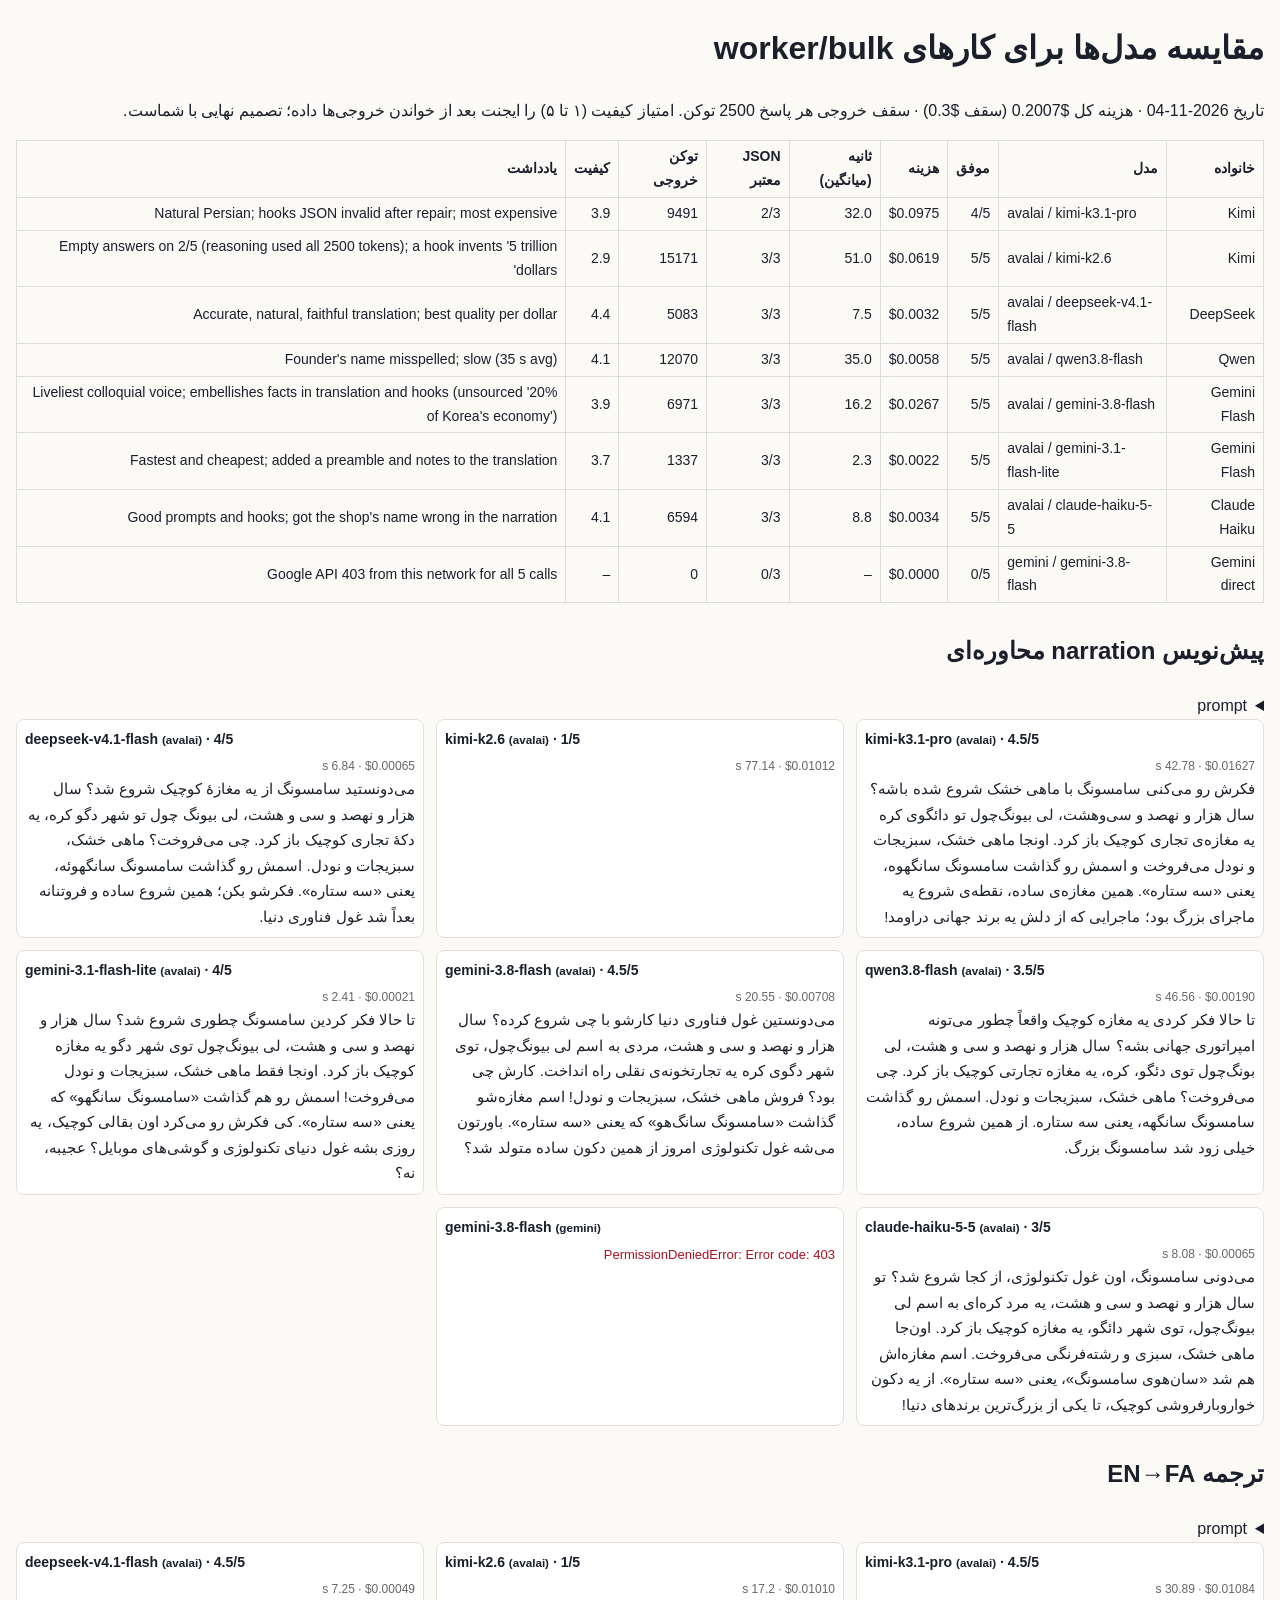
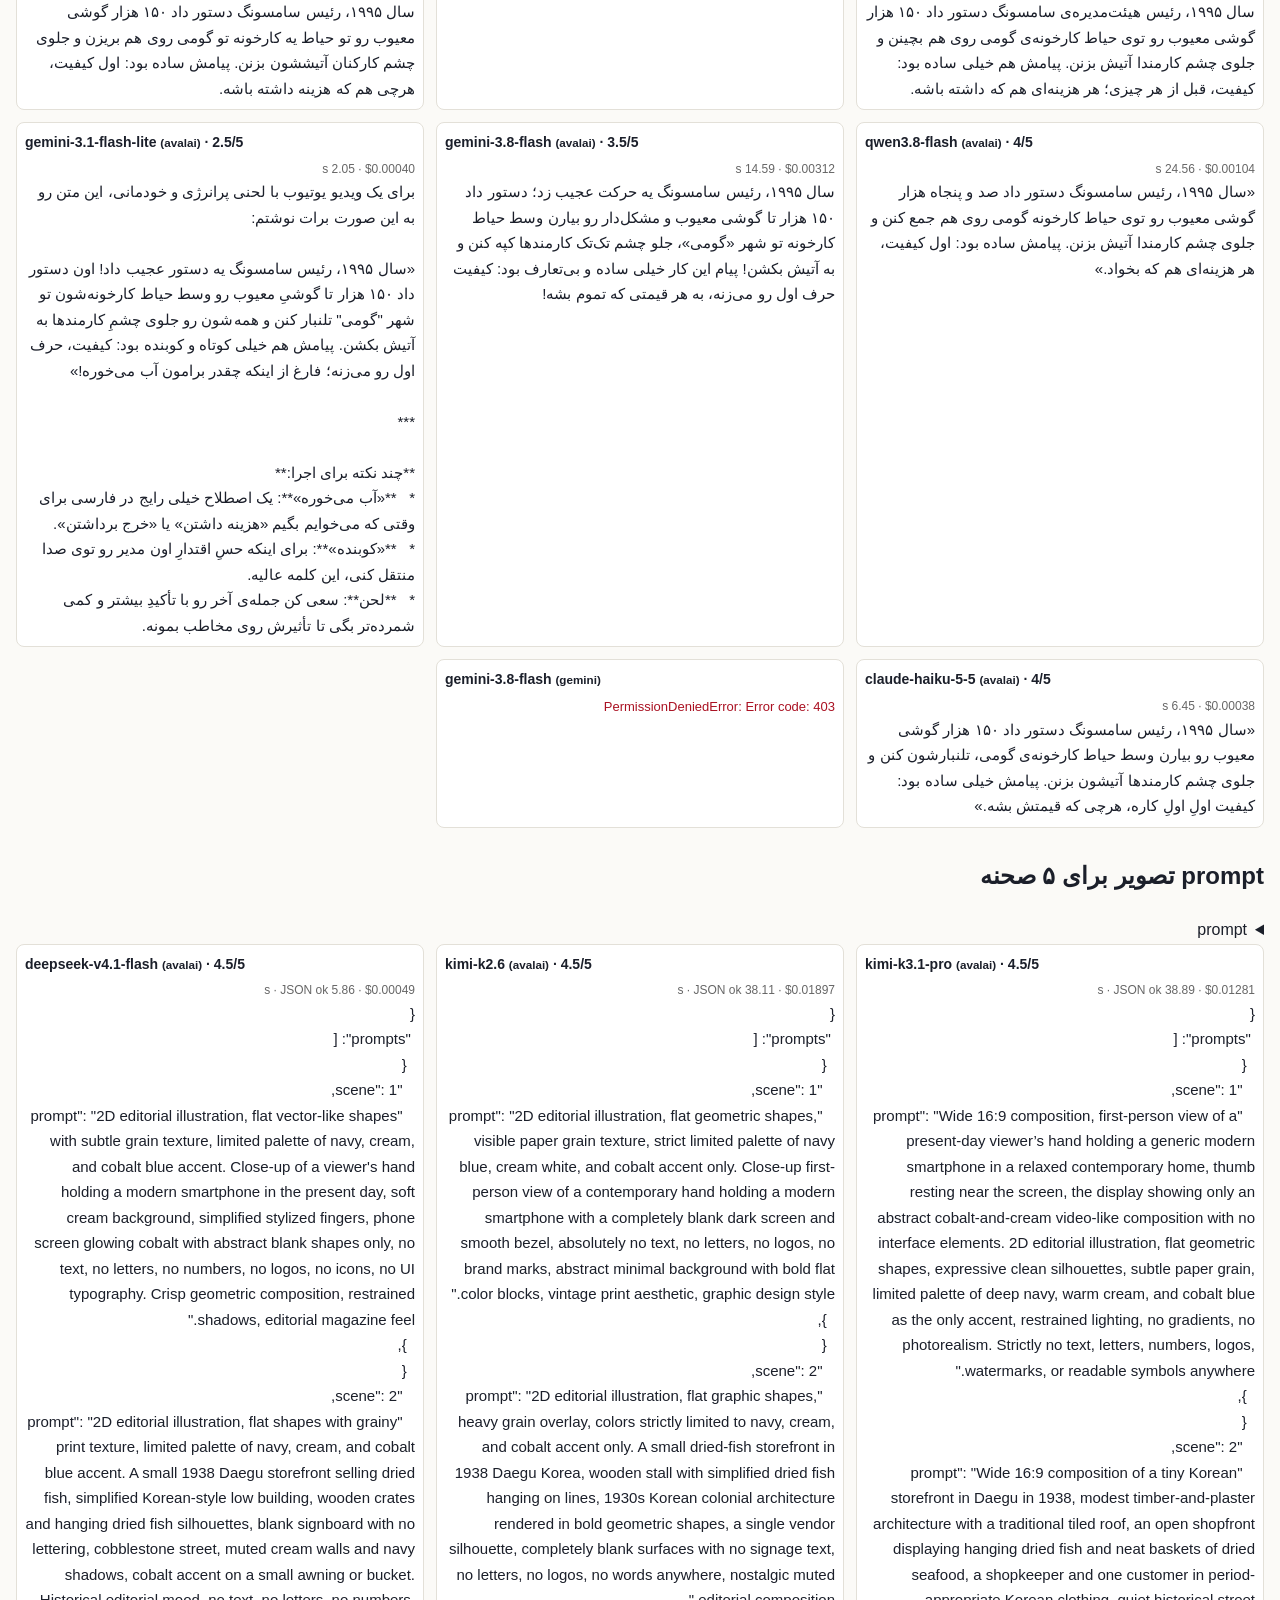
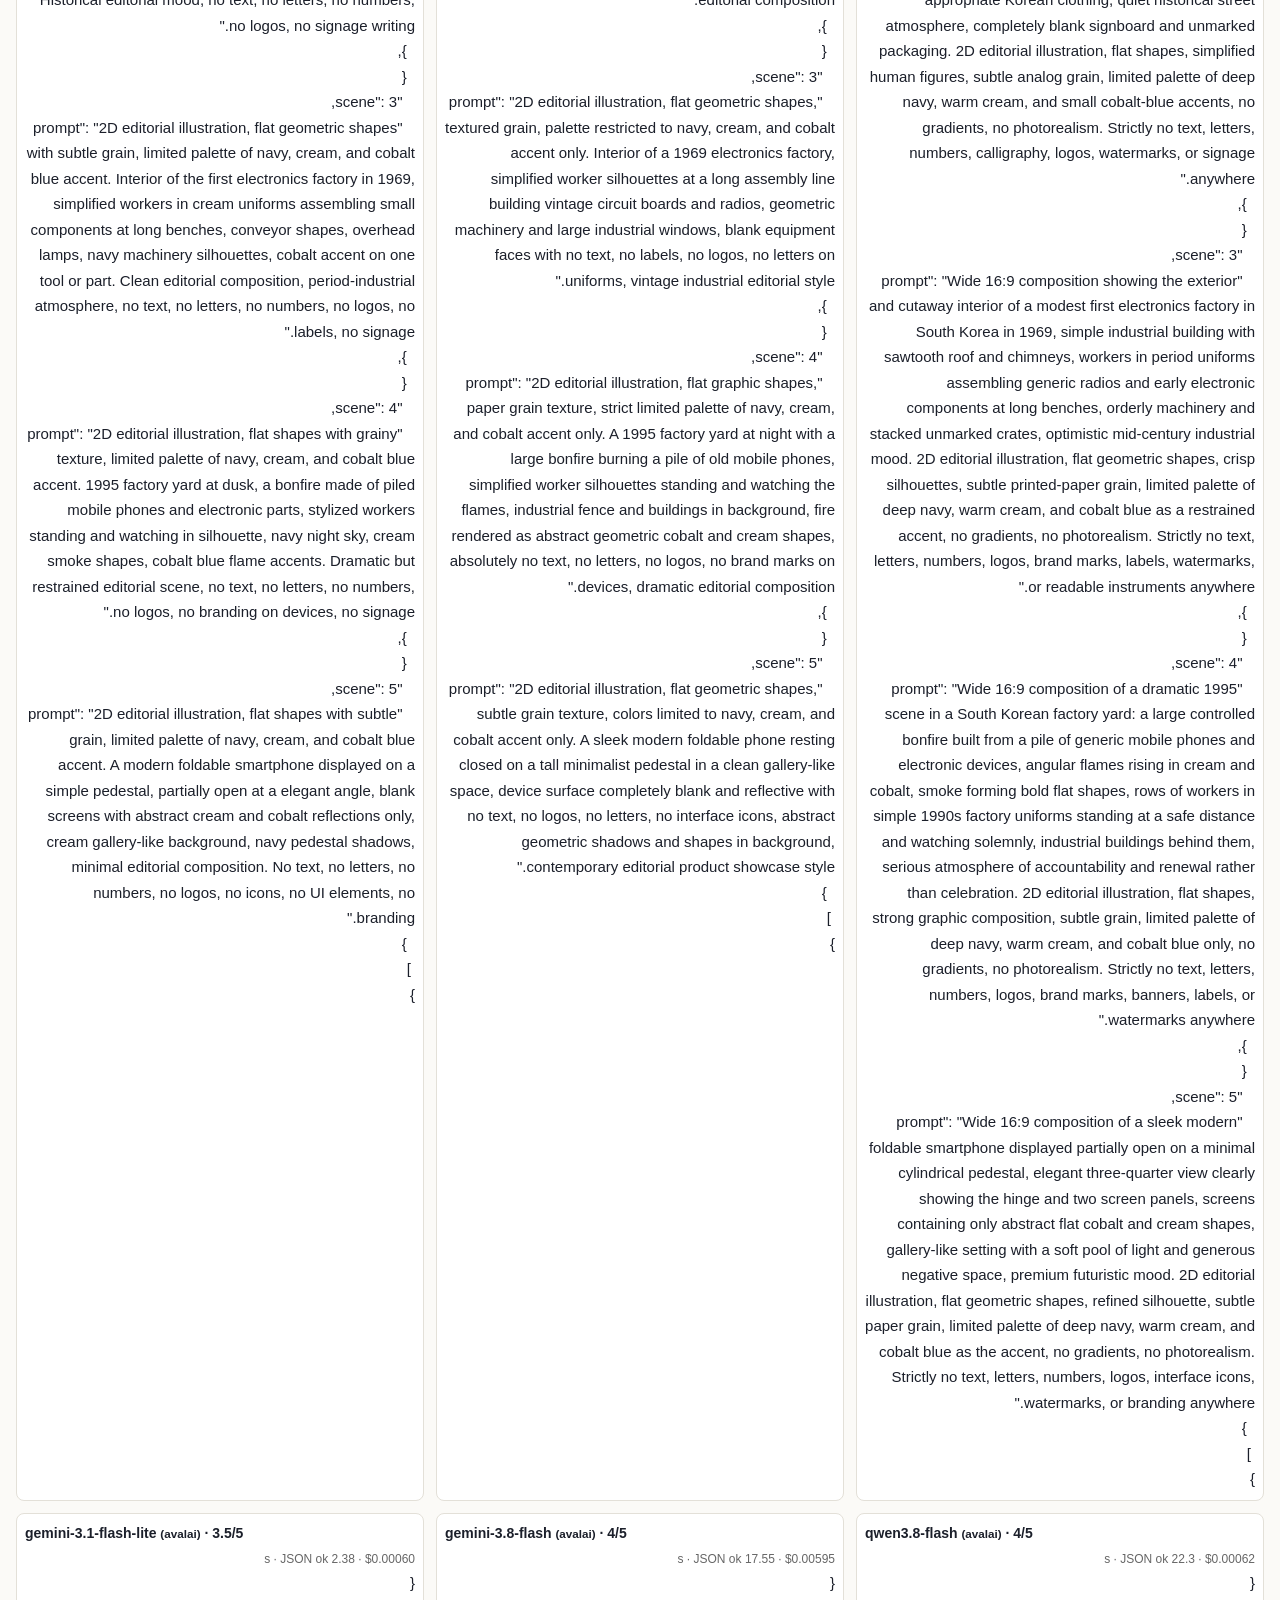
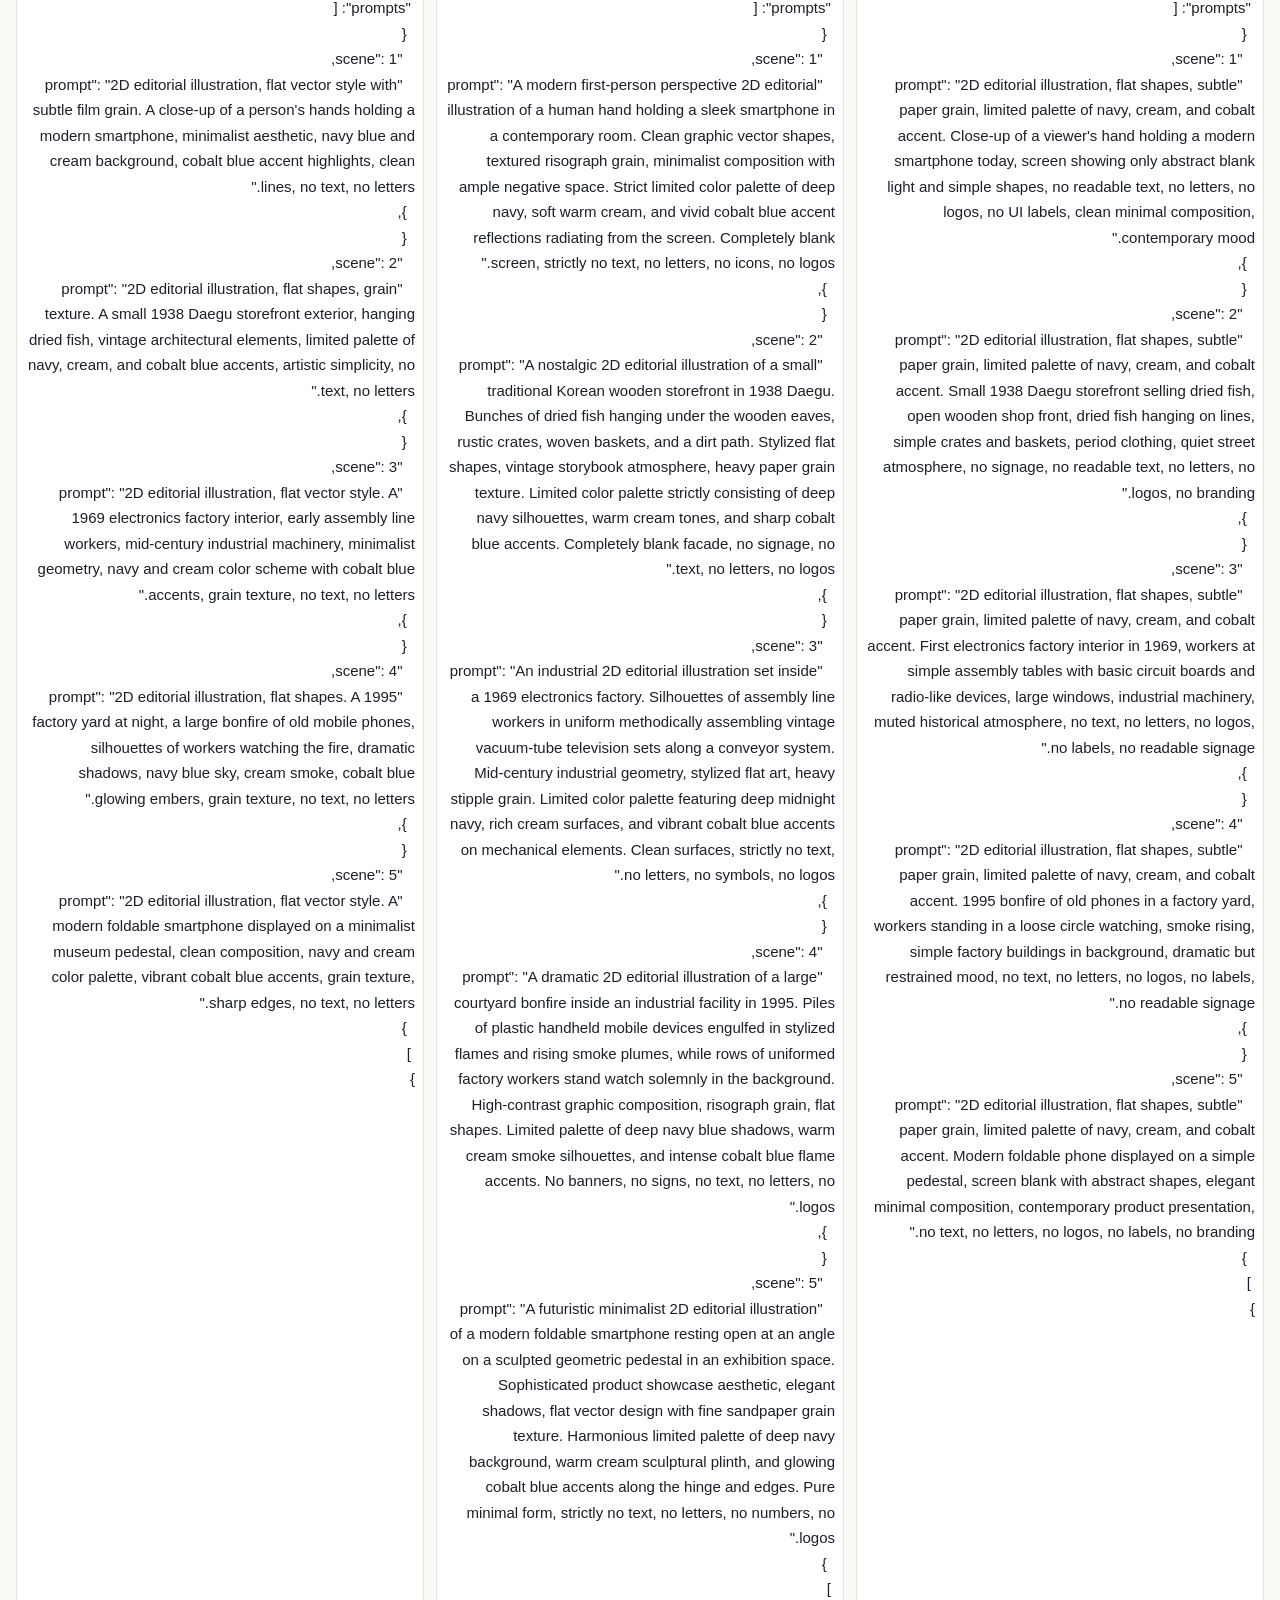
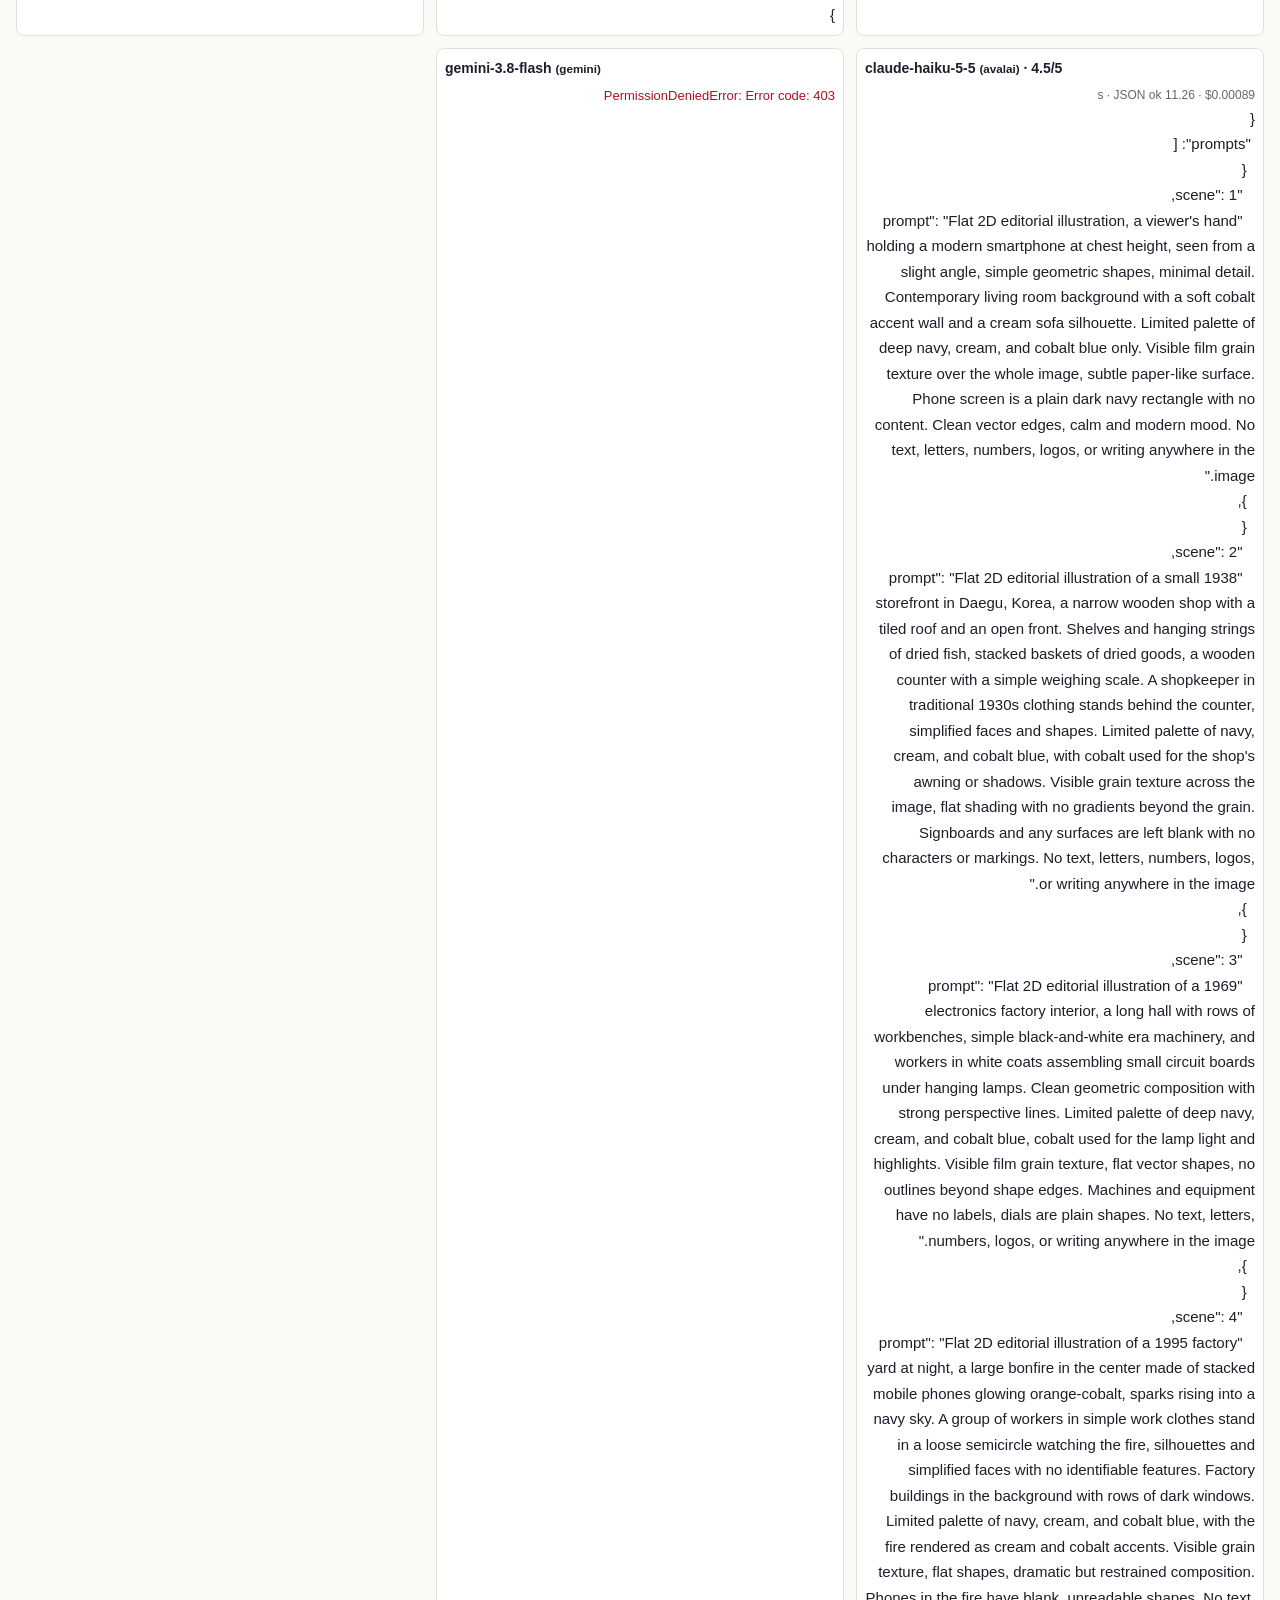
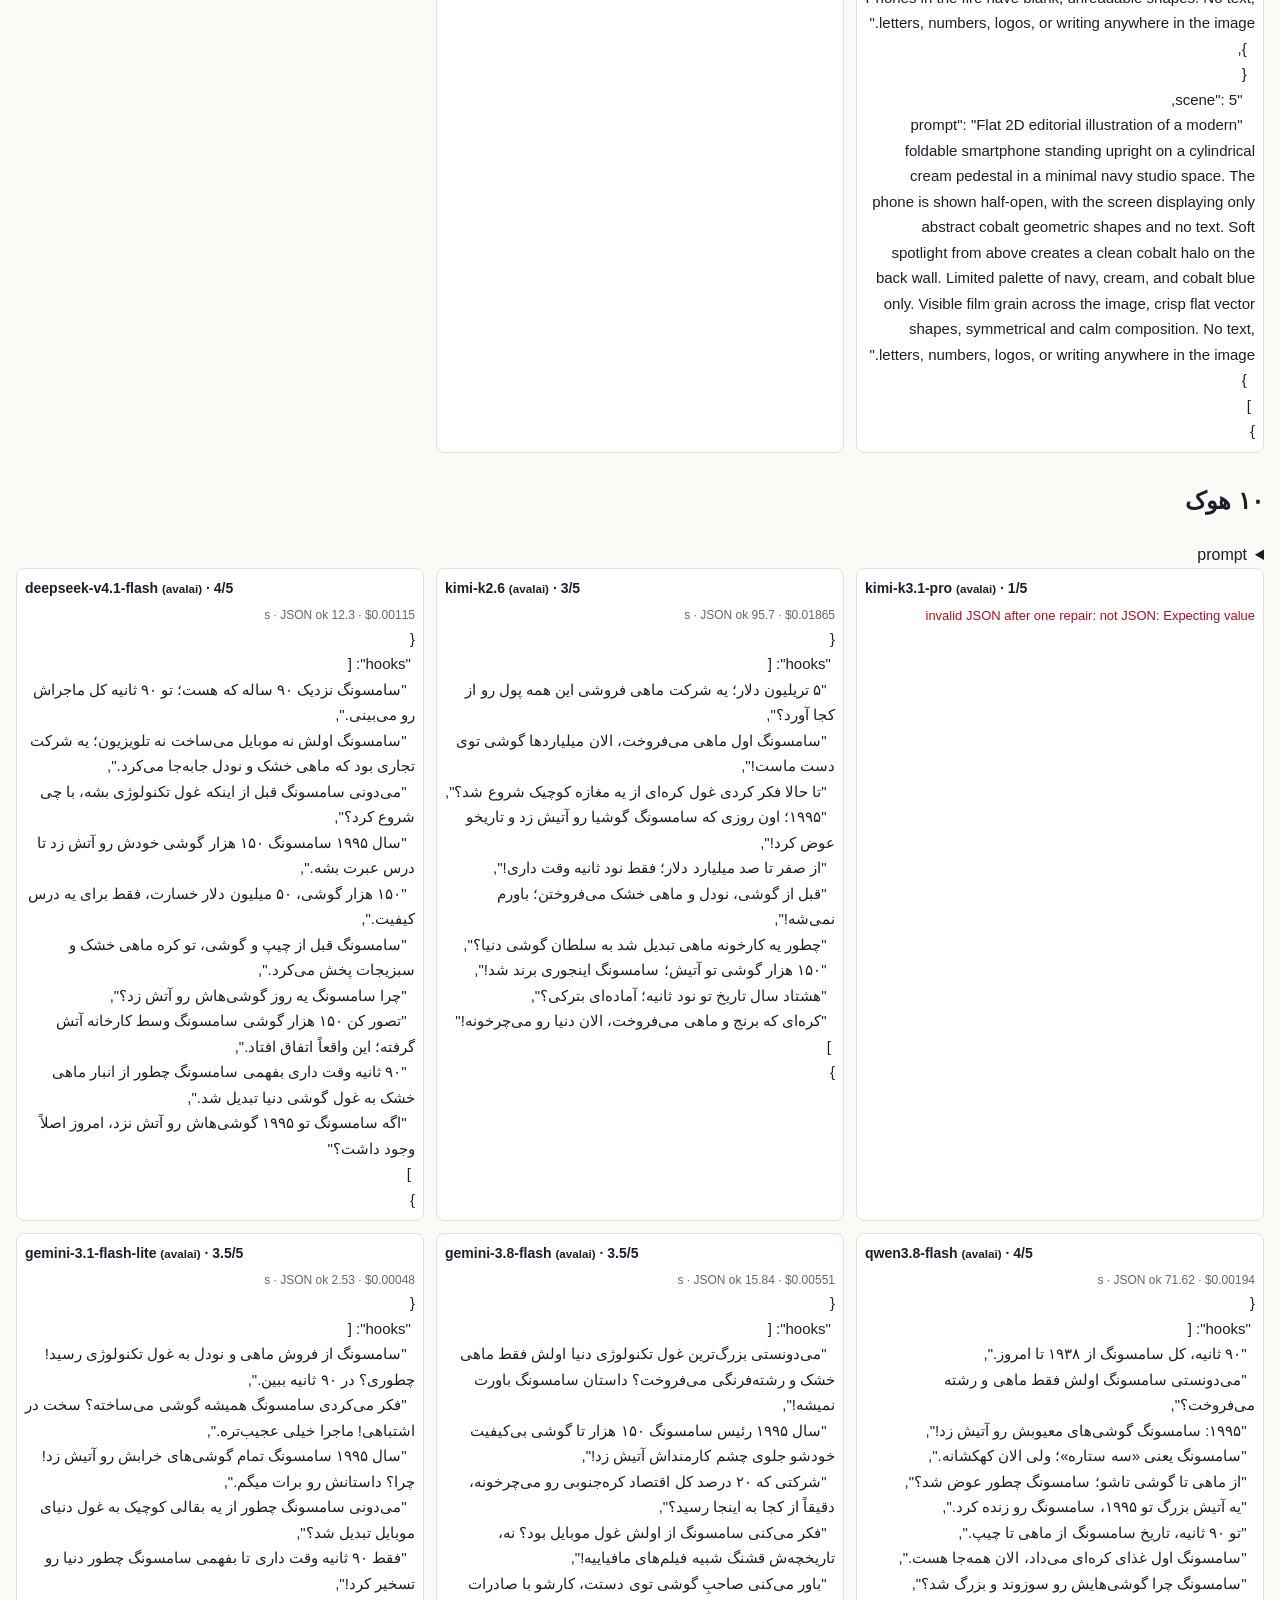
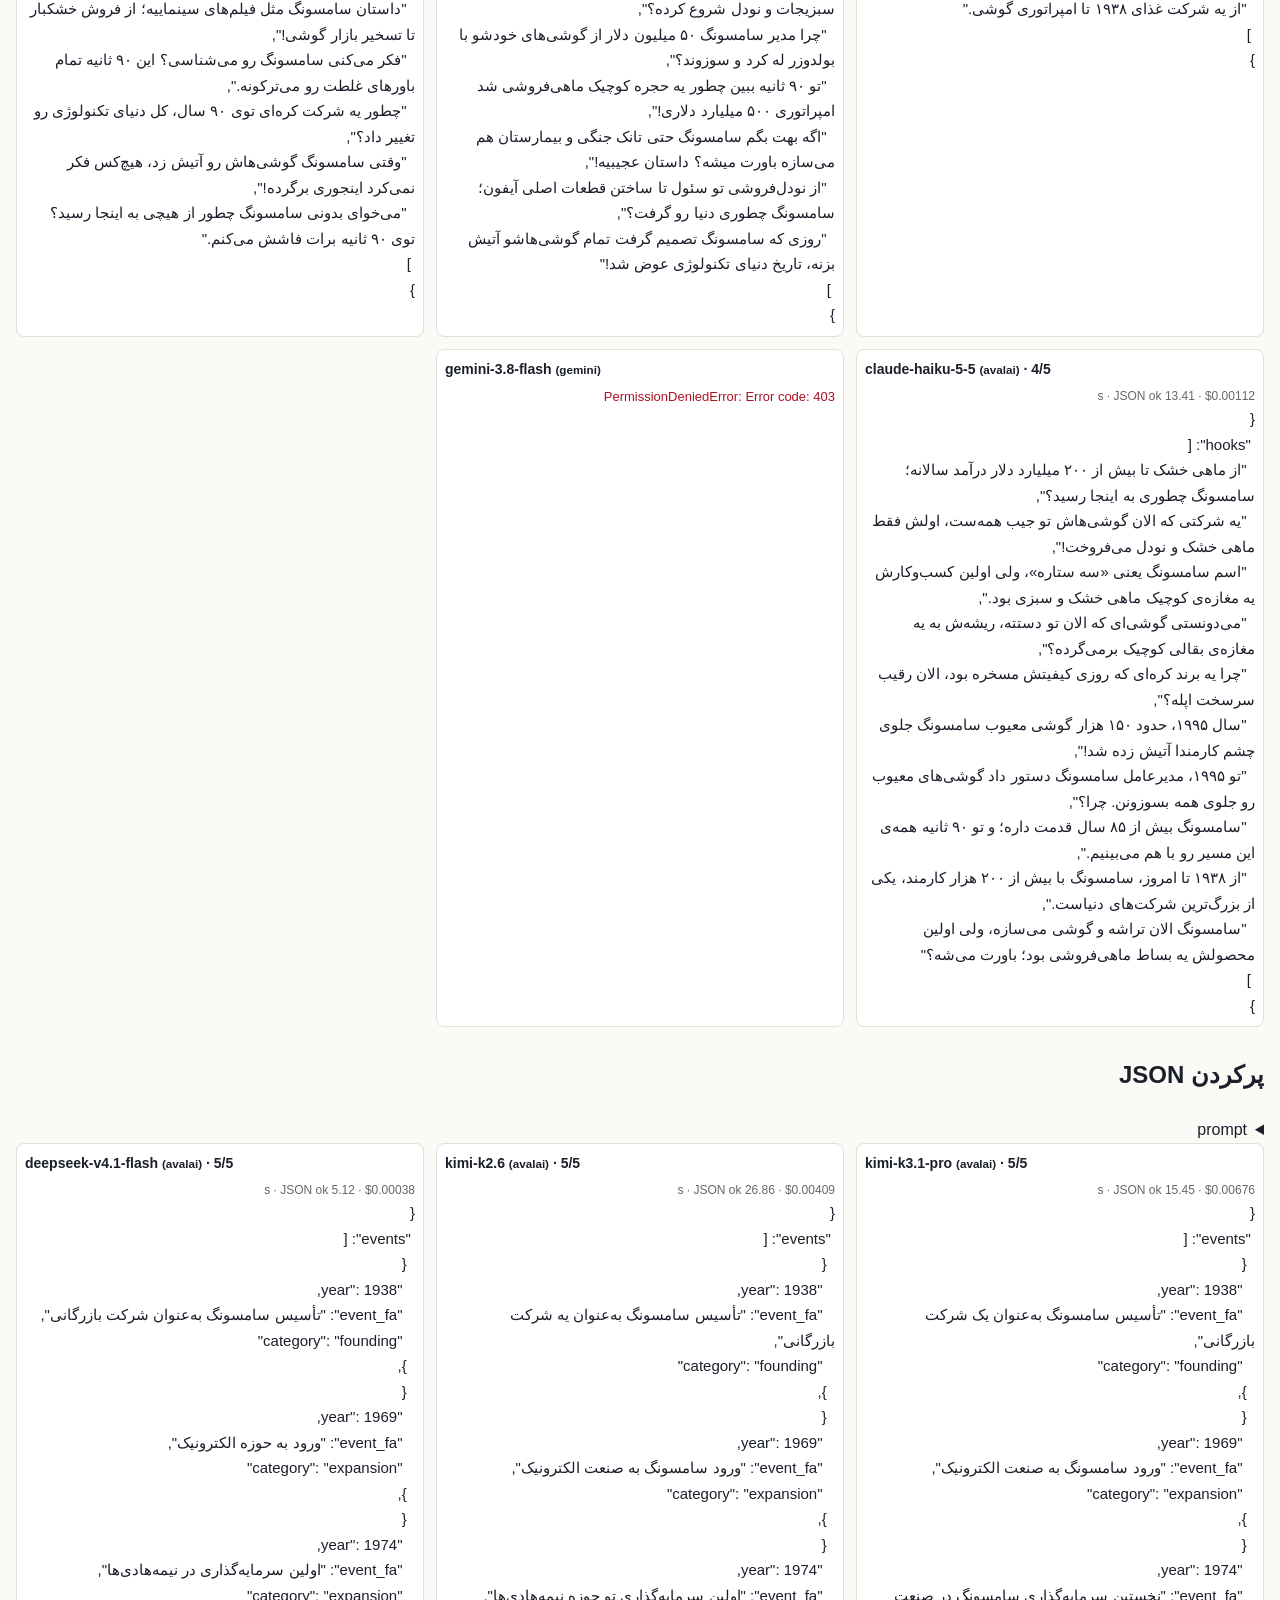
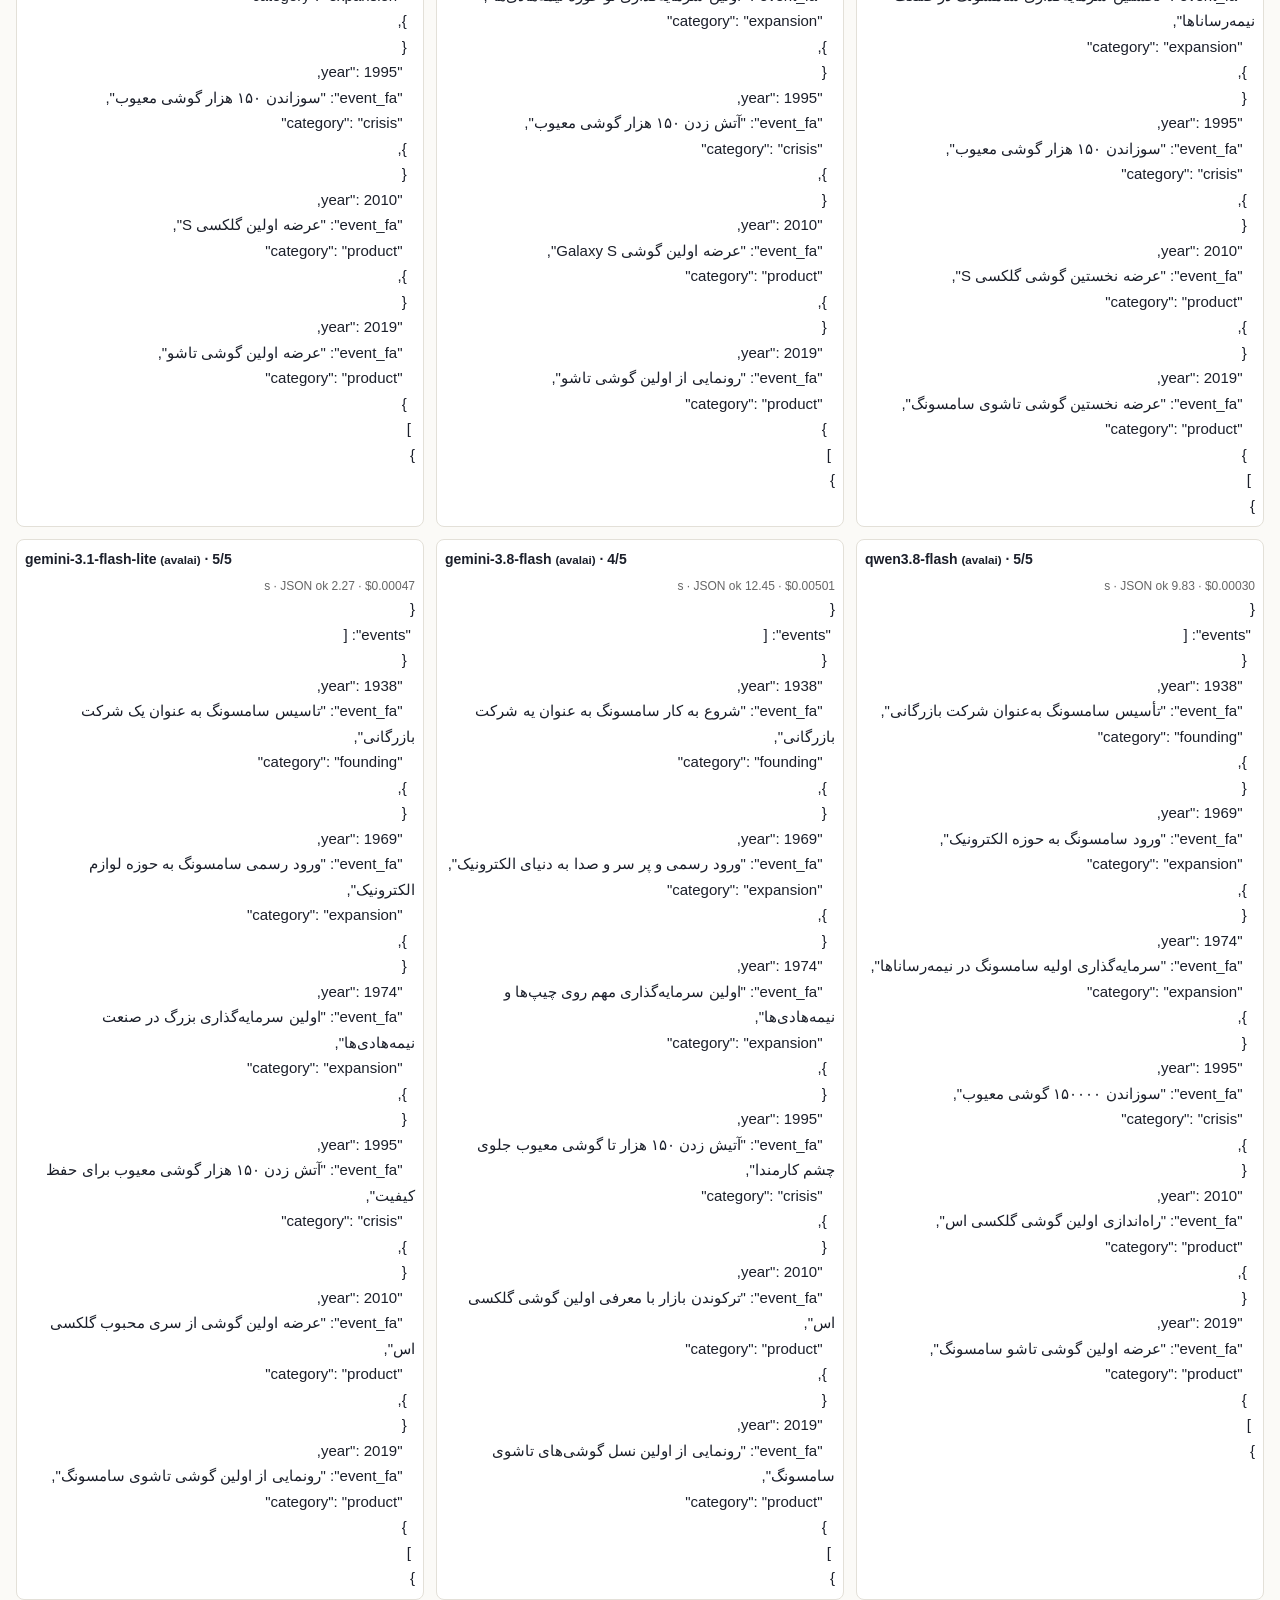
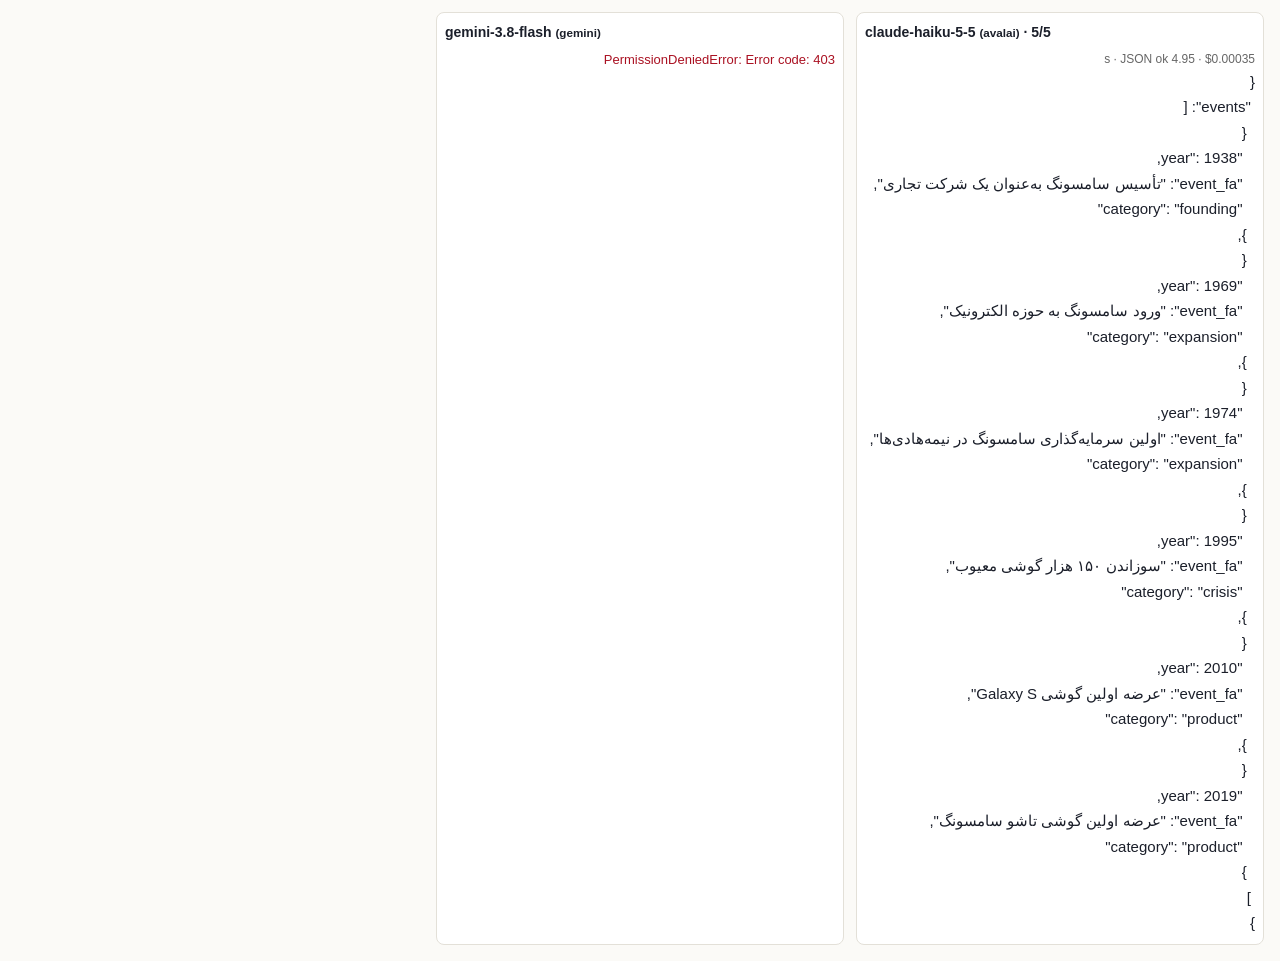
==== docs/fa/llm_bakeoff/report.html @ 35645fc4 "Phase 2: LLM router with OpenAI-compatible profiles, delegation skill, bake-off - openai_compat_llm:" ====
<!doctype html><html lang="fa" dir="rtl"><head><meta charset="utf-8">
<meta name="viewport" content="width=device-width, initial-scale=1"><title>LLM bake-off</title>
<style>
body{font-family:Vazirmatn,Tahoma,sans-serif;margin:16px;background:#fbfaf7;color:#1b1f2a;line-height:1.7}
table{border-collapse:collapse;width:100%;font-size:14px}td,th{border:1px solid #ddd;padding:4px 8px;text-align:start}
.grid{display:grid;grid-template-columns:repeat(auto-fill,minmax(320px,1fr));gap:12px}
.card{background:#fff;border:1px solid #e3e0d8;border-radius:8px;padding:8px}
.card h4{margin:0 0 4px;font-size:14px}pre{white-space:pre-wrap;font-family:inherit;margin:0;font-size:15px}
.meta{color:#666;font-size:12px}.err{color:#a12;font-size:13px}section{margin-top:28px}
</style></head><body>
<h1>مقایسه مدل‌ها برای کارهای worker/bulk</h1>
<p>تاریخ 2026-11-04 · هزینه کل $0.2007 (سقف $0.3) · سقف خروجی هر پاسخ 2500 توکن.
امتیاز کیفیت (۱ تا ۵) را ایجنت بعد از خواندن خروجی‌ها داده؛ تصمیم نهایی با شماست.</p>
<table><tr><th>خانواده</th><th>مدل</th><th>موفق</th><th>هزینه</th><th>ثانیه (میانگین)</th><th>JSON معتبر</th><th>توکن خروجی</th><th>کیفیت</th><th>یادداشت</th></tr><tr><td>Kimi</td><td dir='ltr'>avalai / kimi-k3.1-pro</td><td>4/5</td><td>$0.0975</td><td>32.0</td><td>2/3</td><td>9491</td><td>3.9</td><td>Natural Persian; hooks JSON invalid after repair; most expensive</td></tr><tr><td>Kimi</td><td dir='ltr'>avalai / kimi-k2.6</td><td>5/5</td><td>$0.0619</td><td>51.0</td><td>3/3</td><td>15171</td><td>2.9</td><td>Empty answers on 2/5 (reasoning used all 2500 tokens); a hook invents &#x27;5 trillion dollars&#x27;</td></tr><tr><td>DeepSeek</td><td dir='ltr'>avalai / deepseek-v4.1-flash</td><td>5/5</td><td>$0.0032</td><td>7.5</td><td>3/3</td><td>5083</td><td>4.4</td><td>Accurate, natural, faithful translation; best quality per dollar</td></tr><tr><td>Qwen</td><td dir='ltr'>avalai / qwen3.8-flash</td><td>5/5</td><td>$0.0058</td><td>35.0</td><td>3/3</td><td>12070</td><td>4.1</td><td>Founder&#x27;s name misspelled; slow (35 s avg)</td></tr><tr><td>Gemini Flash</td><td dir='ltr'>avalai / gemini-3.8-flash</td><td>5/5</td><td>$0.0267</td><td>16.2</td><td>3/3</td><td>6971</td><td>3.9</td><td>Liveliest colloquial voice; embellishes facts in translation and hooks (unsourced &#x27;20% of Korea&#x27;s economy&#x27;)</td></tr><tr><td>Gemini Flash</td><td dir='ltr'>avalai / gemini-3.1-flash-lite</td><td>5/5</td><td>$0.0022</td><td>2.3</td><td>3/3</td><td>1337</td><td>3.7</td><td>Fastest and cheapest; added a preamble and notes to the translation</td></tr><tr><td>Claude Haiku</td><td dir='ltr'>avalai / claude-haiku-5-5</td><td>5/5</td><td>$0.0034</td><td>8.8</td><td>3/3</td><td>6594</td><td>4.1</td><td>Good prompts and hooks; got the shop&#x27;s name wrong in the narration</td></tr><tr><td>Gemini direct</td><td dir='ltr'>gemini / gemini-3.8-flash</td><td>0/5</td><td>$0.0000</td><td>–</td><td>0/3</td><td>0</td><td>–</td><td>Google API 403 from this network for all 5 calls</td></tr></table>
<section><h2>پیش‌نویس narration محاوره‌ای</h2><details><summary>prompt</summary><pre dir='ltr'>Write a 20-second Persian narration (about 55-65 words) in colloquial spoken Tehran Persian for a fast history video. Topic: in 1938 Lee Byung-chul opened a small trading shop in Daegu, Korea, selling dried fish, vegetables and noodles; it was called Samsung Sanghoe, &#x27;three stars&#x27;. Open with a question to the viewer. Write numbers as words the narrator will say. Output only the narration.</pre></details><div class='grid'><div class='card'><h4 dir='ltr'>kimi-k3.1-pro <small>(avalai)</small> · 4.5/5</h4><div class='meta'>$0.01627 · 42.78 s</div><pre>فکرش رو می‌کنی سامسونگ با ماهی خشک شروع شده باشه؟ سال هزار و نهصد و سی‌وهشت، لی بیونگ‌چول تو دائگوی کره یه مغازه‌ی تجاری کوچیک باز کرد. اونجا ماهی خشک، سبزیجات و نودل می‌فروخت و اسمش رو گذاشت سامسونگ سانگهوه، یعنی «سه ستاره». همین مغازه‌ی ساده، نقطه‌ی شروع یه ماجرای بزرگ بود؛ ماجرایی که از دلش یه برند جهانی دراومد!</pre></div><div class='card'><h4 dir='ltr'>kimi-k2.6 <small>(avalai)</small> · 1/5</h4><div class='meta'>$0.01012 · 77.14 s</div><pre></pre></div><div class='card'><h4 dir='ltr'>deepseek-v4.1-flash <small>(avalai)</small> · 4/5</h4><div class='meta'>$0.00065 · 6.84 s</div><pre>می‌دونستید سامسونگ از یه مغازهٔ کوچیک شروع شد؟ سال هزار و نهصد و سی و هشت، لی بیونگ چول تو شهر دگو کره، یه دکهٔ تجاری کوچیک باز کرد. چی می‌فروخت؟ ماهی خشک، سبزیجات و نودل. اسمش رو گذاشت سامسونگ سانگهوئه، یعنی «سه ستاره». فکرشو بکن؛ همین شروع ساده و فروتنانه بعداً شد غول فناوری دنیا.</pre></div><div class='card'><h4 dir='ltr'>qwen3.8-flash <small>(avalai)</small> · 3.5/5</h4><div class='meta'>$0.00190 · 46.56 s</div><pre>تا حالا فکر کردی یه مغازه کوچیک واقعاً چطور می‌تونه امپراتوری جهانی بشه؟ سال هزار و نهصد و سی و هشت، لی بونگ‌چول توی دئگو، کره، یه مغازه تجارتی کوچیک باز کرد. چی می‌فروخت؟ ماهی خشک، سبزیجات و نودل. اسمش رو گذاشت سامسونگ سانگهه، یعنی سه ستاره. از همین شروع ساده، خیلی زود شد سامسونگ بزرگ.</pre></div><div class='card'><h4 dir='ltr'>gemini-3.8-flash <small>(avalai)</small> · 4.5/5</h4><div class='meta'>$0.00708 · 20.55 s</div><pre>می‌دونستین غول فناوری دنیا کارشو با چی شروع کرده؟ سال هزار و نهصد و سی و هشت، مردی به اسم لی بیونگ‌چول، توی شهر دگوی کره یه تجارتخونه‌ی نقلی راه انداخت. کارش چی بود؟ فروش ماهی خشک، سبزیجات و نودل! اسم مغازه‌شو گذاشت «سامسونگ سانگ‌هو» که یعنی «سه ستاره». باورتون می‌شه غول تکنولوژی امروز از همین دکون ساده متولد شد؟</pre></div><div class='card'><h4 dir='ltr'>gemini-3.1-flash-lite <small>(avalai)</small> · 4/5</h4><div class='meta'>$0.00021 · 2.41 s</div><pre>تا حالا فکر کردین سامسونگ چطوری شروع شد؟ سال هزار و نهصد و سی و هشت، لی بیونگ‌چول توی شهر دگو یه مغازه کوچیک باز کرد. اونجا فقط ماهی خشک، سبزیجات و نودل می‌فروخت! اسمش رو هم گذاشت «سامسونگ سانگهو» که یعنی «سه ستاره». کی فکرش رو می‌کرد اون بقالی کوچیک، یه روزی بشه غول دنیای تکنولوژی و گوشی‌های موبایل؟ عجیبه، نه؟</pre></div><div class='card'><h4 dir='ltr'>claude-haiku-5-5 <small>(avalai)</small> · 3/5</h4><div class='meta'>$0.00065 · 8.08 s</div><pre>می‌دونی سامسونگ، اون غول تکنولوژی، از کجا شروع شد؟ تو سال هزار و نهصد و سی و هشت، یه مرد کره‌ای به اسم لی بیونگ‌چول، توی شهر دائگو، یه مغازه کوچیک باز کرد. اون‌جا ماهی خشک، سبزی و رشته‌فرنگی می‌فروخت. اسم مغازه‌اش هم شد «سان‌هوی سامسونگ»، یعنی «سه ستاره». از یه دکون خواروبارفروشی کوچیک، تا یکی از بزرگ‌ترین برندهای دنیا!</pre></div><div class='card'><h4 dir='ltr'>gemini-3.8-flash <small>(gemini)</small></h4><div class='err'>PermissionDeniedError: Error code: 403</div></div></div></section><section><h2>ترجمه EN→FA</h2><details><summary>prompt</summary><pre dir='ltr'>Translate into natural colloquial Persian for a voice-over (not word for word; keep facts exact):

&quot;In 1995, Samsung&#x27;s chairman ordered 150,000 faulty phones to be piled up in a factory yard in Gumi and set on fire in front of the employees. The message was simple: quality first, whatever it costs.&quot;</pre></details><div class='grid'><div class='card'><h4 dir='ltr'>kimi-k3.1-pro <small>(avalai)</small> · 4.5/5</h4><div class='meta'>$0.01084 · 30.89 s</div><pre>سال ۱۹۹۵، رئیس هیئت‌مدیره‌ی سامسونگ دستور داد ۱۵۰ هزار گوشی معیوب رو توی حیاط کارخونه‌ی گومی روی هم بچینن و جلوی چشم کارمندا آتیش بزنن. پیامش هم خیلی ساده بود: کیفیت، قبل از هر چیزی؛ هر هزینه‌ای هم که داشته باشه.</pre></div><div class='card'><h4 dir='ltr'>kimi-k2.6 <small>(avalai)</small> · 1/5</h4><div class='meta'>$0.01010 · 17.2 s</div><pre></pre></div><div class='card'><h4 dir='ltr'>deepseek-v4.1-flash <small>(avalai)</small> · 4.5/5</h4><div class='meta'>$0.00049 · 7.25 s</div><pre>سال ۱۹۹۵، رئیس سامسونگ دستور داد ۱۵۰ هزار گوشی معیوب رو تو حیاط یه کارخونه تو گومی روی هم بریزن و جلوی چشم کارکنان آتیششون بزنن. پیامش ساده بود: اول کیفیت، هرچی هم که هزینه داشته باشه.</pre></div><div class='card'><h4 dir='ltr'>qwen3.8-flash <small>(avalai)</small> · 4/5</h4><div class='meta'>$0.00104 · 24.56 s</div><pre>«سال ۱۹۹۵، رئیس سامسونگ دستور داد صد و پنجاه هزار گوشی معیوب رو توی حیاط کارخونه گومی روی هم جمع کنن و جلوی چشم کارمندا آتیش بزنن. پیامش ساده بود: اول کیفیت، هر هزینه‌ای هم که بخواد.»</pre></div><div class='card'><h4 dir='ltr'>gemini-3.8-flash <small>(avalai)</small> · 3.5/5</h4><div class='meta'>$0.00312 · 14.59 s</div><pre>سال ۱۹۹۵، رئیس سامسونگ یه حرکت عجیب زد؛ دستور داد ۱۵۰ هزار تا گوشی معیوب و مشکل‌دار رو بیارن وسط حیاط کارخونه تو شهر «گومی»، جلو چشم تک‌تک کارمندها کپه کنن و به آتیش بکشن! پیام این کار خیلی ساده و بی‌تعارف بود: کیفیت حرف اول رو می‌زنه، به هر قیمتی که تموم بشه!</pre></div><div class='card'><h4 dir='ltr'>gemini-3.1-flash-lite <small>(avalai)</small> · 2.5/5</h4><div class='meta'>$0.00040 · 2.05 s</div><pre>برای یک ویدیو یوتیوب با لحنی پرانرژی و خودمانی، این متن رو به این صورت برات نوشتم:

«سال ۱۹۹۵، رئیس سامسونگ یه دستور عجیب داد! اون دستور داد ۱۵۰ هزار تا گوشیِ معیوب رو وسط حیاط کارخونه‌شون تو شهر &quot;گومی&quot; تلنبار کنن و همه‌شون رو جلوی چشمِ کارمندها به آتیش بکشن. پیامش هم خیلی کوتاه و کوبنده بود: کیفیت، حرف اول رو می‌زنه؛ فارغ از اینکه چقدر برامون آب می‌خوره!»

***

**چند نکته برای اجرا:**
*   **«آب می‌خوره»**: یک اصطلاح خیلی رایج در فارسی برای وقتی که می‌خوایم بگیم «هزینه داشتن» یا «خرج برداشتن».
*   **«کوبنده»**: برای اینکه حسِ اقتدارِ اون مدیر رو توی صدا منتقل کنی، این کلمه عالیه.
*   **لحن**: سعی کن جمله‌ی آخر رو با تأکیدِ بیشتر و کمی شمرده‌تر بگی تا تأثیرش روی مخاطب بمونه.</pre></div><div class='card'><h4 dir='ltr'>claude-haiku-5-5 <small>(avalai)</small> · 4/5</h4><div class='meta'>$0.00038 · 6.45 s</div><pre>«سال ۱۹۹۵، رئیس سامسونگ دستور داد ۱۵۰ هزار گوشی معیوب رو بیارن وسط حیاط کارخونه‌ی گومی، تلنبارشون کنن و جلوی چشم کارمندها آتیشون بزنن. پیامش خیلی ساده بود: کیفیت اولِ اولِ کاره، هرچی که قیمتش بشه.»</pre></div><div class='card'><h4 dir='ltr'>gemini-3.8-flash <small>(gemini)</small></h4><div class='err'>PermissionDeniedError: Error code: 403</div></div></div></section><section><h2>prompt تصویر برای ۵ صحنه</h2><details><summary>prompt</summary><pre dir='ltr'>Write English image-generation prompts for 5 scenes of a 2D editorial illustration video (flat shapes, grain, limited palette: navy, cream, cobalt accent). No text, letters or logos may appear in any image. Scenes: 1) a phone in a viewer&#x27;s hand, today; 2) a small 1938 Daegu storefront selling dried fish; 3) 1969 first electronics factory; 4) 1995 bonfire of phones in a factory yard, workers watching; 5) a modern foldable phone on a pedestal. Return JSON: {&quot;prompts&quot;: [{&quot;scene&quot;: 1, &quot;prompt&quot;: &quot;...&quot;}, ...]}</pre></details><div class='grid'><div class='card'><h4 dir='ltr'>kimi-k3.1-pro <small>(avalai)</small> · 4.5/5</h4><div class='meta'>$0.01281 · 38.89 s · JSON ok</div><pre>{
 &quot;prompts&quot;: [
  {
   &quot;scene&quot;: 1,
   &quot;prompt&quot;: &quot;Wide 16:9 composition, first-person view of a present-day viewer’s hand holding a generic modern smartphone in a relaxed contemporary home, thumb resting near the screen, the display showing only an abstract cobalt-and-cream video-like composition with no interface elements. 2D editorial illustration, flat geometric shapes, expressive clean silhouettes, subtle paper grain, limited palette of deep navy, warm cream, and cobalt blue as the only accent, restrained lighting, no gradients, no photorealism. Strictly no text, letters, numbers, logos, watermarks, or readable symbols anywhere.&quot;
  },
  {
   &quot;scene&quot;: 2,
   &quot;prompt&quot;: &quot;Wide 16:9 composition of a tiny Korean storefront in Daegu in 1938, modest timber-and-plaster architecture with a traditional tiled roof, an open shopfront displaying hanging dried fish and neat baskets of dried seafood, a shopkeeper and one customer in period-appropriate Korean clothing, quiet historical street atmosphere, completely blank signboard and unmarked packaging. 2D editorial illustration, flat shapes, simplified human figures, subtle analog grain, limited palette of deep navy, warm cream, and small cobalt-blue accents, no gradients, no photorealism. Strictly no text, letters, numbers, calligraphy, logos, watermarks, or signage anywhere.&quot;
  },
  {
   &quot;scene&quot;: 3,
   &quot;prompt&quot;: &quot;Wide 16:9 composition showing the exterior and cutaway interior of a modest first electronics factory in South Korea in 1969, simple industrial building with sawtooth roof and chimneys, workers in period uniforms assembling generic radios and early electronic components at long benches, orderly machinery and stacked unmarked crates, optimistic mid-century industrial mood. 2D editorial illustration, flat geometric shapes, crisp silhouettes, subtle printed-paper grain, limited palette of deep navy, warm cream, and cobalt blue as a restrained accent, no gradients, no photorealism. Strictly no text, letters, numbers, logos, brand marks, labels, watermarks, or readable instruments anywhere.&quot;
  },
  {
   &quot;scene&quot;: 4,
   &quot;prompt&quot;: &quot;Wide 16:9 composition of a dramatic 1995 scene in a South Korean factory yard: a large controlled bonfire built from a pile of generic mobile phones and electronic devices, angular flames rising in cream and cobalt, smoke forming bold flat shapes, rows of workers in simple 1990s factory uniforms standing at a safe distance and watching solemnly, industrial buildings behind them, serious atmosphere of accountability and renewal rather than celebration. 2D editorial illustration, flat shapes, strong graphic composition, subtle grain, limited palette of deep navy, warm cream, and cobalt blue only, no gradients, no photorealism. Strictly no text, letters, numbers, logos, brand marks, banners, labels, or watermarks anywhere.&quot;
  },
  {
   &quot;scene&quot;: 5,
   &quot;prompt&quot;: &quot;Wide 16:9 composition of a sleek modern foldable smartphone displayed partially open on a minimal cylindrical pedestal, elegant three-quarter view clearly showing the hinge and two screen panels, screens containing only abstract flat cobalt and cream shapes, gallery-like setting with a soft pool of light and generous negative space, premium futuristic mood. 2D editorial illustration, flat geometric shapes, refined silhouette, subtle paper grain, limited palette of deep navy, warm cream, and cobalt blue as the accent, no gradients, no photorealism. Strictly no text, letters, numbers, logos, interface icons, watermarks, or branding anywhere.&quot;
  }
 ]
}</pre></div><div class='card'><h4 dir='ltr'>kimi-k2.6 <small>(avalai)</small> · 4.5/5</h4><div class='meta'>$0.01897 · 38.11 s · JSON ok</div><pre>{
 &quot;prompts&quot;: [
  {
   &quot;scene&quot;: 1,
   &quot;prompt&quot;: &quot;2D editorial illustration, flat geometric shapes, visible paper grain texture, strict limited palette of navy blue, cream white, and cobalt accent only. Close-up first-person view of a contemporary hand holding a modern smartphone with a completely blank dark screen and smooth bezel, absolutely no text, no letters, no logos, no brand marks, abstract minimal background with bold flat color blocks, vintage print aesthetic, graphic design style.&quot;
  },
  {
   &quot;scene&quot;: 2,
   &quot;prompt&quot;: &quot;2D editorial illustration, flat graphic shapes, heavy grain overlay, colors strictly limited to navy, cream, and cobalt accent only. A small dried-fish storefront in 1938 Daegu Korea, wooden stall with simplified dried fish hanging on lines, 1930s Korean colonial architecture rendered in bold geometric shapes, a single vendor silhouette, completely blank surfaces with no signage text, no letters, no logos, no words anywhere, nostalgic muted editorial composition.&quot;
  },
  {
   &quot;scene&quot;: 3,
   &quot;prompt&quot;: &quot;2D editorial illustration, flat geometric shapes, textured grain, palette restricted to navy, cream, and cobalt accent only. Interior of a 1969 electronics factory, simplified worker silhouettes at a long assembly line building vintage circuit boards and radios, geometric machinery and large industrial windows, blank equipment faces with no text, no labels, no logos, no letters on uniforms, vintage industrial editorial style.&quot;
  },
  {
   &quot;scene&quot;: 4,
   &quot;prompt&quot;: &quot;2D editorial illustration, flat graphic shapes, paper grain texture, strict limited palette of navy, cream, and cobalt accent only. A 1995 factory yard at night with a large bonfire burning a pile of old mobile phones, simplified worker silhouettes standing and watching the flames, industrial fence and buildings in background, fire rendered as abstract geometric cobalt and cream shapes, absolutely no text, no letters, no logos, no brand marks on devices, dramatic editorial composition.&quot;
  },
  {
   &quot;scene&quot;: 5,
   &quot;prompt&quot;: &quot;2D editorial illustration, flat geometric shapes, subtle grain texture, colors limited to navy, cream, and cobalt accent only. A sleek modern foldable phone resting closed on a tall minimalist pedestal in a clean gallery-like space, device surface completely blank and reflective with no text, no logos, no letters, no interface icons, abstract geometric shadows and shapes in background, contemporary editorial product showcase style.&quot;
  }
 ]
}</pre></div><div class='card'><h4 dir='ltr'>deepseek-v4.1-flash <small>(avalai)</small> · 4.5/5</h4><div class='meta'>$0.00049 · 5.86 s · JSON ok</div><pre>{
 &quot;prompts&quot;: [
  {
   &quot;scene&quot;: 1,
   &quot;prompt&quot;: &quot;2D editorial illustration, flat vector-like shapes with subtle grain texture, limited palette of navy, cream, and cobalt blue accent. Close-up of a viewer&#x27;s hand holding a modern smartphone in the present day, soft cream background, simplified stylized fingers, phone screen glowing cobalt with abstract blank shapes only, no text, no letters, no numbers, no logos, no icons, no UI typography. Crisp geometric composition, restrained shadows, editorial magazine feel.&quot;
  },
  {
   &quot;scene&quot;: 2,
   &quot;prompt&quot;: &quot;2D editorial illustration, flat shapes with grainy print texture, limited palette of navy, cream, and cobalt blue accent. A small 1938 Daegu storefront selling dried fish, simplified Korean-style low building, wooden crates and hanging dried fish silhouettes, blank signboard with no lettering, cobblestone street, muted cream walls and navy shadows, cobalt accent on a small awning or bucket. Historical editorial mood, no text, no letters, no numbers, no logos, no signage writing.&quot;
  },
  {
   &quot;scene&quot;: 3,
   &quot;prompt&quot;: &quot;2D editorial illustration, flat geometric shapes with subtle grain, limited palette of navy, cream, and cobalt blue accent. Interior of the first electronics factory in 1969, simplified workers in cream uniforms assembling small components at long benches, conveyor shapes, overhead lamps, navy machinery silhouettes, cobalt accent on one tool or part. Clean editorial composition, period-industrial atmosphere, no text, no letters, no numbers, no logos, no labels, no signage.&quot;
  },
  {
   &quot;scene&quot;: 4,
   &quot;prompt&quot;: &quot;2D editorial illustration, flat shapes with grainy texture, limited palette of navy, cream, and cobalt blue accent. 1995 factory yard at dusk, a bonfire made of piled mobile phones and electronic parts, stylized workers standing and watching in silhouette, navy night sky, cream smoke shapes, cobalt blue flame accents. Dramatic but restrained editorial scene, no text, no letters, no numbers, no logos, no branding on devices, no signage.&quot;
  },
  {
   &quot;scene&quot;: 5,
   &quot;prompt&quot;: &quot;2D editorial illustration, flat shapes with subtle grain, limited palette of navy, cream, and cobalt blue accent. A modern foldable smartphone displayed on a simple pedestal, partially open at a elegant angle, blank screens with abstract cream and cobalt reflections only, cream gallery-like background, navy pedestal shadows, minimal editorial composition. No text, no letters, no numbers, no logos, no icons, no UI elements, no branding.&quot;
  }
 ]
}</pre></div><div class='card'><h4 dir='ltr'>qwen3.8-flash <small>(avalai)</small> · 4/5</h4><div class='meta'>$0.00062 · 22.3 s · JSON ok</div><pre>{
 &quot;prompts&quot;: [
  {
   &quot;scene&quot;: 1,
   &quot;prompt&quot;: &quot;2D editorial illustration, flat shapes, subtle paper grain, limited palette of navy, cream, and cobalt accent. Close-up of a viewer&#x27;s hand holding a modern smartphone today, screen showing only abstract blank light and simple shapes, no readable text, no letters, no logos, no UI labels, clean minimal composition, contemporary mood.&quot;
  },
  {
   &quot;scene&quot;: 2,
   &quot;prompt&quot;: &quot;2D editorial illustration, flat shapes, subtle paper grain, limited palette of navy, cream, and cobalt accent. Small 1938 Daegu storefront selling dried fish, open wooden shop front, dried fish hanging on lines, simple crates and baskets, period clothing, quiet street atmosphere, no signage, no readable text, no letters, no logos, no branding.&quot;
  },
  {
   &quot;scene&quot;: 3,
   &quot;prompt&quot;: &quot;2D editorial illustration, flat shapes, subtle paper grain, limited palette of navy, cream, and cobalt accent. First electronics factory interior in 1969, workers at simple assembly tables with basic circuit boards and radio-like devices, large windows, industrial machinery, muted historical atmosphere, no text, no letters, no logos, no labels, no readable signage.&quot;
  },
  {
   &quot;scene&quot;: 4,
   &quot;prompt&quot;: &quot;2D editorial illustration, flat shapes, subtle paper grain, limited palette of navy, cream, and cobalt accent. 1995 bonfire of old phones in a factory yard, workers standing in a loose circle watching, smoke rising, simple factory buildings in background, dramatic but restrained mood, no text, no letters, no logos, no labels, no readable signage.&quot;
  },
  {
   &quot;scene&quot;: 5,
   &quot;prompt&quot;: &quot;2D editorial illustration, flat shapes, subtle paper grain, limited palette of navy, cream, and cobalt accent. Modern foldable phone displayed on a simple pedestal, screen blank with abstract shapes, elegant minimal composition, contemporary product presentation, no text, no letters, no logos, no labels, no branding.&quot;
  }
 ]
}</pre></div><div class='card'><h4 dir='ltr'>gemini-3.8-flash <small>(avalai)</small> · 4/5</h4><div class='meta'>$0.00595 · 17.55 s · JSON ok</div><pre>{
 &quot;prompts&quot;: [
  {
   &quot;scene&quot;: 1,
   &quot;prompt&quot;: &quot;A modern first-person perspective 2D editorial illustration of a human hand holding a sleek smartphone in a contemporary room. Clean graphic vector shapes, textured risograph grain, minimalist composition with ample negative space. Strict limited color palette of deep navy, soft warm cream, and vivid cobalt blue accent reflections radiating from the screen. Completely blank screen, strictly no text, no letters, no icons, no logos.&quot;
  },
  {
   &quot;scene&quot;: 2,
   &quot;prompt&quot;: &quot;A nostalgic 2D editorial illustration of a small traditional Korean wooden storefront in 1938 Daegu. Bunches of dried fish hanging under the wooden eaves, rustic crates, woven baskets, and a dirt path. Stylized flat shapes, vintage storybook atmosphere, heavy paper grain texture. Limited color palette strictly consisting of deep navy silhouettes, warm cream tones, and sharp cobalt blue accents. Completely blank facade, no signage, no text, no letters, no logos.&quot;
  },
  {
   &quot;scene&quot;: 3,
   &quot;prompt&quot;: &quot;An industrial 2D editorial illustration set inside a 1969 electronics factory. Silhouettes of assembly line workers in uniform methodically assembling vintage vacuum-tube television sets along a conveyor system. Mid-century industrial geometry, stylized flat art, heavy stipple grain. Limited color palette featuring deep midnight navy, rich cream surfaces, and vibrant cobalt blue accents on mechanical elements. Clean surfaces, strictly no text, no letters, no symbols, no logos.&quot;
  },
  {
   &quot;scene&quot;: 4,
   &quot;prompt&quot;: &quot;A dramatic 2D editorial illustration of a large courtyard bonfire inside an industrial facility in 1995. Piles of plastic handheld mobile devices engulfed in stylized flames and rising smoke plumes, while rows of uniformed factory workers stand watch solemnly in the background. High-contrast graphic composition, risograph grain, flat shapes. Limited palette of deep navy blue shadows, warm cream smoke silhouettes, and intense cobalt blue flame accents. No banners, no signs, no text, no letters, no logos.&quot;
  },
  {
   &quot;scene&quot;: 5,
   &quot;prompt&quot;: &quot;A futuristic minimalist 2D editorial illustration of a modern foldable smartphone resting open at an angle on a sculpted geometric pedestal in an exhibition space. Sophisticated product showcase aesthetic, elegant shadows, flat vector design with fine sandpaper grain texture. Harmonious limited palette of deep navy background, warm cream sculptural plinth, and glowing cobalt blue accents along the hinge and edges. Pure minimal form, strictly no text, no letters, no numbers, no logos.&quot;
  }
 ]
}</pre></div><div class='card'><h4 dir='ltr'>gemini-3.1-flash-lite <small>(avalai)</small> · 3.5/5</h4><div class='meta'>$0.00060 · 2.38 s · JSON ok</div><pre>{
 &quot;prompts&quot;: [
  {
   &quot;scene&quot;: 1,
   &quot;prompt&quot;: &quot;2D editorial illustration, flat vector style with subtle film grain. A close-up of a person&#x27;s hands holding a modern smartphone, minimalist aesthetic, navy blue and cream background, cobalt blue accent highlights, clean lines, no text, no letters.&quot;
  },
  {
   &quot;scene&quot;: 2,
   &quot;prompt&quot;: &quot;2D editorial illustration, flat shapes, grain texture. A small 1938 Daegu storefront exterior, hanging dried fish, vintage architectural elements, limited palette of navy, cream, and cobalt blue accents, artistic simplicity, no text, no letters.&quot;
  },
  {
   &quot;scene&quot;: 3,
   &quot;prompt&quot;: &quot;2D editorial illustration, flat vector style. A 1969 electronics factory interior, early assembly line workers, mid-century industrial machinery, minimalist geometry, navy and cream color scheme with cobalt blue accents, grain texture, no text, no letters.&quot;
  },
  {
   &quot;scene&quot;: 4,
   &quot;prompt&quot;: &quot;2D editorial illustration, flat shapes. A 1995 factory yard at night, a large bonfire of old mobile phones, silhouettes of workers watching the fire, dramatic shadows, navy blue sky, cream smoke, cobalt blue glowing embers, grain texture, no text, no letters.&quot;
  },
  {
   &quot;scene&quot;: 5,
   &quot;prompt&quot;: &quot;2D editorial illustration, flat vector style. A modern foldable smartphone displayed on a minimalist museum pedestal, clean composition, navy and cream color palette, vibrant cobalt blue accents, grain texture, sharp edges, no text, no letters.&quot;
  }
 ]
}</pre></div><div class='card'><h4 dir='ltr'>claude-haiku-5-5 <small>(avalai)</small> · 4.5/5</h4><div class='meta'>$0.00089 · 11.26 s · JSON ok</div><pre>{
 &quot;prompts&quot;: [
  {
   &quot;scene&quot;: 1,
   &quot;prompt&quot;: &quot;Flat 2D editorial illustration, a viewer&#x27;s hand holding a modern smartphone at chest height, seen from a slight angle, simple geometric shapes, minimal detail. Contemporary living room background with a soft cobalt accent wall and a cream sofa silhouette. Limited palette of deep navy, cream, and cobalt blue only. Visible film grain texture over the whole image, subtle paper-like surface. Phone screen is a plain dark navy rectangle with no content. Clean vector edges, calm and modern mood. No text, letters, numbers, logos, or writing anywhere in the image.&quot;
  },
  {
   &quot;scene&quot;: 2,
   &quot;prompt&quot;: &quot;Flat 2D editorial illustration of a small 1938 storefront in Daegu, Korea, a narrow wooden shop with a tiled roof and an open front. Shelves and hanging strings of dried fish, stacked baskets of dried goods, a wooden counter with a simple weighing scale. A shopkeeper in traditional 1930s clothing stands behind the counter, simplified faces and shapes. Limited palette of navy, cream, and cobalt blue, with cobalt used for the shop&#x27;s awning or shadows. Visible grain texture across the image, flat shading with no gradients beyond the grain. Signboards and any surfaces are left blank with no characters or markings. No text, letters, numbers, logos, or writing anywhere in the image.&quot;
  },
  {
   &quot;scene&quot;: 3,
   &quot;prompt&quot;: &quot;Flat 2D editorial illustration of a 1969 electronics factory interior, a long hall with rows of workbenches, simple black-and-white era machinery, and workers in white coats assembling small circuit boards under hanging lamps. Clean geometric composition with strong perspective lines. Limited palette of deep navy, cream, and cobalt blue, cobalt used for the lamp light and highlights. Visible film grain texture, flat vector shapes, no outlines beyond shape edges. Machines and equipment have no labels, dials are plain shapes. No text, letters, numbers, logos, or writing anywhere in the image.&quot;
  },
  {
   &quot;scene&quot;: 4,
   &quot;prompt&quot;: &quot;Flat 2D editorial illustration of a 1995 factory yard at night, a large bonfire in the center made of stacked mobile phones glowing orange-cobalt, sparks rising into a navy sky. A group of workers in simple work clothes stand in a loose semicircle watching the fire, silhouettes and simplified faces with no identifiable features. Factory buildings in the background with rows of dark windows. Limited palette of navy, cream, and cobalt blue, with the fire rendered as cream and cobalt accents. Visible grain texture, flat shapes, dramatic but restrained composition. Phones in the fire have blank, unreadable shapes. No text, letters, numbers, logos, or writing anywhere in the image.&quot;
  },
  {
   &quot;scene&quot;: 5,
   &quot;prompt&quot;: &quot;Flat 2D editorial illustration of a modern foldable smartphone standing upright on a cylindrical cream pedestal in a minimal navy studio space. The phone is shown half-open, with the screen displaying only abstract cobalt geometric shapes and no text. Soft spotlight from above creates a clean cobalt halo on the back wall. Limited palette of navy, cream, and cobalt blue only. Visible film grain across the image, crisp flat vector shapes, symmetrical and calm composition. No text, letters, numbers, logos, or writing anywhere in the image.&quot;
  }
 ]
}</pre></div><div class='card'><h4 dir='ltr'>gemini-3.8-flash <small>(gemini)</small></h4><div class='err'>PermissionDeniedError: Error code: 403</div></div></div></section><section><h2>۱۰ هوک</h2><details><summary>prompt</summary><pre dir='ltr'>Write 10 different opening hooks (first 3 seconds, max 18 words each) in colloquial Persian for a 90-second video &#x27;The whole history of Samsung in 90 seconds&#x27;. Mix: big number, paradox of origins, direct question, shocking moment (1995 phone bonfire). Return JSON: {&quot;hooks&quot;: [&quot;...&quot;, ...]}</pre></details><div class='grid'><div class='card'><h4 dir='ltr'>kimi-k3.1-pro <small>(avalai)</small> · 1/5</h4><div class='err'>invalid JSON after one repair: not JSON: Expecting value</div></div><div class='card'><h4 dir='ltr'>kimi-k2.6 <small>(avalai)</small> · 3/5</h4><div class='meta'>$0.01865 · 95.7 s · JSON ok</div><pre>{
 &quot;hooks&quot;: [
  &quot;۵ تریلیون دلار؛ یه شرکت ماهی فروشی این همه پول رو از کجا آورد؟&quot;,
  &quot;سامسونگ اول ماهی می‌فروخت، الان میلیاردها گوشی توی دست ماست!&quot;,
  &quot;تا حالا فکر کردی غول کره‌ای از یه مغازه کوچیک شروع شد؟&quot;,
  &quot;۱۹۹۵؛ اون روزی که سامسونگ گوشیا رو آتیش زد و تاریخو عوض کرد!&quot;,
  &quot;از صفر تا صد میلیارد دلار؛ فقط نود ثانیه وقت داری!&quot;,
  &quot;قبل از گوشی، نودل و ماهی خشک می‌فروختن؛ باورم نمی‌شه!&quot;,
  &quot;چطور یه کارخونه ماهی تبدیل شد به سلطان گوشی دنیا؟&quot;,
  &quot;۱۵۰ هزار گوشی تو آتیش؛ سامسونگ اینجوری برند شد!&quot;,
  &quot;هشتاد سال تاریخ تو نود ثانیه؛ آماده‌ای بترکی؟&quot;,
  &quot;کره‌ای که برنج و ماهی می‌فروخت، الان دنیا رو می‌چرخونه!&quot;
 ]
}</pre></div><div class='card'><h4 dir='ltr'>deepseek-v4.1-flash <small>(avalai)</small> · 4/5</h4><div class='meta'>$0.00115 · 12.3 s · JSON ok</div><pre>{
 &quot;hooks&quot;: [
  &quot;سامسونگ نزدیک ۹۰ ساله که هست؛ تو ۹۰ ثانیه کل ماجراش رو می‌بینی.&quot;,
  &quot;سامسونگ اولش نه موبایل می‌ساخت نه تلویزیون؛ یه شرکت تجاری بود که ماهی خشک و نودل جابه‌جا می‌کرد.&quot;,
  &quot;می‌دونی سامسونگ قبل از اینکه غول تکنولوژی بشه، با چی شروع کرد؟&quot;,
  &quot;سال ۱۹۹۵ سامسونگ ۱۵۰ هزار گوشی خودش رو آتش زد تا درس عبرت بشه.&quot;,
  &quot;۱۵۰ هزار گوشی، ۵۰ میلیون دلار خسارت، فقط برای یه درس کیفیت.&quot;,
  &quot;سامسونگ قبل از چیپ و گوشی، تو کره ماهی خشک و سبزیجات پخش می‌کرد.&quot;,
  &quot;چرا سامسونگ یه روز گوشی‌هاش رو آتش زد؟&quot;,
  &quot;تصور کن ۱۵۰ هزار گوشی سامسونگ وسط کارخانه آتش گرفته؛ این واقعاً اتفاق افتاد.&quot;,
  &quot;۹۰ ثانیه وقت داری بفهمی سامسونگ چطور از انبار ماهی خشک به غول گوشی دنیا تبدیل شد.&quot;,
  &quot;اگه سامسونگ تو ۱۹۹۵ گوشی‌هاش رو آتش نزد، امروز اصلاً وجود داشت؟&quot;
 ]
}</pre></div><div class='card'><h4 dir='ltr'>qwen3.8-flash <small>(avalai)</small> · 4/5</h4><div class='meta'>$0.00194 · 71.62 s · JSON ok</div><pre>{
 &quot;hooks&quot;: [
  &quot;۹۰ ثانیه، کل سامسونگ از ۱۹۳۸ تا امروز.&quot;,
  &quot;می‌دونستی سامسونگ اولش فقط ماهی و رشته می‌فروخت؟&quot;,
  &quot;۱۹۹۵: سامسونگ گوشی‌های معیوبش رو آتیش زد!&quot;,
  &quot;سامسونگ یعنی «سه ستاره»؛ ولی الان کهکشانه.&quot;,
  &quot;از ماهی تا گوشی تاشو؛ سامسونگ چطور عوض شد؟&quot;,
  &quot;یه آتیش بزرگ تو ۱۹۹۵، سامسونگ رو زنده کرد.&quot;,
  &quot;تو ۹۰ ثانیه، تاریخ سامسونگ از ماهی تا چیپ.&quot;,
  &quot;سامسونگ اول غذای کره‌ای می‌داد، الان همه‌جا هست.&quot;,
  &quot;سامسونگ چرا گوشی‌هایش رو سوزوند و بزرگ شد؟&quot;,
  &quot;از یه شرکت غذای ۱۹۳۸ تا امپراتوری گوشی.&quot;
 ]
}</pre></div><div class='card'><h4 dir='ltr'>gemini-3.8-flash <small>(avalai)</small> · 3.5/5</h4><div class='meta'>$0.00551 · 15.84 s · JSON ok</div><pre>{
 &quot;hooks&quot;: [
  &quot;می‌دونستی بزرگ‌ترین غول تکنولوژی دنیا اولش فقط ماهی خشک و رشته‌فرنگی می‌فروخت؟ داستان سامسونگ باورت نمیشه!&quot;,
  &quot;سال ۱۹۹۵ رئیس سامسونگ ۱۵۰ هزار تا گوشی بی‌کیفیت خودشو جلوی چشم کارمنداش آتیش زد!&quot;,
  &quot;شرکتی که ۲۰ درصد کل اقتصاد کره‌جنوبی رو می‌چرخونه، دقیقاً از کجا به اینجا رسید؟&quot;,
  &quot;فکر می‌کنی سامسونگ از اولش غول موبایل بود؟ نه، تاریخچه‌ش قشنگ شبیه فیلم‌های مافیاییه!&quot;,
  &quot;باور می‌کنی صاحبِ گوشی توی دستت، کارشو با صادرات سبزیجات و نودل شروع کرده؟&quot;,
  &quot;چرا مدیر سامسونگ ۵۰ میلیون دلار از گوشی‌های خودشو با بولدوزر له کرد و سوزوند؟&quot;,
  &quot;تو ۹۰ ثانیه ببین چطور یه حجره کوچیک ماهی‌فروشی شد امپراتوری ۵۰۰ میلیارد دلاری!&quot;,
  &quot;اگه بهت بگم سامسونگ حتی تانک جنگی و بیمارستان هم می‌سازه باورت میشه؟ داستان عجیبیه!&quot;,
  &quot;از نودل‌فروشی تو سئول تا ساختن قطعات اصلی آیفون؛ سامسونگ چطوری دنیا رو گرفت؟&quot;,
  &quot;روزی که سامسونگ تصمیم گرفت تمام گوشی‌هاشو آتیش بزنه، تاریخ دنیای تکنولوژی عوض شد!&quot;
 ]
}</pre></div><div class='card'><h4 dir='ltr'>gemini-3.1-flash-lite <small>(avalai)</small> · 3.5/5</h4><div class='meta'>$0.00048 · 2.53 s · JSON ok</div><pre>{
 &quot;hooks&quot;: [
  &quot;سامسونگ از فروش ماهی و نودل به غول تکنولوژی رسید! چطوری؟ در ۹۰ ثانیه ببین.&quot;,
  &quot;فکر می‌کردی سامسونگ همیشه گوشی می‌ساخته؟ سخت در اشتباهی! ماجرا خیلی عجیب‌تره.&quot;,
  &quot;سال ۱۹۹۵ سامسونگ تمام گوشی‌های خرابش رو آتیش زد! چرا؟ داستانش رو برات میگم.&quot;,
  &quot;می‌دونی سامسونگ چطور از یه بقالی کوچیک به غول دنیای موبایل تبدیل شد؟&quot;,
  &quot;فقط ۹۰ ثانیه وقت داری تا بفهمی سامسونگ چطور دنیا رو تسخیر کرد!&quot;,
  &quot;داستان سامسونگ مثل فیلم‌های سینماییه؛ از فروش خشکبار تا تسخیر بازار گوشی!&quot;,
  &quot;فکر می‌کنی سامسونگ رو می‌شناسی؟ این ۹۰ ثانیه تمام باورهای غلطت رو می‌ترکونه.&quot;,
  &quot;چطور یه شرکت کره‌ای توی ۹۰ سال، کل دنیای تکنولوژی رو تغییر داد؟&quot;,
  &quot;وقتی سامسونگ گوشی‌هاش رو آتیش زد، هیچ‌کس فکر نمی‌کرد اینجوری برگرده!&quot;,
  &quot;می‌خوای بدونی سامسونگ چطور از هیچی به اینجا رسید؟ توی ۹۰ ثانیه برات فاشش می‌کنم.&quot;
 ]
}</pre></div><div class='card'><h4 dir='ltr'>claude-haiku-5-5 <small>(avalai)</small> · 4/5</h4><div class='meta'>$0.00112 · 13.41 s · JSON ok</div><pre>{
 &quot;hooks&quot;: [
  &quot;از ماهی خشک تا بیش از ۲۰۰ میلیارد دلار درآمد سالانه؛ سامسونگ چطوری به اینجا رسید؟&quot;,
  &quot;یه شرکتی که الان گوشی‌هاش تو جیب همه‌ست، اولش فقط ماهی خشک و نودل می‌فروخت!&quot;,
  &quot;اسم سامسونگ یعنی «سه ستاره»، ولی اولین کسب‌وکارش یه مغازه‌ی کوچیک ماهی خشک و سبزی بود.&quot;,
  &quot;می‌دونستی گوشی‌ای که الان تو دستته، ریشه‌ش به یه مغازه‌ی بقالی کوچیک برمی‌گرده؟&quot;,
  &quot;چرا یه برند کره‌ای که روزی کیفیتش مسخره بود، الان رقیب سرسخت اپله؟&quot;,
  &quot;سال ۱۹۹۵، حدود ۱۵۰ هزار گوشی معیوب سامسونگ جلوی چشم کارمندا آتیش زده شد!&quot;,
  &quot;تو ۱۹۹۵، مدیرعامل سامسونگ دستور داد گوشی‌های معیوب رو جلوی همه بسوزونن. چرا؟&quot;,
  &quot;سامسونگ بیش از ۸۵ سال قدمت داره؛ و تو ۹۰ ثانیه همه‌ی این مسیر رو با هم می‌بینیم.&quot;,
  &quot;از ۱۹۳۸ تا امروز، سامسونگ با بیش از ۲۰۰ هزار کارمند، یکی از بزرگ‌ترین شرکت‌های دنیاست.&quot;,
  &quot;سامسونگ الان تراشه و گوشی می‌سازه، ولی اولین محصولش یه بساط ماهی‌فروشی بود؛ باورت می‌شه؟&quot;
 ]
}</pre></div><div class='card'><h4 dir='ltr'>gemini-3.8-flash <small>(gemini)</small></h4><div class='err'>PermissionDeniedError: Error code: 403</div></div></div></section><section><h2>پرکردن JSON</h2><details><summary>prompt</summary><pre dir='ltr'>Extract the timeline from this text into JSON {&quot;events&quot;: [{&quot;year&quot;: int, &quot;event_fa&quot;: short Persian description, &quot;category&quot;: one of founding|product|crisis|expansion}]}. Text: Samsung was founded in 1938 as a trading company. It entered electronics in 1969, made its first semiconductor investment in 1974, burned 150,000 faulty phones in 1995, launched the first Galaxy S in 2010 and its first foldable phone in 2019.</pre></details><div class='grid'><div class='card'><h4 dir='ltr'>kimi-k3.1-pro <small>(avalai)</small> · 5/5</h4><div class='meta'>$0.00676 · 15.45 s · JSON ok</div><pre>{
 &quot;events&quot;: [
  {
   &quot;year&quot;: 1938,
   &quot;event_fa&quot;: &quot;تأسیس سامسونگ به‌عنوان یک شرکت بازرگانی&quot;,
   &quot;category&quot;: &quot;founding&quot;
  },
  {
   &quot;year&quot;: 1969,
   &quot;event_fa&quot;: &quot;ورود سامسونگ به صنعت الکترونیک&quot;,
   &quot;category&quot;: &quot;expansion&quot;
  },
  {
   &quot;year&quot;: 1974,
   &quot;event_fa&quot;: &quot;نخستین سرمایه‌گذاری سامسونگ در صنعت نیمه‌رساناها&quot;,
   &quot;category&quot;: &quot;expansion&quot;
  },
  {
   &quot;year&quot;: 1995,
   &quot;event_fa&quot;: &quot;سوزاندن ۱۵۰ هزار گوشی معیوب&quot;,
   &quot;category&quot;: &quot;crisis&quot;
  },
  {
   &quot;year&quot;: 2010,
   &quot;event_fa&quot;: &quot;عرضه نخستین گوشی گلکسی S&quot;,
   &quot;category&quot;: &quot;product&quot;
  },
  {
   &quot;year&quot;: 2019,
   &quot;event_fa&quot;: &quot;عرضه نخستین گوشی تاشوی سامسونگ&quot;,
   &quot;category&quot;: &quot;product&quot;
  }
 ]
}</pre></div><div class='card'><h4 dir='ltr'>kimi-k2.6 <small>(avalai)</small> · 5/5</h4><div class='meta'>$0.00409 · 26.86 s · JSON ok</div><pre>{
 &quot;events&quot;: [
  {
   &quot;year&quot;: 1938,
   &quot;event_fa&quot;: &quot;تأسیس سامسونگ به‌عنوان یه شرکت بازرگانی&quot;,
   &quot;category&quot;: &quot;founding&quot;
  },
  {
   &quot;year&quot;: 1969,
   &quot;event_fa&quot;: &quot;ورود سامسونگ به صنعت الکترونیک&quot;,
   &quot;category&quot;: &quot;expansion&quot;
  },
  {
   &quot;year&quot;: 1974,
   &quot;event_fa&quot;: &quot;اولین سرمایه‌گذاری تو حوزه نیمه‌هادی‌ها&quot;,
   &quot;category&quot;: &quot;expansion&quot;
  },
  {
   &quot;year&quot;: 1995,
   &quot;event_fa&quot;: &quot;آتش زدن ۱۵۰ هزار گوشی معیوب&quot;,
   &quot;category&quot;: &quot;crisis&quot;
  },
  {
   &quot;year&quot;: 2010,
   &quot;event_fa&quot;: &quot;عرضه اولین گوشی Galaxy S&quot;,
   &quot;category&quot;: &quot;product&quot;
  },
  {
   &quot;year&quot;: 2019,
   &quot;event_fa&quot;: &quot;رونمایی از اولین گوشی تاشو&quot;,
   &quot;category&quot;: &quot;product&quot;
  }
 ]
}</pre></div><div class='card'><h4 dir='ltr'>deepseek-v4.1-flash <small>(avalai)</small> · 5/5</h4><div class='meta'>$0.00038 · 5.12 s · JSON ok</div><pre>{
 &quot;events&quot;: [
  {
   &quot;year&quot;: 1938,
   &quot;event_fa&quot;: &quot;تأسیس سامسونگ به‌عنوان شرکت بازرگانی&quot;,
   &quot;category&quot;: &quot;founding&quot;
  },
  {
   &quot;year&quot;: 1969,
   &quot;event_fa&quot;: &quot;ورود به حوزه الکترونیک&quot;,
   &quot;category&quot;: &quot;expansion&quot;
  },
  {
   &quot;year&quot;: 1974,
   &quot;event_fa&quot;: &quot;اولین سرمایه‌گذاری در نیمه‌هادی‌ها&quot;,
   &quot;category&quot;: &quot;expansion&quot;
  },
  {
   &quot;year&quot;: 1995,
   &quot;event_fa&quot;: &quot;سوزاندن ۱۵۰ هزار گوشی معیوب&quot;,
   &quot;category&quot;: &quot;crisis&quot;
  },
  {
   &quot;year&quot;: 2010,
   &quot;event_fa&quot;: &quot;عرضه اولین گلکسی S&quot;,
   &quot;category&quot;: &quot;product&quot;
  },
  {
   &quot;year&quot;: 2019,
   &quot;event_fa&quot;: &quot;عرضه اولین گوشی تاشو&quot;,
   &quot;category&quot;: &quot;product&quot;
  }
 ]
}</pre></div><div class='card'><h4 dir='ltr'>qwen3.8-flash <small>(avalai)</small> · 5/5</h4><div class='meta'>$0.00030 · 9.83 s · JSON ok</div><pre>{
 &quot;events&quot;: [
  {
   &quot;year&quot;: 1938,
   &quot;event_fa&quot;: &quot;تأسیس سامسونگ به‌عنوان شرکت بازرگانی&quot;,
   &quot;category&quot;: &quot;founding&quot;
  },
  {
   &quot;year&quot;: 1969,
   &quot;event_fa&quot;: &quot;ورود سامسونگ به حوزه الکترونیک&quot;,
   &quot;category&quot;: &quot;expansion&quot;
  },
  {
   &quot;year&quot;: 1974,
   &quot;event_fa&quot;: &quot;سرمایه‌گذاری اولیه سامسونگ در نیمه‌رساناها&quot;,
   &quot;category&quot;: &quot;expansion&quot;
  },
  {
   &quot;year&quot;: 1995,
   &quot;event_fa&quot;: &quot;سوزاندن ۱۵۰۰۰۰ گوشی معیوب&quot;,
   &quot;category&quot;: &quot;crisis&quot;
  },
  {
   &quot;year&quot;: 2010,
   &quot;event_fa&quot;: &quot;راه‌اندازی اولین گوشی گلکسی اس&quot;,
   &quot;category&quot;: &quot;product&quot;
  },
  {
   &quot;year&quot;: 2019,
   &quot;event_fa&quot;: &quot;عرضه اولین گوشی تاشو سامسونگ&quot;,
   &quot;category&quot;: &quot;product&quot;
  }
 ]
}</pre></div><div class='card'><h4 dir='ltr'>gemini-3.8-flash <small>(avalai)</small> · 4/5</h4><div class='meta'>$0.00501 · 12.45 s · JSON ok</div><pre>{
 &quot;events&quot;: [
  {
   &quot;year&quot;: 1938,
   &quot;event_fa&quot;: &quot;شروع به کار سامسونگ به عنوان یه شرکت بازرگانی&quot;,
   &quot;category&quot;: &quot;founding&quot;
  },
  {
   &quot;year&quot;: 1969,
   &quot;event_fa&quot;: &quot;ورود رسمی و پر سر و صدا به دنیای الکترونیک&quot;,
   &quot;category&quot;: &quot;expansion&quot;
  },
  {
   &quot;year&quot;: 1974,
   &quot;event_fa&quot;: &quot;اولین سرمایه‌گذاری مهم روی چیپ‌ها و نیمه‌هادی‌ها&quot;,
   &quot;category&quot;: &quot;expansion&quot;
  },
  {
   &quot;year&quot;: 1995,
   &quot;event_fa&quot;: &quot;آتیش زدن ۱۵۰ هزار تا گوشی معیوب جلوی چشم کارمندا&quot;,
   &quot;category&quot;: &quot;crisis&quot;
  },
  {
   &quot;year&quot;: 2010,
   &quot;event_fa&quot;: &quot;ترکوندن بازار با معرفی اولین گوشی گلکسی اس&quot;,
   &quot;category&quot;: &quot;product&quot;
  },
  {
   &quot;year&quot;: 2019,
   &quot;event_fa&quot;: &quot;رونمایی از اولین نسل گوشی‌های تاشوی سامسونگ&quot;,
   &quot;category&quot;: &quot;product&quot;
  }
 ]
}</pre></div><div class='card'><h4 dir='ltr'>gemini-3.1-flash-lite <small>(avalai)</small> · 5/5</h4><div class='meta'>$0.00047 · 2.27 s · JSON ok</div><pre>{
 &quot;events&quot;: [
  {
   &quot;year&quot;: 1938,
   &quot;event_fa&quot;: &quot;تاسیس سامسونگ به عنوان یک شرکت بازرگانی&quot;,
   &quot;category&quot;: &quot;founding&quot;
  },
  {
   &quot;year&quot;: 1969,
   &quot;event_fa&quot;: &quot;ورود رسمی سامسونگ به حوزه لوازم الکترونیک&quot;,
   &quot;category&quot;: &quot;expansion&quot;
  },
  {
   &quot;year&quot;: 1974,
   &quot;event_fa&quot;: &quot;اولین سرمایه‌گذاری بزرگ در صنعت نیمه‌هادی‌ها&quot;,
   &quot;category&quot;: &quot;expansion&quot;
  },
  {
   &quot;year&quot;: 1995,
   &quot;event_fa&quot;: &quot;آتش زدن ۱۵۰ هزار گوشی معیوب برای حفظ کیفیت&quot;,
   &quot;category&quot;: &quot;crisis&quot;
  },
  {
   &quot;year&quot;: 2010,
   &quot;event_fa&quot;: &quot;عرضه اولین گوشی از سری محبوب گلکسی اس&quot;,
   &quot;category&quot;: &quot;product&quot;
  },
  {
   &quot;year&quot;: 2019,
   &quot;event_fa&quot;: &quot;رونمایی از اولین گوشی تاشوی سامسونگ&quot;,
   &quot;category&quot;: &quot;product&quot;
  }
 ]
}</pre></div><div class='card'><h4 dir='ltr'>claude-haiku-5-5 <small>(avalai)</small> · 5/5</h4><div class='meta'>$0.00035 · 4.95 s · JSON ok</div><pre>{
 &quot;events&quot;: [
  {
   &quot;year&quot;: 1938,
   &quot;event_fa&quot;: &quot;تأسیس سامسونگ به‌عنوان یک شرکت تجاری&quot;,
   &quot;category&quot;: &quot;founding&quot;
  },
  {
   &quot;year&quot;: 1969,
   &quot;event_fa&quot;: &quot;ورود سامسونگ به حوزه الکترونیک&quot;,
   &quot;category&quot;: &quot;expansion&quot;
  },
  {
   &quot;year&quot;: 1974,
   &quot;event_fa&quot;: &quot;اولین سرمایه‌گذاری سامسونگ در نیمه‌هادی‌ها&quot;,
   &quot;category&quot;: &quot;expansion&quot;
  },
  {
   &quot;year&quot;: 1995,
   &quot;event_fa&quot;: &quot;سوزاندن ۱۵۰ هزار گوشی معیوب&quot;,
   &quot;category&quot;: &quot;crisis&quot;
  },
  {
   &quot;year&quot;: 2010,
   &quot;event_fa&quot;: &quot;عرضه اولین گوشی Galaxy S&quot;,
   &quot;category&quot;: &quot;product&quot;
  },
  {
   &quot;year&quot;: 2019,
   &quot;event_fa&quot;: &quot;عرضه اولین گوشی تاشو سامسونگ&quot;,
   &quot;category&quot;: &quot;product&quot;
  }
 ]
}</pre></div><div class='card'><h4 dir='ltr'>gemini-3.8-flash <small>(gemini)</small></h4><div class='err'>PermissionDeniedError: Error code: 403</div></div></div></section>
</body></html>
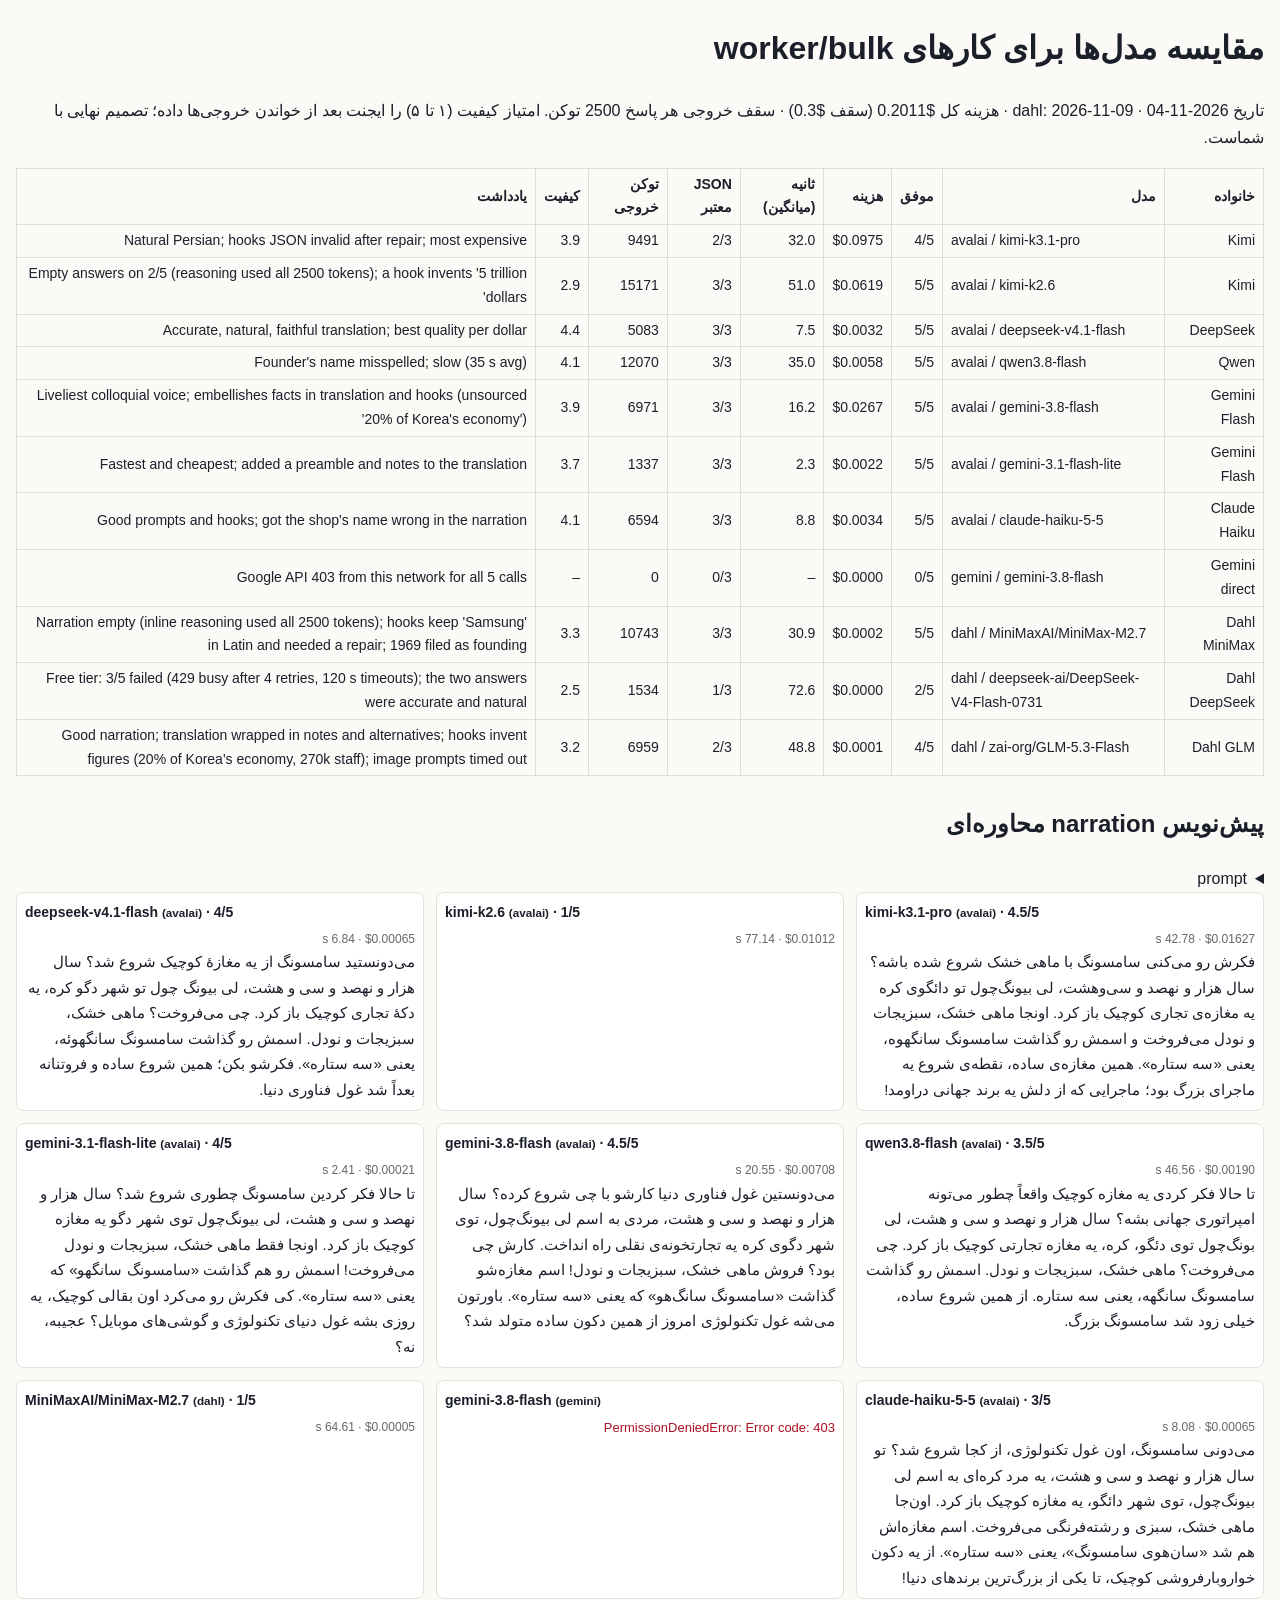
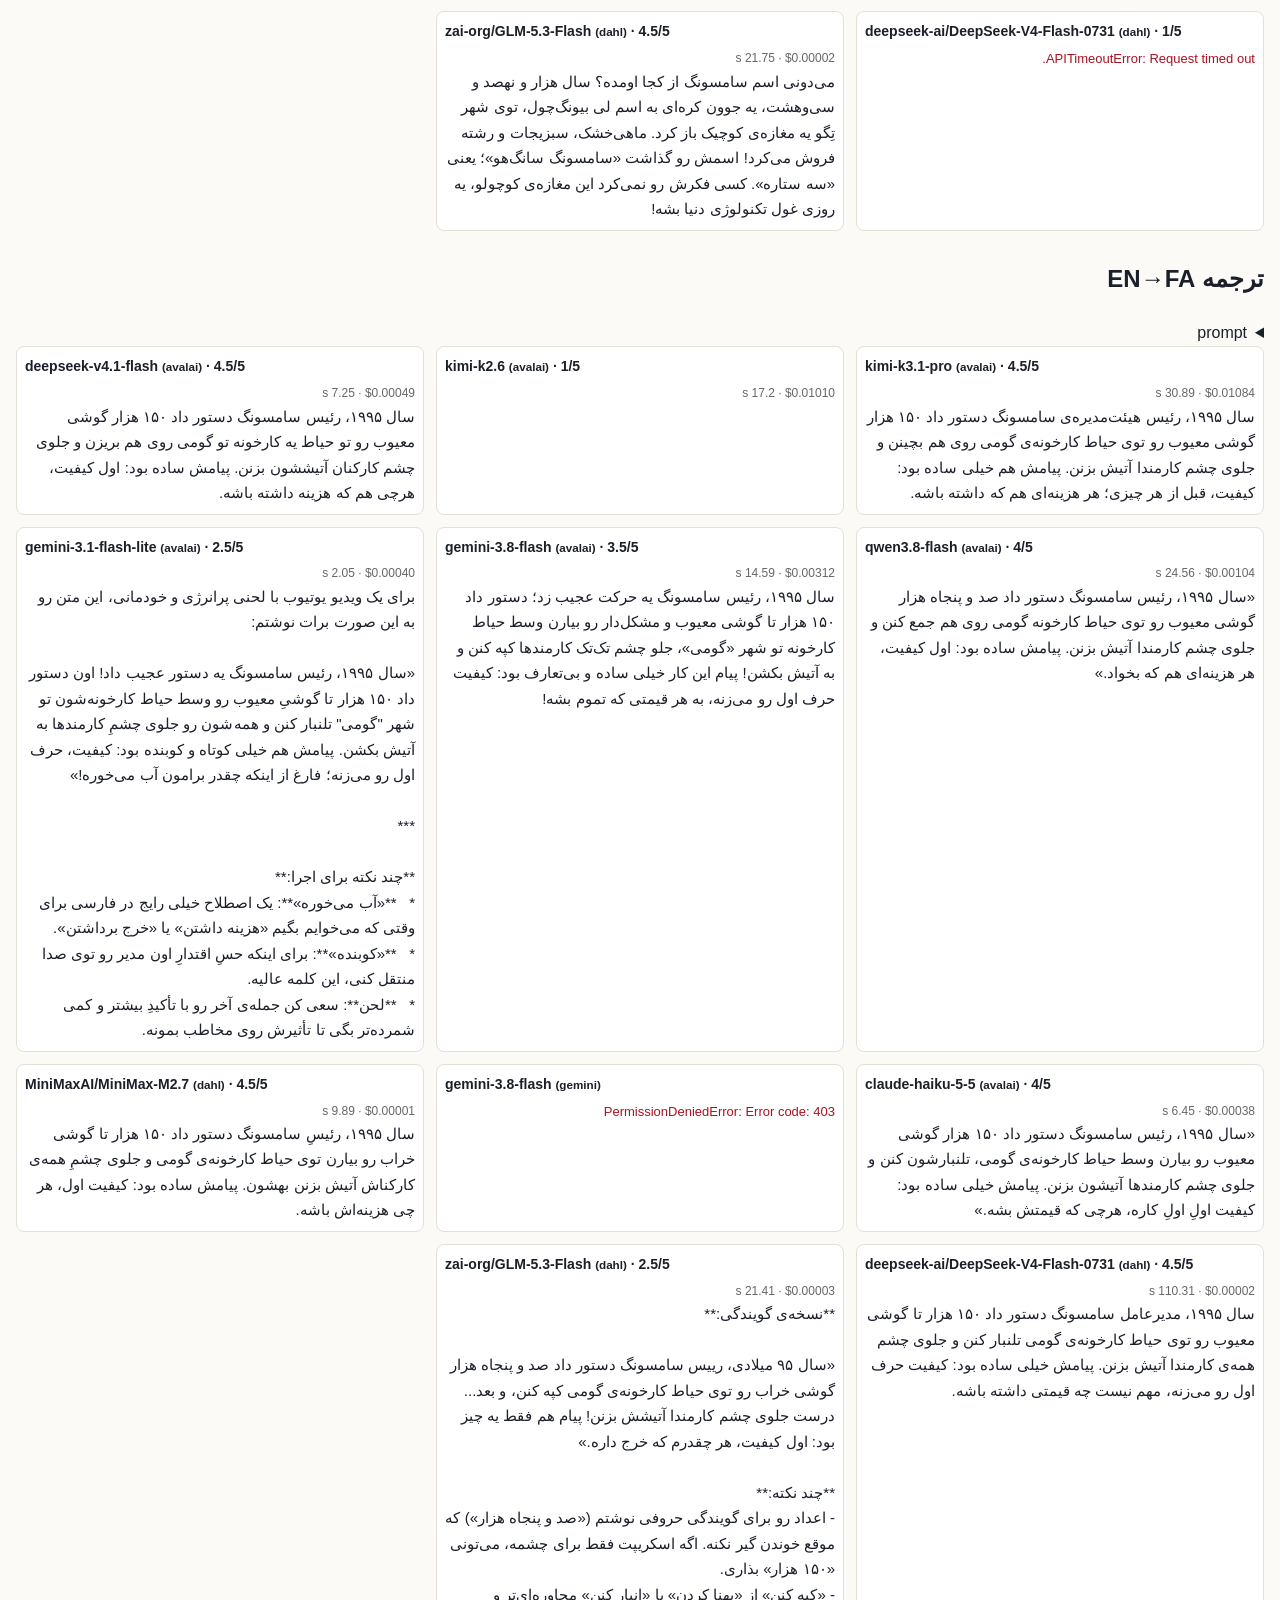
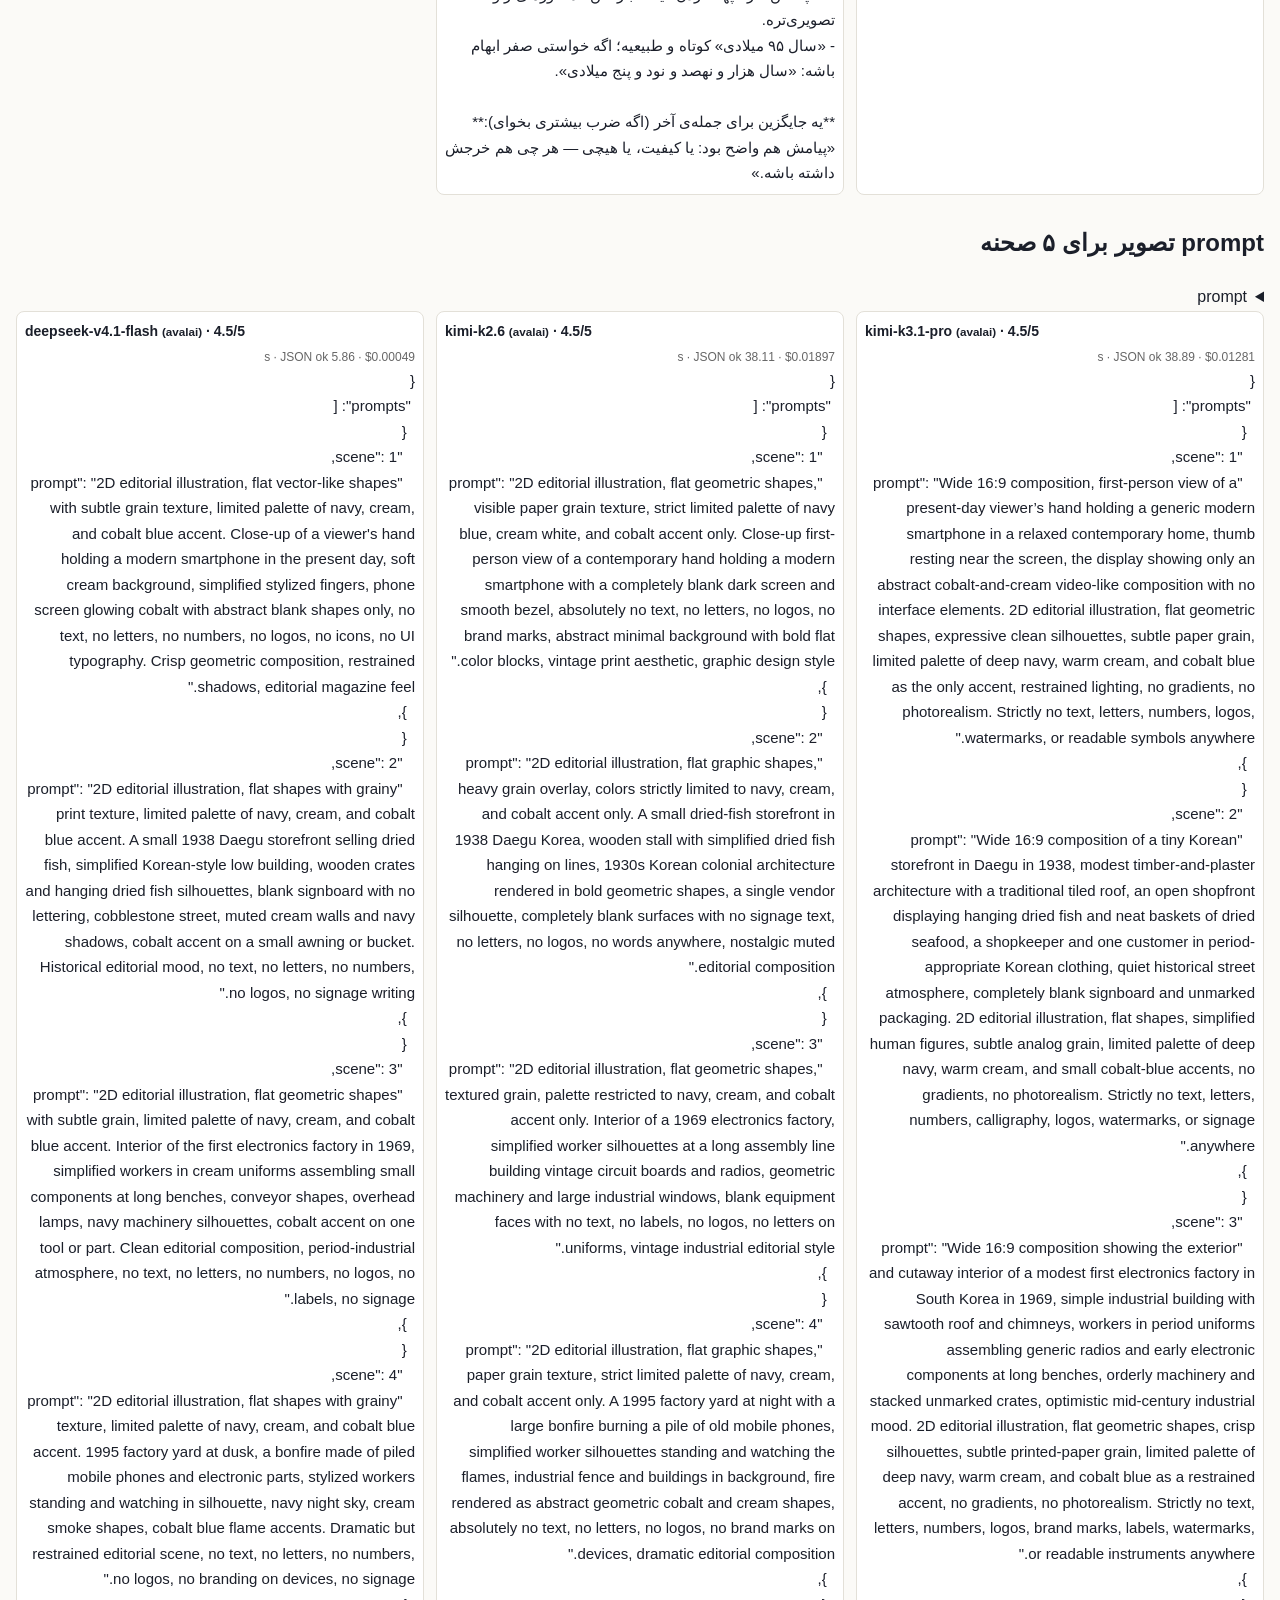
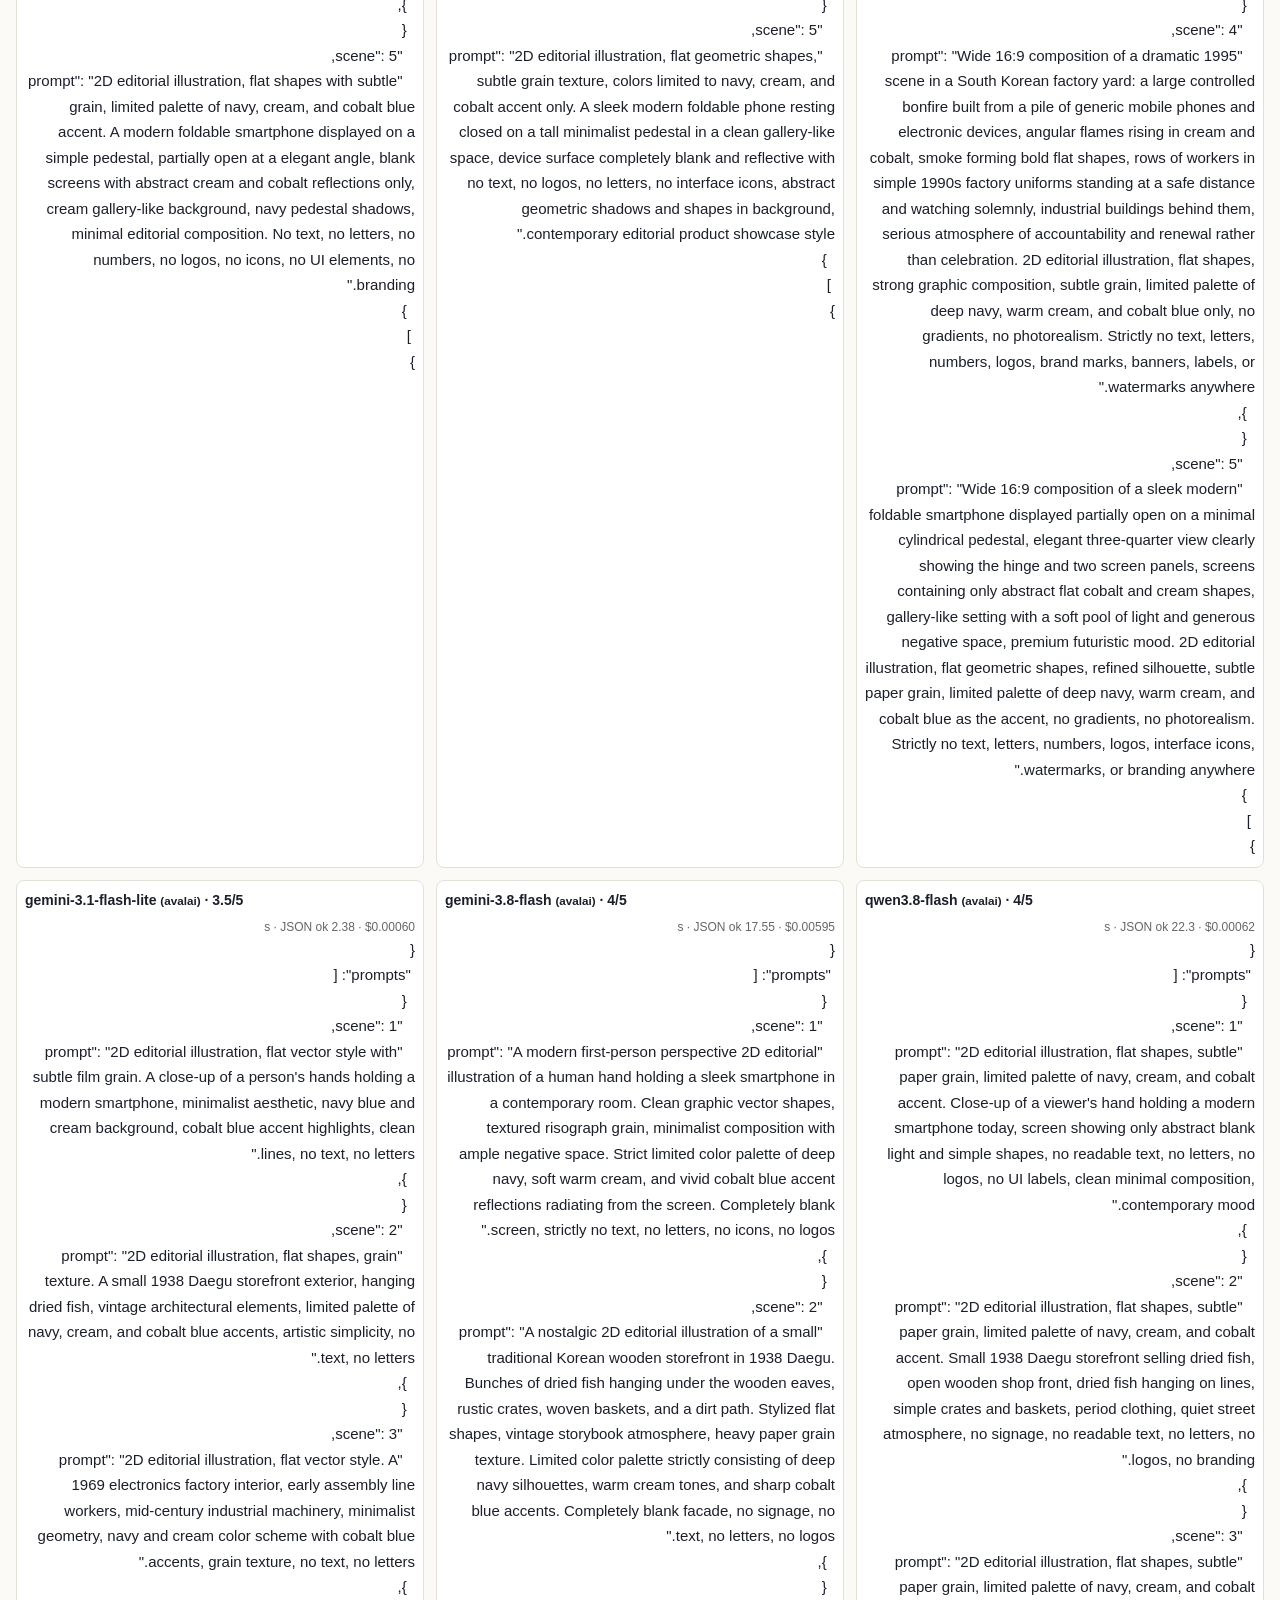
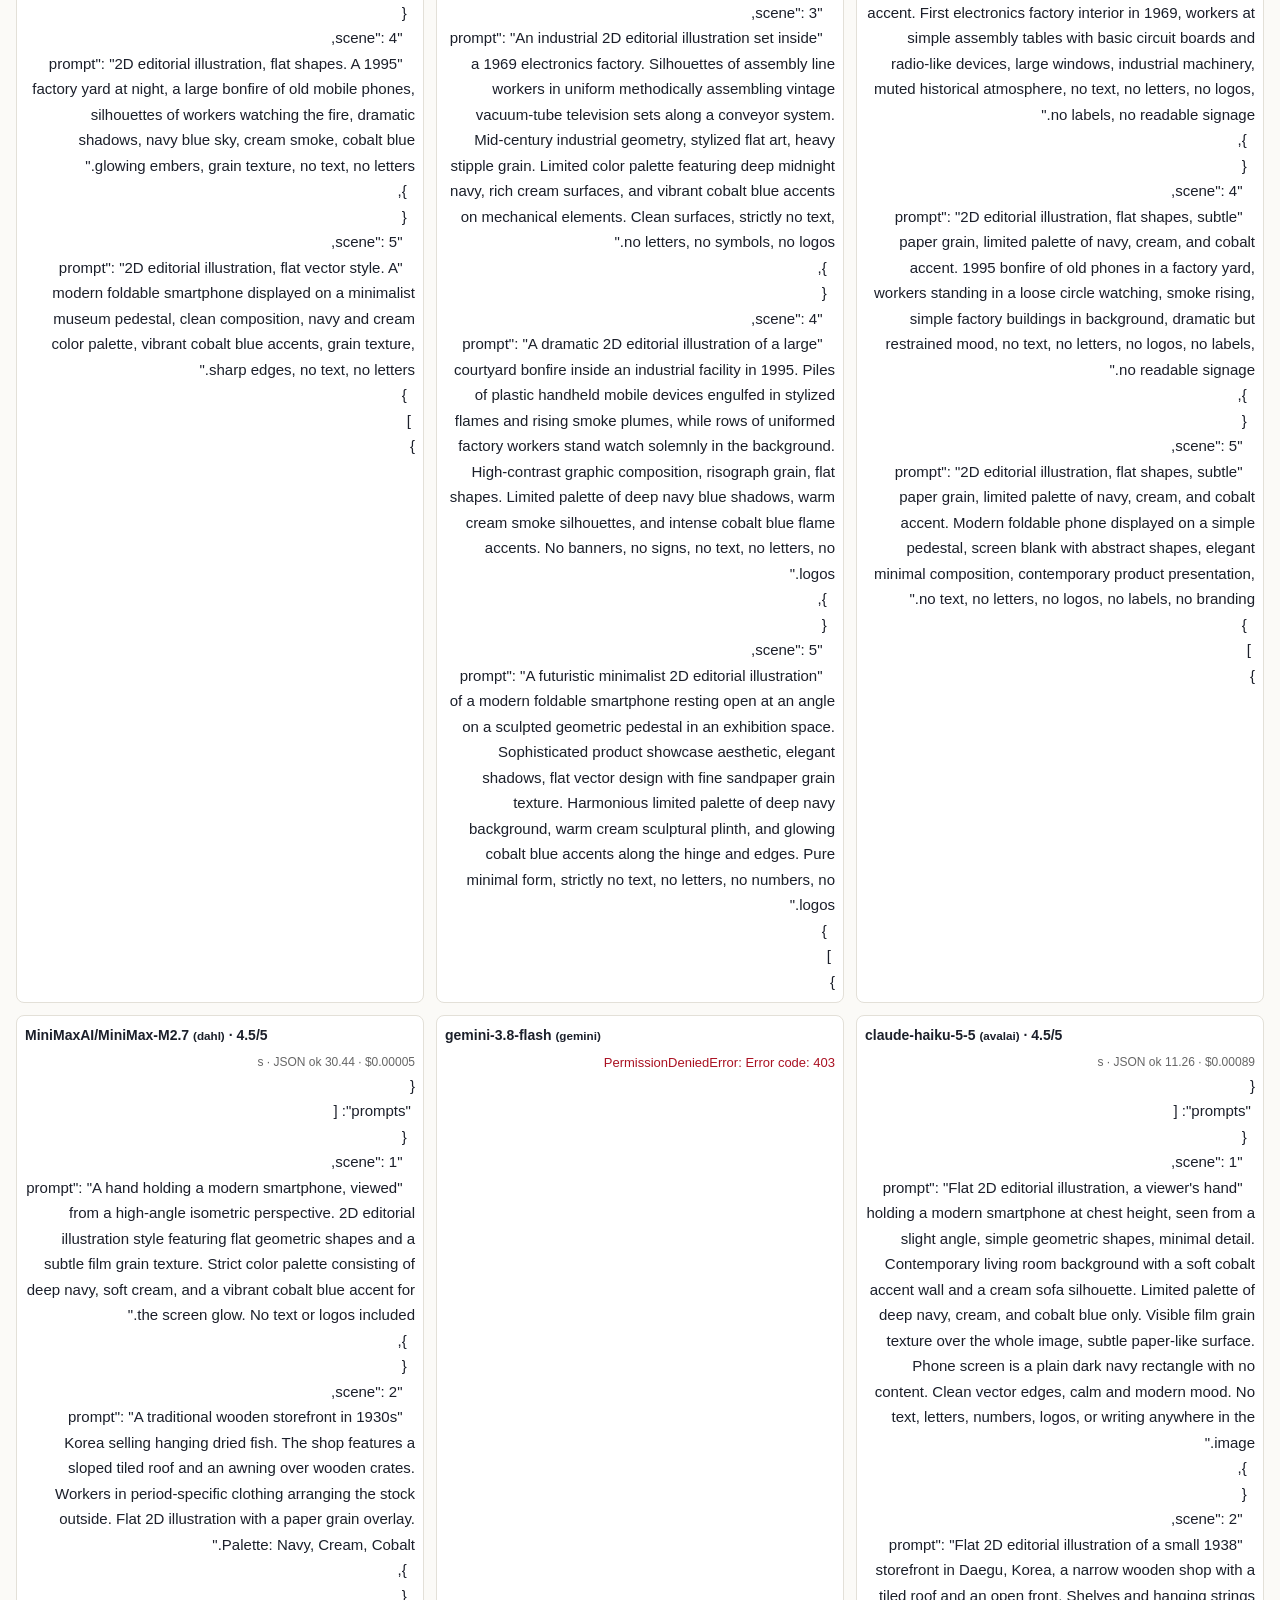
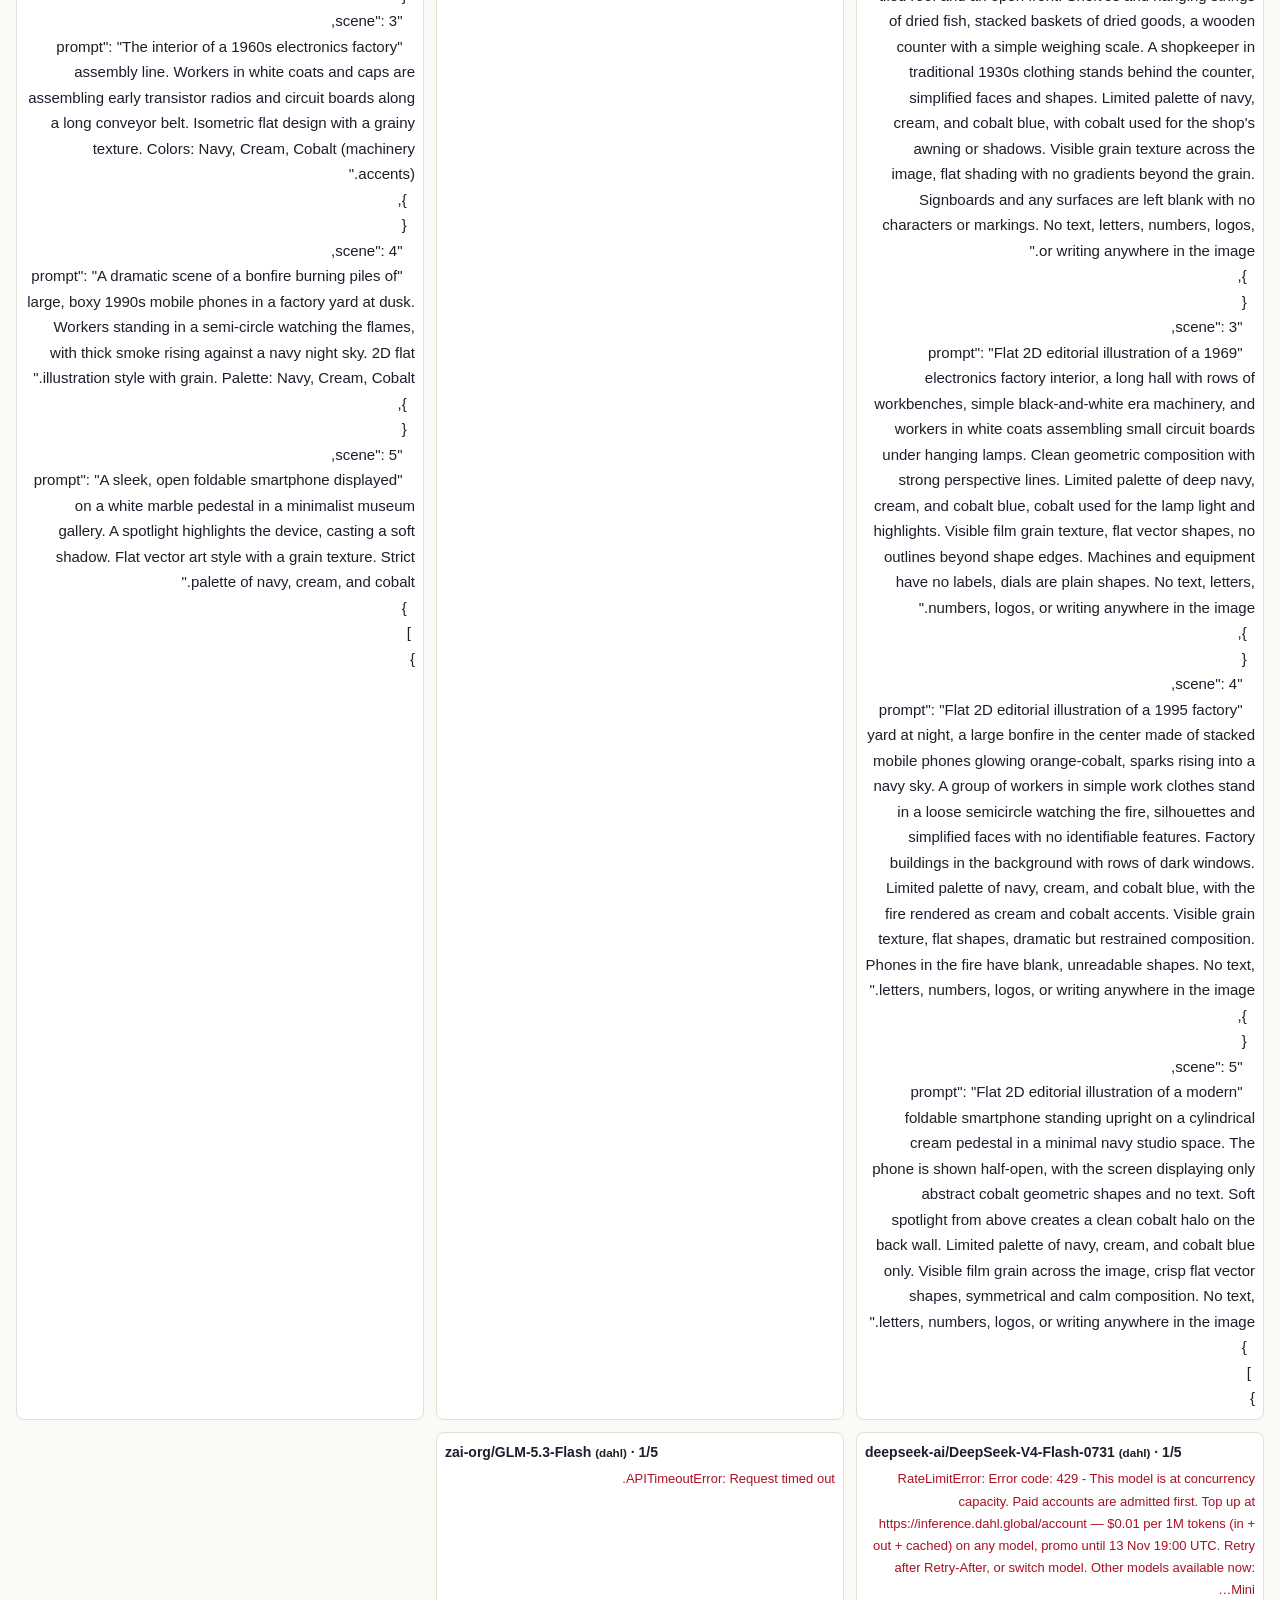
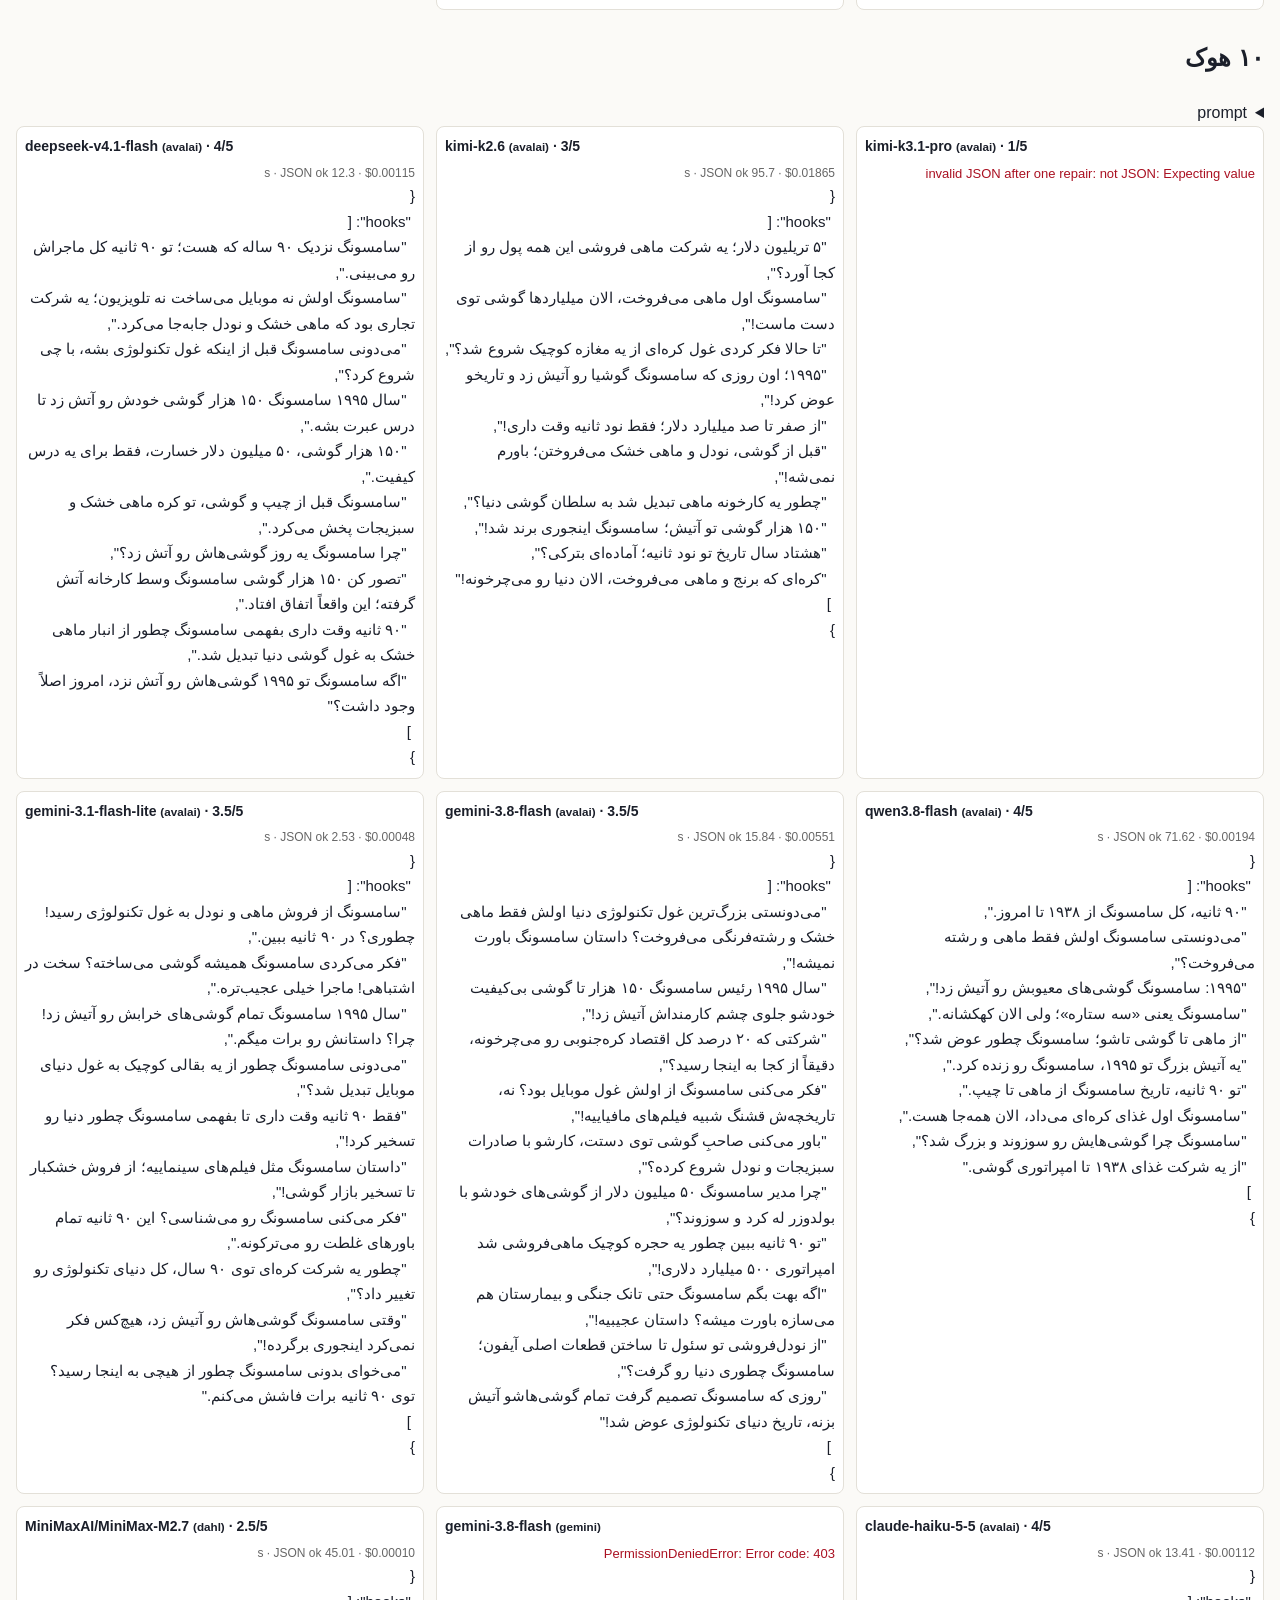
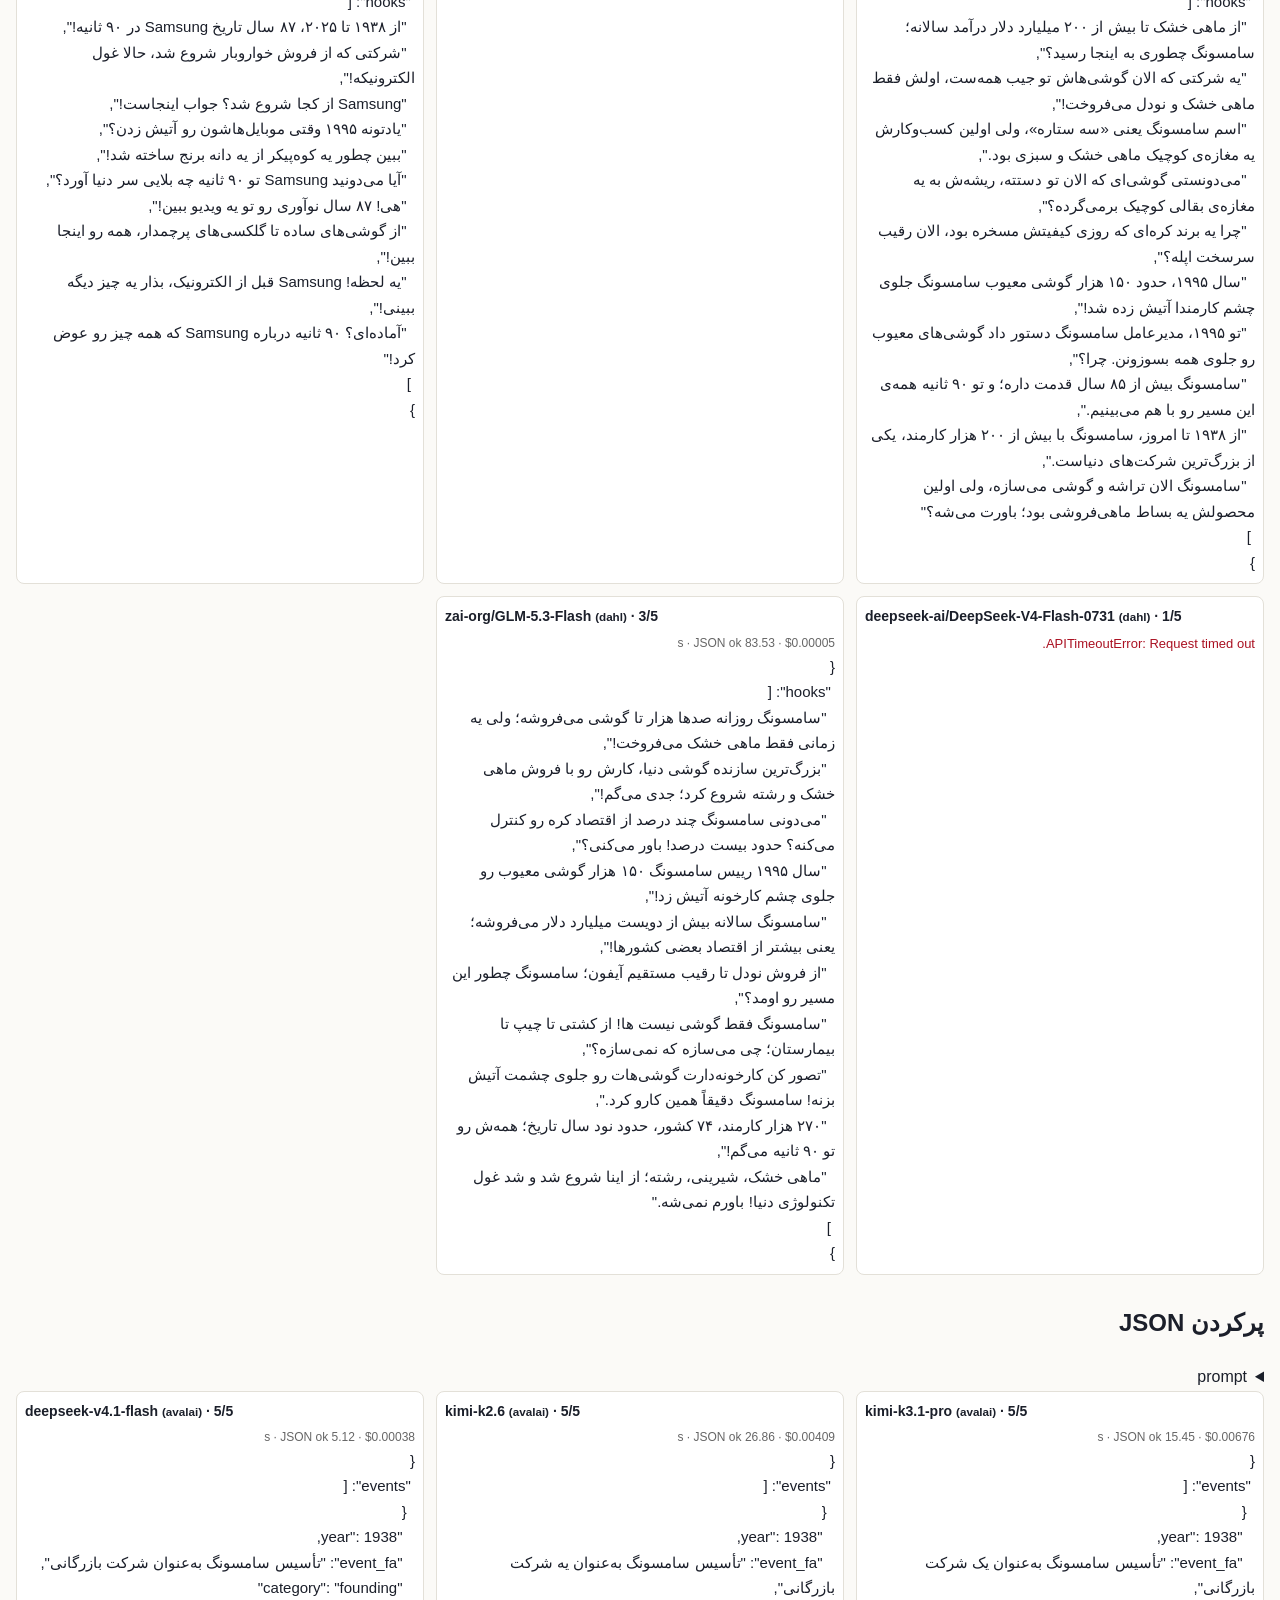
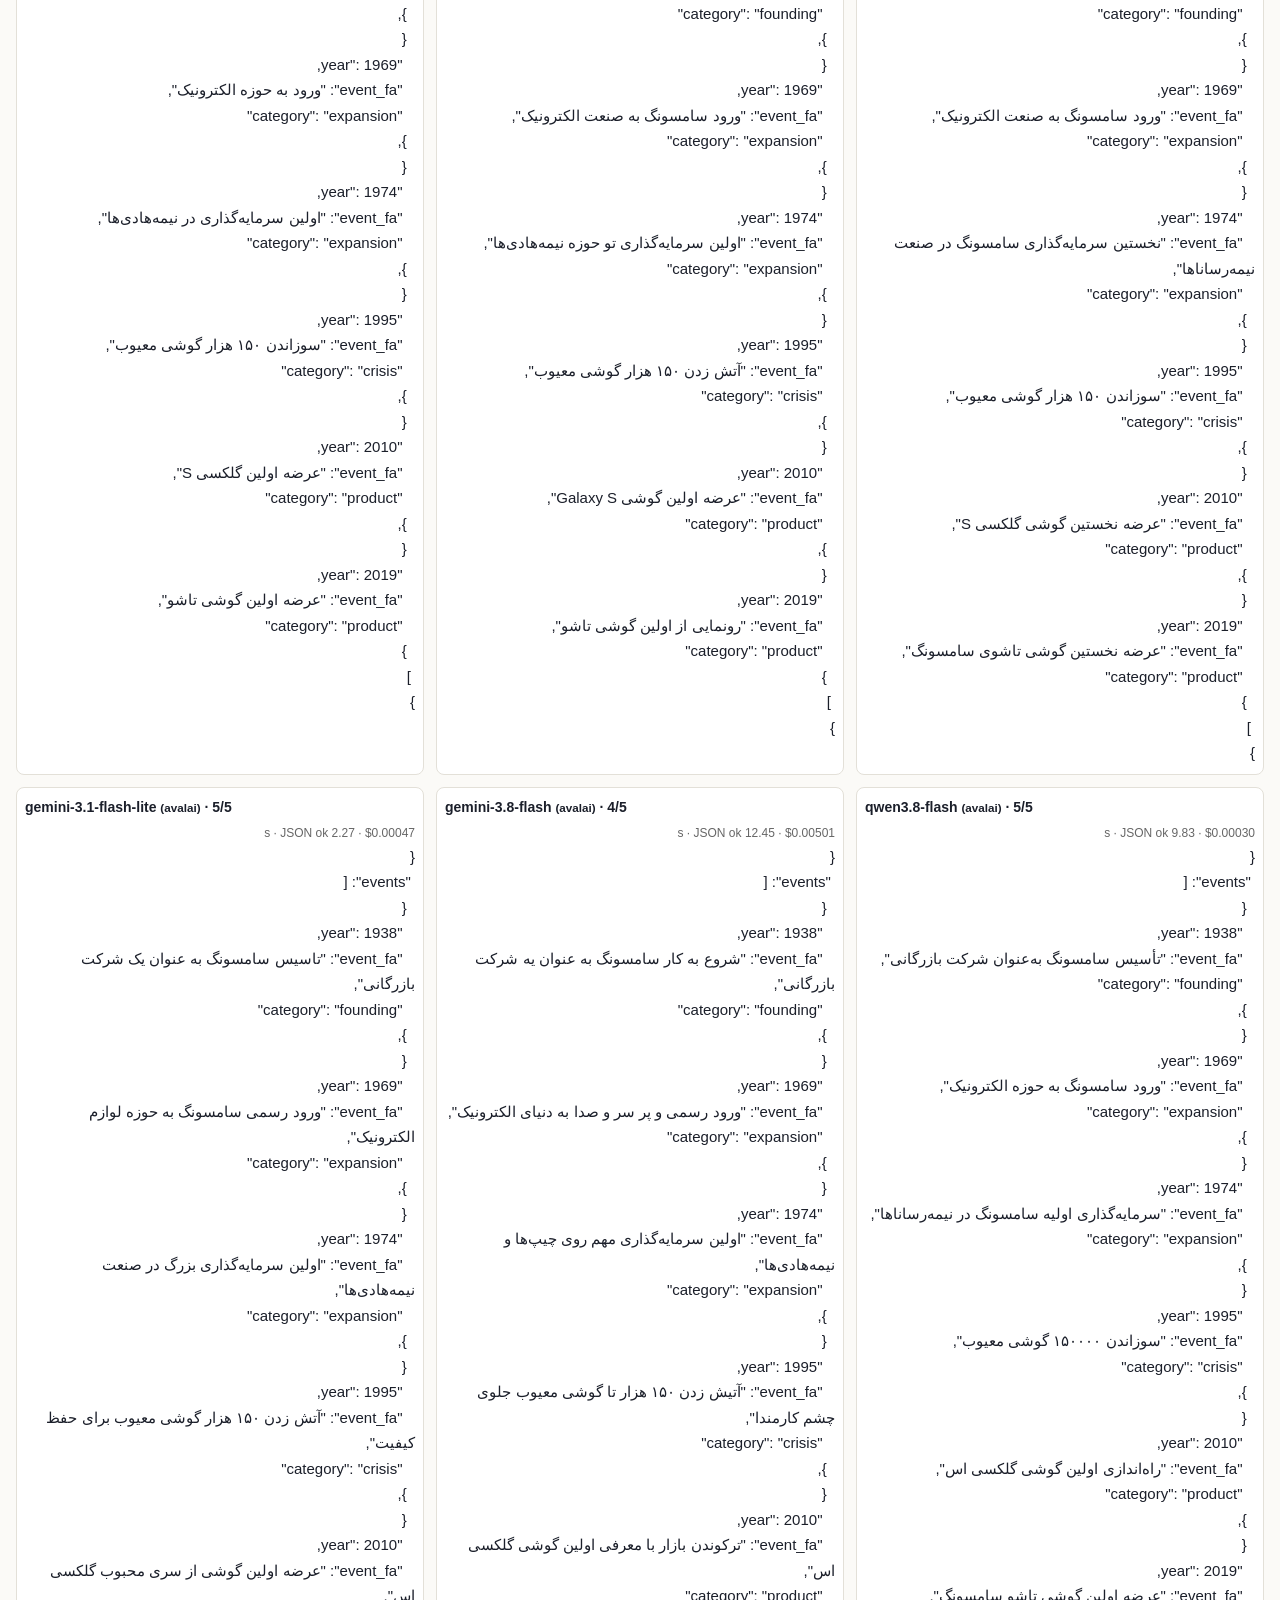
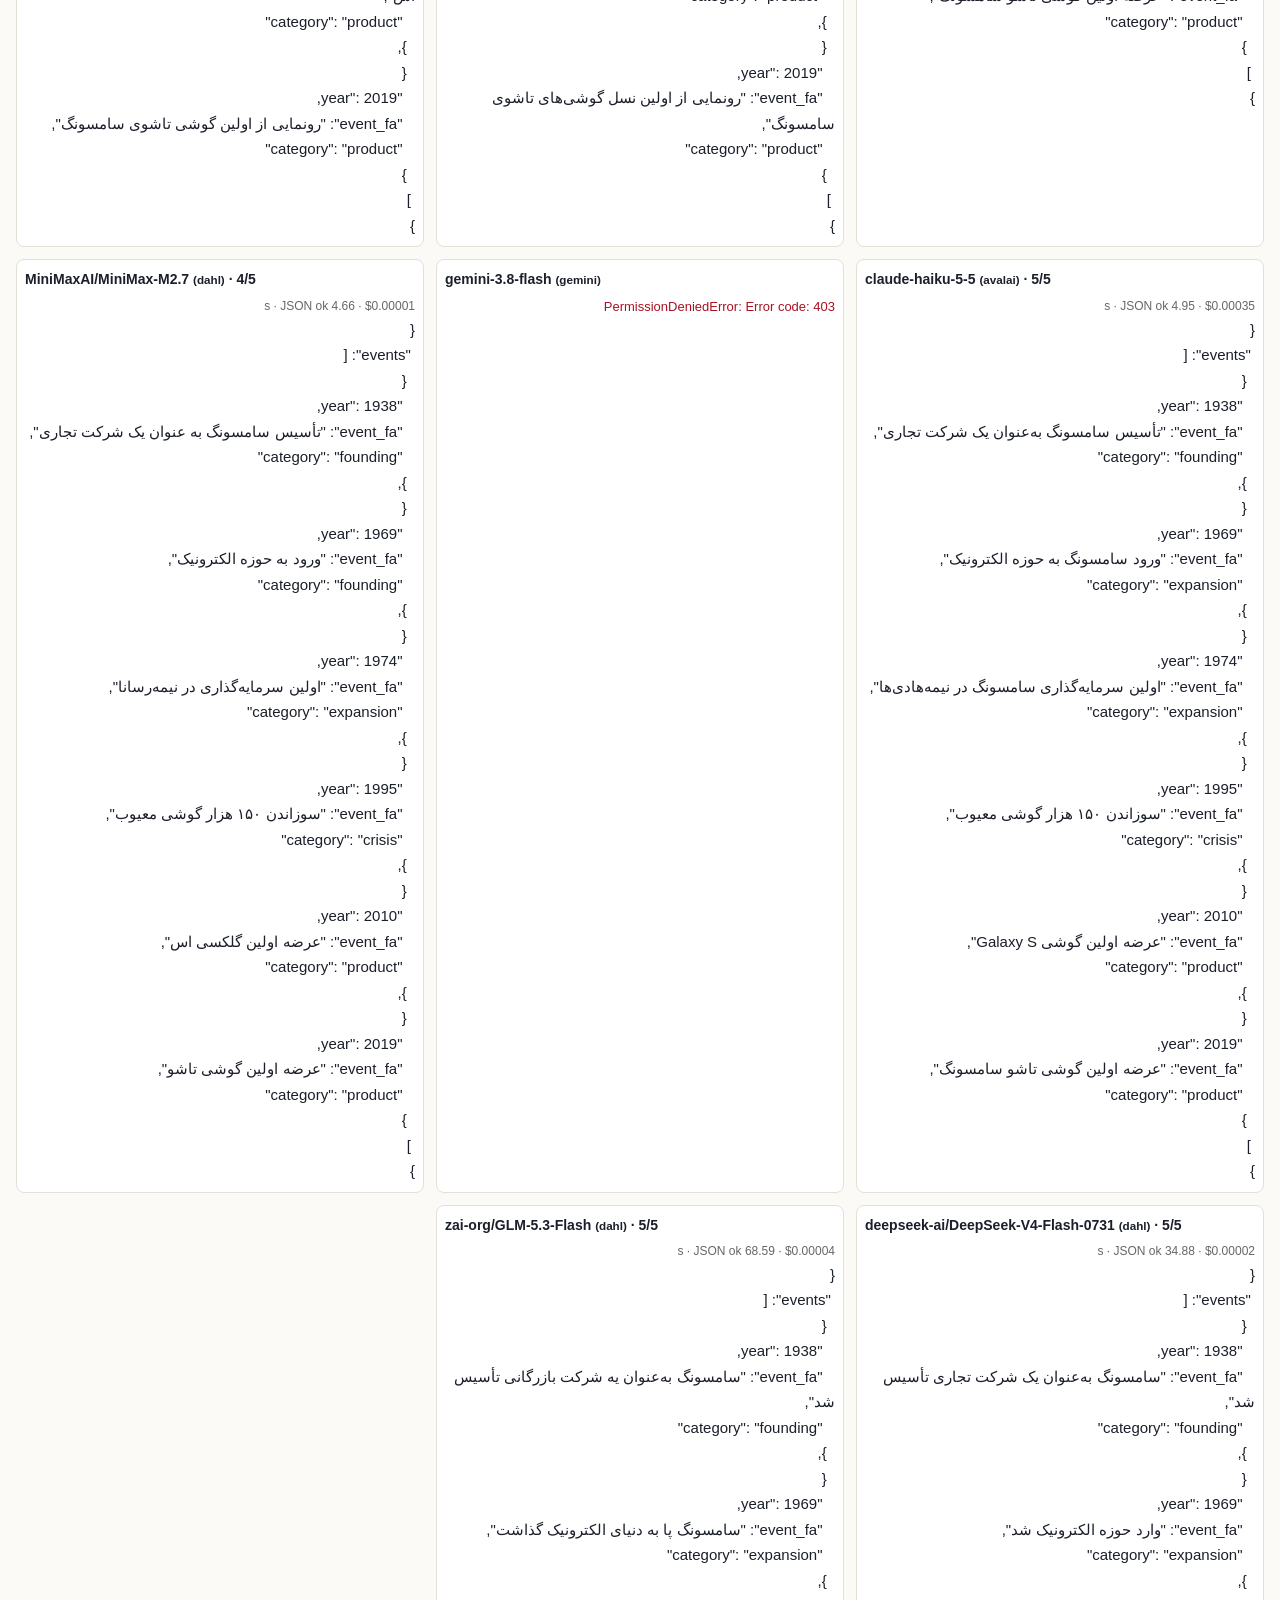
==== commit 3433ddf4: "Run the LLM bake-off on Dahl's three models llm_bakeoff.py gains --only PROFILE, which runs one prof" ====
--- a/docs/fa/llm_bakeoff/report.html
+++ b/docs/fa/llm_bakeoff/report.html
@@ -9,10 +9,10 @@
 .meta{color:#666;font-size:12px}.err{color:#a12;font-size:13px}section{margin-top:28px}
 </style></head><body>
 <h1>مقایسه مدل‌ها برای کارهای worker/bulk</h1>
-<p>تاریخ 2026-11-04 · هزینه کل $0.2007 (سقف $0.3) · سقف خروجی هر پاسخ 2500 توکن.
+<p>تاریخ 2026-11-04 · dahl: 2026-11-09 · هزینه کل $0.2011 (سقف $0.3) · سقف خروجی هر پاسخ 2500 توکن.
 امتیاز کیفیت (۱ تا ۵) را ایجنت بعد از خواندن خروجی‌ها داده؛ تصمیم نهایی با شماست.</p>
-<table><tr><th>خانواده</th><th>مدل</th><th>موفق</th><th>هزینه</th><th>ثانیه (میانگین)</th><th>JSON معتبر</th><th>توکن خروجی</th><th>کیفیت</th><th>یادداشت</th></tr><tr><td>Kimi</td><td dir='ltr'>avalai / kimi-k3.1-pro</td><td>4/5</td><td>$0.0975</td><td>32.0</td><td>2/3</td><td>9491</td><td>3.9</td><td>Natural Persian; hooks JSON invalid after repair; most expensive</td></tr><tr><td>Kimi</td><td dir='ltr'>avalai / kimi-k2.6</td><td>5/5</td><td>$0.0619</td><td>51.0</td><td>3/3</td><td>15171</td><td>2.9</td><td>Empty answers on 2/5 (reasoning used all 2500 tokens); a hook invents &#x27;5 trillion dollars&#x27;</td></tr><tr><td>DeepSeek</td><td dir='ltr'>avalai / deepseek-v4.1-flash</td><td>5/5</td><td>$0.0032</td><td>7.5</td><td>3/3</td><td>5083</td><td>4.4</td><td>Accurate, natural, faithful translation; best quality per dollar</td></tr><tr><td>Qwen</td><td dir='ltr'>avalai / qwen3.8-flash</td><td>5/5</td><td>$0.0058</td><td>35.0</td><td>3/3</td><td>12070</td><td>4.1</td><td>Founder&#x27;s name misspelled; slow (35 s avg)</td></tr><tr><td>Gemini Flash</td><td dir='ltr'>avalai / gemini-3.8-flash</td><td>5/5</td><td>$0.0267</td><td>16.2</td><td>3/3</td><td>6971</td><td>3.9</td><td>Liveliest colloquial voice; embellishes facts in translation and hooks (unsourced &#x27;20% of Korea&#x27;s economy&#x27;)</td></tr><tr><td>Gemini Flash</td><td dir='ltr'>avalai / gemini-3.1-flash-lite</td><td>5/5</td><td>$0.0022</td><td>2.3</td><td>3/3</td><td>1337</td><td>3.7</td><td>Fastest and cheapest; added a preamble and notes to the translation</td></tr><tr><td>Claude Haiku</td><td dir='ltr'>avalai / claude-haiku-5-5</td><td>5/5</td><td>$0.0034</td><td>8.8</td><td>3/3</td><td>6594</td><td>4.1</td><td>Good prompts and hooks; got the shop&#x27;s name wrong in the narration</td></tr><tr><td>Gemini direct</td><td dir='ltr'>gemini / gemini-3.8-flash</td><td>0/5</td><td>$0.0000</td><td>–</td><td>0/3</td><td>0</td><td>–</td><td>Google API 403 from this network for all 5 calls</td></tr></table>
-<section><h2>پیش‌نویس narration محاوره‌ای</h2><details><summary>prompt</summary><pre dir='ltr'>Write a 20-second Persian narration (about 55-65 words) in colloquial spoken Tehran Persian for a fast history video. Topic: in 1938 Lee Byung-chul opened a small trading shop in Daegu, Korea, selling dried fish, vegetables and noodles; it was called Samsung Sanghoe, &#x27;three stars&#x27;. Open with a question to the viewer. Write numbers as words the narrator will say. Output only the narration.</pre></details><div class='grid'><div class='card'><h4 dir='ltr'>kimi-k3.1-pro <small>(avalai)</small> · 4.5/5</h4><div class='meta'>$0.01627 · 42.78 s</div><pre>فکرش رو می‌کنی سامسونگ با ماهی خشک شروع شده باشه؟ سال هزار و نهصد و سی‌وهشت، لی بیونگ‌چول تو دائگوی کره یه مغازه‌ی تجاری کوچیک باز کرد. اونجا ماهی خشک، سبزیجات و نودل می‌فروخت و اسمش رو گذاشت سامسونگ سانگهوه، یعنی «سه ستاره». همین مغازه‌ی ساده، نقطه‌ی شروع یه ماجرای بزرگ بود؛ ماجرایی که از دلش یه برند جهانی دراومد!</pre></div><div class='card'><h4 dir='ltr'>kimi-k2.6 <small>(avalai)</small> · 1/5</h4><div class='meta'>$0.01012 · 77.14 s</div><pre></pre></div><div class='card'><h4 dir='ltr'>deepseek-v4.1-flash <small>(avalai)</small> · 4/5</h4><div class='meta'>$0.00065 · 6.84 s</div><pre>می‌دونستید سامسونگ از یه مغازهٔ کوچیک شروع شد؟ سال هزار و نهصد و سی و هشت، لی بیونگ چول تو شهر دگو کره، یه دکهٔ تجاری کوچیک باز کرد. چی می‌فروخت؟ ماهی خشک، سبزیجات و نودل. اسمش رو گذاشت سامسونگ سانگهوئه، یعنی «سه ستاره». فکرشو بکن؛ همین شروع ساده و فروتنانه بعداً شد غول فناوری دنیا.</pre></div><div class='card'><h4 dir='ltr'>qwen3.8-flash <small>(avalai)</small> · 3.5/5</h4><div class='meta'>$0.00190 · 46.56 s</div><pre>تا حالا فکر کردی یه مغازه کوچیک واقعاً چطور می‌تونه امپراتوری جهانی بشه؟ سال هزار و نهصد و سی و هشت، لی بونگ‌چول توی دئگو، کره، یه مغازه تجارتی کوچیک باز کرد. چی می‌فروخت؟ ماهی خشک، سبزیجات و نودل. اسمش رو گذاشت سامسونگ سانگهه، یعنی سه ستاره. از همین شروع ساده، خیلی زود شد سامسونگ بزرگ.</pre></div><div class='card'><h4 dir='ltr'>gemini-3.8-flash <small>(avalai)</small> · 4.5/5</h4><div class='meta'>$0.00708 · 20.55 s</div><pre>می‌دونستین غول فناوری دنیا کارشو با چی شروع کرده؟ سال هزار و نهصد و سی و هشت، مردی به اسم لی بیونگ‌چول، توی شهر دگوی کره یه تجارتخونه‌ی نقلی راه انداخت. کارش چی بود؟ فروش ماهی خشک، سبزیجات و نودل! اسم مغازه‌شو گذاشت «سامسونگ سانگ‌هو» که یعنی «سه ستاره». باورتون می‌شه غول تکنولوژی امروز از همین دکون ساده متولد شد؟</pre></div><div class='card'><h4 dir='ltr'>gemini-3.1-flash-lite <small>(avalai)</small> · 4/5</h4><div class='meta'>$0.00021 · 2.41 s</div><pre>تا حالا فکر کردین سامسونگ چطوری شروع شد؟ سال هزار و نهصد و سی و هشت، لی بیونگ‌چول توی شهر دگو یه مغازه کوچیک باز کرد. اونجا فقط ماهی خشک، سبزیجات و نودل می‌فروخت! اسمش رو هم گذاشت «سامسونگ سانگهو» که یعنی «سه ستاره». کی فکرش رو می‌کرد اون بقالی کوچیک، یه روزی بشه غول دنیای تکنولوژی و گوشی‌های موبایل؟ عجیبه، نه؟</pre></div><div class='card'><h4 dir='ltr'>claude-haiku-5-5 <small>(avalai)</small> · 3/5</h4><div class='meta'>$0.00065 · 8.08 s</div><pre>می‌دونی سامسونگ، اون غول تکنولوژی، از کجا شروع شد؟ تو سال هزار و نهصد و سی و هشت، یه مرد کره‌ای به اسم لی بیونگ‌چول، توی شهر دائگو، یه مغازه کوچیک باز کرد. اون‌جا ماهی خشک، سبزی و رشته‌فرنگی می‌فروخت. اسم مغازه‌اش هم شد «سان‌هوی سامسونگ»، یعنی «سه ستاره». از یه دکون خواروبارفروشی کوچیک، تا یکی از بزرگ‌ترین برندهای دنیا!</pre></div><div class='card'><h4 dir='ltr'>gemini-3.8-flash <small>(gemini)</small></h4><div class='err'>PermissionDeniedError: Error code: 403</div></div></div></section><section><h2>ترجمه EN→FA</h2><details><summary>prompt</summary><pre dir='ltr'>Translate into natural colloquial Persian for a voice-over (not word for word; keep facts exact):
+<table><tr><th>خانواده</th><th>مدل</th><th>موفق</th><th>هزینه</th><th>ثانیه (میانگین)</th><th>JSON معتبر</th><th>توکن خروجی</th><th>کیفیت</th><th>یادداشت</th></tr><tr><td>Kimi</td><td dir='ltr'>avalai / kimi-k3.1-pro</td><td>4/5</td><td>$0.0975</td><td>32.0</td><td>2/3</td><td>9491</td><td>3.9</td><td>Natural Persian; hooks JSON invalid after repair; most expensive</td></tr><tr><td>Kimi</td><td dir='ltr'>avalai / kimi-k2.6</td><td>5/5</td><td>$0.0619</td><td>51.0</td><td>3/3</td><td>15171</td><td>2.9</td><td>Empty answers on 2/5 (reasoning used all 2500 tokens); a hook invents &#x27;5 trillion dollars&#x27;</td></tr><tr><td>DeepSeek</td><td dir='ltr'>avalai / deepseek-v4.1-flash</td><td>5/5</td><td>$0.0032</td><td>7.5</td><td>3/3</td><td>5083</td><td>4.4</td><td>Accurate, natural, faithful translation; best quality per dollar</td></tr><tr><td>Qwen</td><td dir='ltr'>avalai / qwen3.8-flash</td><td>5/5</td><td>$0.0058</td><td>35.0</td><td>3/3</td><td>12070</td><td>4.1</td><td>Founder&#x27;s name misspelled; slow (35 s avg)</td></tr><tr><td>Gemini Flash</td><td dir='ltr'>avalai / gemini-3.8-flash</td><td>5/5</td><td>$0.0267</td><td>16.2</td><td>3/3</td><td>6971</td><td>3.9</td><td>Liveliest colloquial voice; embellishes facts in translation and hooks (unsourced &#x27;20% of Korea&#x27;s economy&#x27;)</td></tr><tr><td>Gemini Flash</td><td dir='ltr'>avalai / gemini-3.1-flash-lite</td><td>5/5</td><td>$0.0022</td><td>2.3</td><td>3/3</td><td>1337</td><td>3.7</td><td>Fastest and cheapest; added a preamble and notes to the translation</td></tr><tr><td>Claude Haiku</td><td dir='ltr'>avalai / claude-haiku-5-5</td><td>5/5</td><td>$0.0034</td><td>8.8</td><td>3/3</td><td>6594</td><td>4.1</td><td>Good prompts and hooks; got the shop&#x27;s name wrong in the narration</td></tr><tr><td>Gemini direct</td><td dir='ltr'>gemini / gemini-3.8-flash</td><td>0/5</td><td>$0.0000</td><td>–</td><td>0/3</td><td>0</td><td>–</td><td>Google API 403 from this network for all 5 calls</td></tr><tr><td>Dahl MiniMax</td><td dir='ltr'>dahl / MiniMaxAI/MiniMax-M2.7</td><td>5/5</td><td>$0.0002</td><td>30.9</td><td>3/3</td><td>10743</td><td>3.3</td><td>Narration empty (inline reasoning used all 2500 tokens); hooks keep &#x27;Samsung&#x27; in Latin and needed a repair; 1969 filed as founding</td></tr><tr><td>Dahl DeepSeek</td><td dir='ltr'>dahl / deepseek-ai/DeepSeek-V4-Flash-0731</td><td>2/5</td><td>$0.0000</td><td>72.6</td><td>1/3</td><td>1534</td><td>2.5</td><td>Free tier: 3/5 failed (429 busy after 4 retries, 120 s timeouts); the two answers were accurate and natural</td></tr><tr><td>Dahl GLM</td><td dir='ltr'>dahl / zai-org/GLM-5.3-Flash</td><td>4/5</td><td>$0.0001</td><td>48.8</td><td>2/3</td><td>6959</td><td>3.2</td><td>Good narration; translation wrapped in notes and alternatives; hooks invent figures (20% of Korea&#x27;s economy, 270k staff); image prompts timed out</td></tr></table>
+<section><h2>پیش‌نویس narration محاوره‌ای</h2><details><summary>prompt</summary><pre dir='ltr'>Write a 20-second Persian narration (about 55-65 words) in colloquial spoken Tehran Persian for a fast history video. Topic: in 1938 Lee Byung-chul opened a small trading shop in Daegu, Korea, selling dried fish, vegetables and noodles; it was called Samsung Sanghoe, &#x27;three stars&#x27;. Open with a question to the viewer. Write numbers as words the narrator will say. Output only the narration.</pre></details><div class='grid'><div class='card'><h4 dir='ltr'>kimi-k3.1-pro <small>(avalai)</small> · 4.5/5</h4><div class='meta'>$0.01627 · 42.78 s</div><pre>فکرش رو می‌کنی سامسونگ با ماهی خشک شروع شده باشه؟ سال هزار و نهصد و سی‌وهشت، لی بیونگ‌چول تو دائگوی کره یه مغازه‌ی تجاری کوچیک باز کرد. اونجا ماهی خشک، سبزیجات و نودل می‌فروخت و اسمش رو گذاشت سامسونگ سانگهوه، یعنی «سه ستاره». همین مغازه‌ی ساده، نقطه‌ی شروع یه ماجرای بزرگ بود؛ ماجرایی که از دلش یه برند جهانی دراومد!</pre></div><div class='card'><h4 dir='ltr'>kimi-k2.6 <small>(avalai)</small> · 1/5</h4><div class='meta'>$0.01012 · 77.14 s</div><pre></pre></div><div class='card'><h4 dir='ltr'>deepseek-v4.1-flash <small>(avalai)</small> · 4/5</h4><div class='meta'>$0.00065 · 6.84 s</div><pre>می‌دونستید سامسونگ از یه مغازهٔ کوچیک شروع شد؟ سال هزار و نهصد و سی و هشت، لی بیونگ چول تو شهر دگو کره، یه دکهٔ تجاری کوچیک باز کرد. چی می‌فروخت؟ ماهی خشک، سبزیجات و نودل. اسمش رو گذاشت سامسونگ سانگهوئه، یعنی «سه ستاره». فکرشو بکن؛ همین شروع ساده و فروتنانه بعداً شد غول فناوری دنیا.</pre></div><div class='card'><h4 dir='ltr'>qwen3.8-flash <small>(avalai)</small> · 3.5/5</h4><div class='meta'>$0.00190 · 46.56 s</div><pre>تا حالا فکر کردی یه مغازه کوچیک واقعاً چطور می‌تونه امپراتوری جهانی بشه؟ سال هزار و نهصد و سی و هشت، لی بونگ‌چول توی دئگو، کره، یه مغازه تجارتی کوچیک باز کرد. چی می‌فروخت؟ ماهی خشک، سبزیجات و نودل. اسمش رو گذاشت سامسونگ سانگهه، یعنی سه ستاره. از همین شروع ساده، خیلی زود شد سامسونگ بزرگ.</pre></div><div class='card'><h4 dir='ltr'>gemini-3.8-flash <small>(avalai)</small> · 4.5/5</h4><div class='meta'>$0.00708 · 20.55 s</div><pre>می‌دونستین غول فناوری دنیا کارشو با چی شروع کرده؟ سال هزار و نهصد و سی و هشت، مردی به اسم لی بیونگ‌چول، توی شهر دگوی کره یه تجارتخونه‌ی نقلی راه انداخت. کارش چی بود؟ فروش ماهی خشک، سبزیجات و نودل! اسم مغازه‌شو گذاشت «سامسونگ سانگ‌هو» که یعنی «سه ستاره». باورتون می‌شه غول تکنولوژی امروز از همین دکون ساده متولد شد؟</pre></div><div class='card'><h4 dir='ltr'>gemini-3.1-flash-lite <small>(avalai)</small> · 4/5</h4><div class='meta'>$0.00021 · 2.41 s</div><pre>تا حالا فکر کردین سامسونگ چطوری شروع شد؟ سال هزار و نهصد و سی و هشت، لی بیونگ‌چول توی شهر دگو یه مغازه کوچیک باز کرد. اونجا فقط ماهی خشک، سبزیجات و نودل می‌فروخت! اسمش رو هم گذاشت «سامسونگ سانگهو» که یعنی «سه ستاره». کی فکرش رو می‌کرد اون بقالی کوچیک، یه روزی بشه غول دنیای تکنولوژی و گوشی‌های موبایل؟ عجیبه، نه؟</pre></div><div class='card'><h4 dir='ltr'>claude-haiku-5-5 <small>(avalai)</small> · 3/5</h4><div class='meta'>$0.00065 · 8.08 s</div><pre>می‌دونی سامسونگ، اون غول تکنولوژی، از کجا شروع شد؟ تو سال هزار و نهصد و سی و هشت، یه مرد کره‌ای به اسم لی بیونگ‌چول، توی شهر دائگو، یه مغازه کوچیک باز کرد. اون‌جا ماهی خشک، سبزی و رشته‌فرنگی می‌فروخت. اسم مغازه‌اش هم شد «سان‌هوی سامسونگ»، یعنی «سه ستاره». از یه دکون خواروبارفروشی کوچیک، تا یکی از بزرگ‌ترین برندهای دنیا!</pre></div><div class='card'><h4 dir='ltr'>gemini-3.8-flash <small>(gemini)</small></h4><div class='err'>PermissionDeniedError: Error code: 403</div></div><div class='card'><h4 dir='ltr'>MiniMaxAI/MiniMax-M2.7 <small>(dahl)</small> · 1/5</h4><div class='meta'>$0.00005 · 64.61 s</div><pre></pre></div><div class='card'><h4 dir='ltr'>deepseek-ai/DeepSeek-V4-Flash-0731 <small>(dahl)</small> · 1/5</h4><div class='err'>APITimeoutError: Request timed out.</div></div><div class='card'><h4 dir='ltr'>zai-org/GLM-5.3-Flash <small>(dahl)</small> · 4.5/5</h4><div class='meta'>$0.00002 · 21.75 s</div><pre>می‌دونی اسم سامسونگ از کجا اومده؟ سال هزار و نهصد و سی‌وهشت، یه جوون کره‌ای به اسم لی بیونگ‌چول، توی شهر تِگو یه مغازه‌ی کوچیک باز کرد. ماهی‌خشک، سبزیجات و رشته فروش می‌کرد! اسمش رو گذاشت «سامسونگ سانگ‌هو»؛ یعنی «سه ستاره». کسی فکرش رو نمی‌کرد این مغازه‌ی کوچولو، یه روزی غول تکنولوژی دنیا بشه!</pre></div></div></section><section><h2>ترجمه EN→FA</h2><details><summary>prompt</summary><pre dir='ltr'>Translate into natural colloquial Persian for a voice-over (not word for word; keep facts exact):
 
 &quot;In 1995, Samsung&#x27;s chairman ordered 150,000 faulty phones to be piled up in a factory yard in Gumi and set on fire in front of the employees. The message was simple: quality first, whatever it costs.&quot;</pre></details><div class='grid'><div class='card'><h4 dir='ltr'>kimi-k3.1-pro <small>(avalai)</small> · 4.5/5</h4><div class='meta'>$0.01084 · 30.89 s</div><pre>سال ۱۹۹۵، رئیس هیئت‌مدیره‌ی سامسونگ دستور داد ۱۵۰ هزار گوشی معیوب رو توی حیاط کارخونه‌ی گومی روی هم بچینن و جلوی چشم کارمندا آتیش بزنن. پیامش هم خیلی ساده بود: کیفیت، قبل از هر چیزی؛ هر هزینه‌ای هم که داشته باشه.</pre></div><div class='card'><h4 dir='ltr'>kimi-k2.6 <small>(avalai)</small> · 1/5</h4><div class='meta'>$0.01010 · 17.2 s</div><pre></pre></div><div class='card'><h4 dir='ltr'>deepseek-v4.1-flash <small>(avalai)</small> · 4.5/5</h4><div class='meta'>$0.00049 · 7.25 s</div><pre>سال ۱۹۹۵، رئیس سامسونگ دستور داد ۱۵۰ هزار گوشی معیوب رو تو حیاط یه کارخونه تو گومی روی هم بریزن و جلوی چشم کارکنان آتیششون بزنن. پیامش ساده بود: اول کیفیت، هرچی هم که هزینه داشته باشه.</pre></div><div class='card'><h4 dir='ltr'>qwen3.8-flash <small>(avalai)</small> · 4/5</h4><div class='meta'>$0.00104 · 24.56 s</div><pre>«سال ۱۹۹۵، رئیس سامسونگ دستور داد صد و پنجاه هزار گوشی معیوب رو توی حیاط کارخونه گومی روی هم جمع کنن و جلوی چشم کارمندا آتیش بزنن. پیامش ساده بود: اول کیفیت، هر هزینه‌ای هم که بخواد.»</pre></div><div class='card'><h4 dir='ltr'>gemini-3.8-flash <small>(avalai)</small> · 3.5/5</h4><div class='meta'>$0.00312 · 14.59 s</div><pre>سال ۱۹۹۵، رئیس سامسونگ یه حرکت عجیب زد؛ دستور داد ۱۵۰ هزار تا گوشی معیوب و مشکل‌دار رو بیارن وسط حیاط کارخونه تو شهر «گومی»، جلو چشم تک‌تک کارمندها کپه کنن و به آتیش بکشن! پیام این کار خیلی ساده و بی‌تعارف بود: کیفیت حرف اول رو می‌زنه، به هر قیمتی که تموم بشه!</pre></div><div class='card'><h4 dir='ltr'>gemini-3.1-flash-lite <small>(avalai)</small> · 2.5/5</h4><div class='meta'>$0.00040 · 2.05 s</div><pre>برای یک ویدیو یوتیوب با لحنی پرانرژی و خودمانی، این متن رو به این صورت برات نوشتم:
 
@@ -23,7 +23,17 @@
 **چند نکته برای اجرا:**
 *   **«آب می‌خوره»**: یک اصطلاح خیلی رایج در فارسی برای وقتی که می‌خوایم بگیم «هزینه داشتن» یا «خرج برداشتن».
 *   **«کوبنده»**: برای اینکه حسِ اقتدارِ اون مدیر رو توی صدا منتقل کنی، این کلمه عالیه.
-*   **لحن**: سعی کن جمله‌ی آخر رو با تأکیدِ بیشتر و کمی شمرده‌تر بگی تا تأثیرش روی مخاطب بمونه.</pre></div><div class='card'><h4 dir='ltr'>claude-haiku-5-5 <small>(avalai)</small> · 4/5</h4><div class='meta'>$0.00038 · 6.45 s</div><pre>«سال ۱۹۹۵، رئیس سامسونگ دستور داد ۱۵۰ هزار گوشی معیوب رو بیارن وسط حیاط کارخونه‌ی گومی، تلنبارشون کنن و جلوی چشم کارمندها آتیشون بزنن. پیامش خیلی ساده بود: کیفیت اولِ اولِ کاره، هرچی که قیمتش بشه.»</pre></div><div class='card'><h4 dir='ltr'>gemini-3.8-flash <small>(gemini)</small></h4><div class='err'>PermissionDeniedError: Error code: 403</div></div></div></section><section><h2>prompt تصویر برای ۵ صحنه</h2><details><summary>prompt</summary><pre dir='ltr'>Write English image-generation prompts for 5 scenes of a 2D editorial illustration video (flat shapes, grain, limited palette: navy, cream, cobalt accent). No text, letters or logos may appear in any image. Scenes: 1) a phone in a viewer&#x27;s hand, today; 2) a small 1938 Daegu storefront selling dried fish; 3) 1969 first electronics factory; 4) 1995 bonfire of phones in a factory yard, workers watching; 5) a modern foldable phone on a pedestal. Return JSON: {&quot;prompts&quot;: [{&quot;scene&quot;: 1, &quot;prompt&quot;: &quot;...&quot;}, ...]}</pre></details><div class='grid'><div class='card'><h4 dir='ltr'>kimi-k3.1-pro <small>(avalai)</small> · 4.5/5</h4><div class='meta'>$0.01281 · 38.89 s · JSON ok</div><pre>{
+*   **لحن**: سعی کن جمله‌ی آخر رو با تأکیدِ بیشتر و کمی شمرده‌تر بگی تا تأثیرش روی مخاطب بمونه.</pre></div><div class='card'><h4 dir='ltr'>claude-haiku-5-5 <small>(avalai)</small> · 4/5</h4><div class='meta'>$0.00038 · 6.45 s</div><pre>«سال ۱۹۹۵، رئیس سامسونگ دستور داد ۱۵۰ هزار گوشی معیوب رو بیارن وسط حیاط کارخونه‌ی گومی، تلنبارشون کنن و جلوی چشم کارمندها آتیشون بزنن. پیامش خیلی ساده بود: کیفیت اولِ اولِ کاره، هرچی که قیمتش بشه.»</pre></div><div class='card'><h4 dir='ltr'>gemini-3.8-flash <small>(gemini)</small></h4><div class='err'>PermissionDeniedError: Error code: 403</div></div><div class='card'><h4 dir='ltr'>MiniMaxAI/MiniMax-M2.7 <small>(dahl)</small> · 4.5/5</h4><div class='meta'>$0.00001 · 9.89 s</div><pre>سال ۱۹۹۵، رئیسِ سامسونگ دستور داد ۱۵۰ هزار تا گوشی خراب رو بیارن توی حیاط کارخونه‌ی گومی و جلوی چشمِ همه‌ی کارکناش آتیش بزنن بهشون. پیامش ساده بود: کیفیت اول، هر چی هزینه‌اش باشه.</pre></div><div class='card'><h4 dir='ltr'>deepseek-ai/DeepSeek-V4-Flash-0731 <small>(dahl)</small> · 4.5/5</h4><div class='meta'>$0.00002 · 110.31 s</div><pre>سال ۱۹۹۵، مدیرعامل سامسونگ دستور داد ۱۵۰ هزار تا گوشی معیوب رو توی حیاط کارخونه‌ی گومی تلنبار کنن و جلوی چشم همه‌ی کارمندا آتیش بزنن. پیامش خیلی ساده بود: کیفیت حرف اول رو می‌زنه، مهم نیست چه قیمتی داشته باشه.</pre></div><div class='card'><h4 dir='ltr'>zai-org/GLM-5.3-Flash <small>(dahl)</small> · 2.5/5</h4><div class='meta'>$0.00003 · 21.41 s</div><pre>**نسخه‌ی گویندگی:**
+
+«سال ۹۵ میلادی، رییس سامسونگ دستور داد صد و پنجاه هزار گوشی خراب رو توی حیاط کارخونه‌ی گومی کپه کنن، و بعد... درست جلوی چشم کارمندا آتیشش بزنن! پیام هم فقط یه چیز بود: اول کیفیت، هر چقدرم که خرج داره.»
+
+**چند نکته:**
+- اعداد رو برای گویندگی حروفی نوشتم («صد و پنجاه هزار») که موقع خوندن گیر نکنه. اگه اسکریپت فقط برای چشمه، می‌تونی «۱۵۰ هزار» بذاری.
+- «کپه کنن» از «پهنا کردن» یا «انبار کنن» محاوره‌ای‌تر و تصویری‌تره.
+- «سال ۹۵ میلادی» کوتاه و طبیعیه؛ اگه خواستی صفر ابهام باشه: «سال هزار و نهصد و نود و پنج میلادی».
+
+**یه جایگزین برای جمله‌ی آخر (اگه ضرب بیشتری بخوای):**
+«پیامش هم واضح بود: یا کیفیت، یا هیچی — هر چی هم خرجش داشته باشه.»</pre></div></div></section><section><h2>prompt تصویر برای ۵ صحنه</h2><details><summary>prompt</summary><pre dir='ltr'>Write English image-generation prompts for 5 scenes of a 2D editorial illustration video (flat shapes, grain, limited palette: navy, cream, cobalt accent). No text, letters or logos may appear in any image. Scenes: 1) a phone in a viewer&#x27;s hand, today; 2) a small 1938 Daegu storefront selling dried fish; 3) 1969 first electronics factory; 4) 1995 bonfire of phones in a factory yard, workers watching; 5) a modern foldable phone on a pedestal. Return JSON: {&quot;prompts&quot;: [{&quot;scene&quot;: 1, &quot;prompt&quot;: &quot;...&quot;}, ...]}</pre></details><div class='grid'><div class='card'><h4 dir='ltr'>kimi-k3.1-pro <small>(avalai)</small> · 4.5/5</h4><div class='meta'>$0.01281 · 38.89 s · JSON ok</div><pre>{
  &quot;prompts&quot;: [
   {
    &quot;scene&quot;: 1,
@@ -184,7 +194,30 @@
    &quot;prompt&quot;: &quot;Flat 2D editorial illustration of a modern foldable smartphone standing upright on a cylindrical cream pedestal in a minimal navy studio space. The phone is shown half-open, with the screen displaying only abstract cobalt geometric shapes and no text. Soft spotlight from above creates a clean cobalt halo on the back wall. Limited palette of navy, cream, and cobalt blue only. Visible film grain across the image, crisp flat vector shapes, symmetrical and calm composition. No text, letters, numbers, logos, or writing anywhere in the image.&quot;
   }
  ]
-}</pre></div><div class='card'><h4 dir='ltr'>gemini-3.8-flash <small>(gemini)</small></h4><div class='err'>PermissionDeniedError: Error code: 403</div></div></div></section><section><h2>۱۰ هوک</h2><details><summary>prompt</summary><pre dir='ltr'>Write 10 different opening hooks (first 3 seconds, max 18 words each) in colloquial Persian for a 90-second video &#x27;The whole history of Samsung in 90 seconds&#x27;. Mix: big number, paradox of origins, direct question, shocking moment (1995 phone bonfire). Return JSON: {&quot;hooks&quot;: [&quot;...&quot;, ...]}</pre></details><div class='grid'><div class='card'><h4 dir='ltr'>kimi-k3.1-pro <small>(avalai)</small> · 1/5</h4><div class='err'>invalid JSON after one repair: not JSON: Expecting value</div></div><div class='card'><h4 dir='ltr'>kimi-k2.6 <small>(avalai)</small> · 3/5</h4><div class='meta'>$0.01865 · 95.7 s · JSON ok</div><pre>{
+}</pre></div><div class='card'><h4 dir='ltr'>gemini-3.8-flash <small>(gemini)</small></h4><div class='err'>PermissionDeniedError: Error code: 403</div></div><div class='card'><h4 dir='ltr'>MiniMaxAI/MiniMax-M2.7 <small>(dahl)</small> · 4.5/5</h4><div class='meta'>$0.00005 · 30.44 s · JSON ok</div><pre>{
+ &quot;prompts&quot;: [
+  {
+   &quot;scene&quot;: 1,
+   &quot;prompt&quot;: &quot;A hand holding a modern smartphone, viewed from a high-angle isometric perspective. 2D editorial illustration style featuring flat geometric shapes and a subtle film grain texture. Strict color palette consisting of deep navy, soft cream, and a vibrant cobalt blue accent for the screen glow. No text or logos included.&quot;
+  },
+  {
+   &quot;scene&quot;: 2,
+   &quot;prompt&quot;: &quot;A traditional wooden storefront in 1930s Korea selling hanging dried fish. The shop features a sloped tiled roof and an awning over wooden crates. Workers in period-specific clothing arranging the stock outside. Flat 2D illustration with a paper grain overlay. Palette: Navy, Cream, Cobalt.&quot;
+  },
+  {
+   &quot;scene&quot;: 3,
+   &quot;prompt&quot;: &quot;The interior of a 1960s electronics factory assembly line. Workers in white coats and caps are assembling early transistor radios and circuit boards along a long conveyor belt. Isometric flat design with a grainy texture. Colors: Navy, Cream, Cobalt (machinery accents).&quot;
+  },
+  {
+   &quot;scene&quot;: 4,
+   &quot;prompt&quot;: &quot;A dramatic scene of a bonfire burning piles of large, boxy 1990s mobile phones in a factory yard at dusk. Workers standing in a semi-circle watching the flames, with thick smoke rising against a navy night sky. 2D flat illustration style with grain. Palette: Navy, Cream, Cobalt.&quot;
+  },
+  {
+   &quot;scene&quot;: 5,
+   &quot;prompt&quot;: &quot;A sleek, open foldable smartphone displayed on a white marble pedestal in a minimalist museum gallery. A spotlight highlights the device, casting a soft shadow. Flat vector art style with a grain texture. Strict palette of navy, cream, and cobalt.&quot;
+  }
+ ]
+}</pre></div><div class='card'><h4 dir='ltr'>deepseek-ai/DeepSeek-V4-Flash-0731 <small>(dahl)</small> · 1/5</h4><div class='err'>RateLimitError: Error code: 429 - This model is at concurrency capacity. Paid accounts are admitted first. Top up at https://inference.dahl.global/account — $0.01 per 1M tokens (in + out + cached) on any model, promo until 13 Nov 19:00 UTC. Retry after Retry-After, or switch model. Other models available now: Mini…</div></div><div class='card'><h4 dir='ltr'>zai-org/GLM-5.3-Flash <small>(dahl)</small> · 1/5</h4><div class='err'>APITimeoutError: Request timed out.</div></div></div></section><section><h2>۱۰ هوک</h2><details><summary>prompt</summary><pre dir='ltr'>Write 10 different opening hooks (first 3 seconds, max 18 words each) in colloquial Persian for a 90-second video &#x27;The whole history of Samsung in 90 seconds&#x27;. Mix: big number, paradox of origins, direct question, shocking moment (1995 phone bonfire). Return JSON: {&quot;hooks&quot;: [&quot;...&quot;, ...]}</pre></details><div class='grid'><div class='card'><h4 dir='ltr'>kimi-k3.1-pro <small>(avalai)</small> · 1/5</h4><div class='err'>invalid JSON after one repair: not JSON: Expecting value</div></div><div class='card'><h4 dir='ltr'>kimi-k2.6 <small>(avalai)</small> · 3/5</h4><div class='meta'>$0.01865 · 95.7 s · JSON ok</div><pre>{
  &quot;hooks&quot;: [
   &quot;۵ تریلیون دلار؛ یه شرکت ماهی فروشی این همه پول رو از کجا آورد؟&quot;,
   &quot;سامسونگ اول ماهی می‌فروخت، الان میلیاردها گوشی توی دست ماست!&quot;,
@@ -262,7 +295,33 @@
   &quot;از ۱۹۳۸ تا امروز، سامسونگ با بیش از ۲۰۰ هزار کارمند، یکی از بزرگ‌ترین شرکت‌های دنیاست.&quot;,
   &quot;سامسونگ الان تراشه و گوشی می‌سازه، ولی اولین محصولش یه بساط ماهی‌فروشی بود؛ باورت می‌شه؟&quot;
  ]
-}</pre></div><div class='card'><h4 dir='ltr'>gemini-3.8-flash <small>(gemini)</small></h4><div class='err'>PermissionDeniedError: Error code: 403</div></div></div></section><section><h2>پرکردن JSON</h2><details><summary>prompt</summary><pre dir='ltr'>Extract the timeline from this text into JSON {&quot;events&quot;: [{&quot;year&quot;: int, &quot;event_fa&quot;: short Persian description, &quot;category&quot;: one of founding|product|crisis|expansion}]}. Text: Samsung was founded in 1938 as a trading company. It entered electronics in 1969, made its first semiconductor investment in 1974, burned 150,000 faulty phones in 1995, launched the first Galaxy S in 2010 and its first foldable phone in 2019.</pre></details><div class='grid'><div class='card'><h4 dir='ltr'>kimi-k3.1-pro <small>(avalai)</small> · 5/5</h4><div class='meta'>$0.00676 · 15.45 s · JSON ok</div><pre>{
+}</pre></div><div class='card'><h4 dir='ltr'>gemini-3.8-flash <small>(gemini)</small></h4><div class='err'>PermissionDeniedError: Error code: 403</div></div><div class='card'><h4 dir='ltr'>MiniMaxAI/MiniMax-M2.7 <small>(dahl)</small> · 2.5/5</h4><div class='meta'>$0.00010 · 45.01 s · JSON ok</div><pre>{
+ &quot;hooks&quot;: [
+  &quot;از ۱۹۳۸ تا ۲۰۲۵، ۸۷ سال تاریخ Samsung در ۹۰ ثانیه!&quot;,
+  &quot;شرکتی که از فروش خواروبار شروع شد، حالا غول الکترونیکه!&quot;,
+  &quot;Samsung از کجا شروع شد؟ جواب اینجاست!&quot;,
+  &quot;یادتونه ۱۹۹۵ وقتی موبایل‌هاشون رو آتیش زدن؟&quot;,
+  &quot;ببین چطور یه کوه‌پیکر از یه دانه برنج ساخته شد!&quot;,
+  &quot;آیا می‌دونید Samsung تو ۹۰ ثانیه چه بلایی سر دنیا آورد؟&quot;,
+  &quot;هی! ۸۷ سال نوآوری رو تو یه ویدیو ببین!&quot;,
+  &quot;از گوشی‌های ساده تا گلکسی‌های پرچمدار، همه رو اینجا ببین!&quot;,
+  &quot;یه لحظه! Samsung قبل از الکترونیک، بذار یه چیز دیگه ببینی!&quot;,
+  &quot;آماده‌ای؟ ۹۰ ثانیه درباره Samsung که همه چیز رو عوض کرد!&quot;
+ ]
+}</pre></div><div class='card'><h4 dir='ltr'>deepseek-ai/DeepSeek-V4-Flash-0731 <small>(dahl)</small> · 1/5</h4><div class='err'>APITimeoutError: Request timed out.</div></div><div class='card'><h4 dir='ltr'>zai-org/GLM-5.3-Flash <small>(dahl)</small> · 3/5</h4><div class='meta'>$0.00005 · 83.53 s · JSON ok</div><pre>{
+ &quot;hooks&quot;: [
+  &quot;سامسونگ روزانه صدها هزار تا گوشی می‌فروشه؛ ولی یه زمانی فقط ماهی خشک می‌فروخت!&quot;,
+  &quot;بزرگ‌ترین سازنده گوشی دنیا، کارش رو با فروش ماهی خشک و رشته شروع کرد؛ جدی می‌گم!&quot;,
+  &quot;می‌دونی سامسونگ چند درصد از اقتصاد کره رو کنترل می‌کنه؟ حدود بیست درصد! باور می‌کنی؟&quot;,
+  &quot;سال ۱۹۹۵ رییس سامسونگ ۱۵۰ هزار گوشی معیوب رو جلوی چشم کارخونه آتیش زد!&quot;,
+  &quot;سامسونگ سالانه بیش از دویست میلیارد دلار می‌فروشه؛ یعنی بیشتر از اقتصاد بعضی کشورها!&quot;,
+  &quot;از فروش نودل تا رقیب مستقیم آیفون؛ سامسونگ چطور این مسیر رو اومد؟&quot;,
+  &quot;سامسونگ فقط گوشی نیست ها! از کشتی تا چیپ تا بیمارستان؛ چی می‌سازه که نمی‌سازه؟&quot;,
+  &quot;تصور کن کارخونه‌دارت گوشی‌هات رو جلوی چشمت آتیش بزنه! سامسونگ دقیقاً همین کارو کرد.&quot;,
+  &quot;۲۷۰ هزار کارمند، ۷۴ کشور، حدود نود سال تاریخ؛ همه‌ش رو تو ۹۰ ثانیه می‌گم!&quot;,
+  &quot;ماهی خشک، شیرینی، رشته؛ از اینا شروع شد و شد غول تکنولوژی دنیا! باورم نمی‌شه.&quot;
+ ]
+}</pre></div></div></section><section><h2>پرکردن JSON</h2><details><summary>prompt</summary><pre dir='ltr'>Extract the timeline from this text into JSON {&quot;events&quot;: [{&quot;year&quot;: int, &quot;event_fa&quot;: short Persian description, &quot;category&quot;: one of founding|product|crisis|expansion}]}. Text: Samsung was founded in 1938 as a trading company. It entered electronics in 1969, made its first semiconductor investment in 1974, burned 150,000 faulty phones in 1995, launched the first Galaxy S in 2010 and its first foldable phone in 2019.</pre></details><div class='grid'><div class='card'><h4 dir='ltr'>kimi-k3.1-pro <small>(avalai)</small> · 5/5</h4><div class='meta'>$0.00676 · 15.45 s · JSON ok</div><pre>{
  &quot;events&quot;: [
   {
    &quot;year&quot;: 1938,
@@ -493,5 +552,104 @@
    &quot;category&quot;: &quot;product&quot;
   }
  ]
-}</pre></div><div class='card'><h4 dir='ltr'>gemini-3.8-flash <small>(gemini)</small></h4><div class='err'>PermissionDeniedError: Error code: 403</div></div></div></section>
+}</pre></div><div class='card'><h4 dir='ltr'>gemini-3.8-flash <small>(gemini)</small></h4><div class='err'>PermissionDeniedError: Error code: 403</div></div><div class='card'><h4 dir='ltr'>MiniMaxAI/MiniMax-M2.7 <small>(dahl)</small> · 4/5</h4><div class='meta'>$0.00001 · 4.66 s · JSON ok</div><pre>{
+ &quot;events&quot;: [
+  {
+   &quot;year&quot;: 1938,
+   &quot;event_fa&quot;: &quot;تأسیس سامسونگ به عنوان یک شرکت تجاری&quot;,
+   &quot;category&quot;: &quot;founding&quot;
+  },
+  {
+   &quot;year&quot;: 1969,
+   &quot;event_fa&quot;: &quot;ورود به حوزه الکترونیک&quot;,
+   &quot;category&quot;: &quot;founding&quot;
+  },
+  {
+   &quot;year&quot;: 1974,
+   &quot;event_fa&quot;: &quot;اولین سرمایه‌گذاری در نیمه‌رسانا&quot;,
+   &quot;category&quot;: &quot;expansion&quot;
+  },
+  {
+   &quot;year&quot;: 1995,
+   &quot;event_fa&quot;: &quot;سوزاندن ۱۵۰ هزار گوشی معیوب&quot;,
+   &quot;category&quot;: &quot;crisis&quot;
+  },
+  {
+   &quot;year&quot;: 2010,
+   &quot;event_fa&quot;: &quot;عرضه اولین گلکسی اس&quot;,
+   &quot;category&quot;: &quot;product&quot;
+  },
+  {
+   &quot;year&quot;: 2019,
+   &quot;event_fa&quot;: &quot;عرضه اولین گوشی تاشو&quot;,
+   &quot;category&quot;: &quot;product&quot;
+  }
+ ]
+}</pre></div><div class='card'><h4 dir='ltr'>deepseek-ai/DeepSeek-V4-Flash-0731 <small>(dahl)</small> · 5/5</h4><div class='meta'>$0.00002 · 34.88 s · JSON ok</div><pre>{
+ &quot;events&quot;: [
+  {
+   &quot;year&quot;: 1938,
+   &quot;event_fa&quot;: &quot;سامسونگ به‌عنوان یک شرکت تجاری تأسیس شد&quot;,
+   &quot;category&quot;: &quot;founding&quot;
+  },
+  {
+   &quot;year&quot;: 1969,
+   &quot;event_fa&quot;: &quot;وارد حوزه الکترونیک شد&quot;,
+   &quot;category&quot;: &quot;expansion&quot;
+  },
+  {
+   &quot;year&quot;: 1974,
+   &quot;event_fa&quot;: &quot;اولین سرمایه‌گذاری در صنعت نیمه‌هادی رو انجام داد&quot;,
+   &quot;category&quot;: &quot;expansion&quot;
+  },
+  {
+   &quot;year&quot;: 1995,
+   &quot;event_fa&quot;: &quot;۱۵۰ هزار گوشی معیوب رو آتیش زد&quot;,
+   &quot;category&quot;: &quot;crisis&quot;
+  },
+  {
+   &quot;year&quot;: 2010,
+   &quot;event_fa&quot;: &quot;اولین گلکسی اس رو عرضه کرد&quot;,
+   &quot;category&quot;: &quot;product&quot;
+  },
+  {
+   &quot;year&quot;: 2019,
+   &quot;event_fa&quot;: &quot;اولین گوشی تاشو رو عرضه کرد&quot;,
+   &quot;category&quot;: &quot;product&quot;
+  }
+ ]
+}</pre></div><div class='card'><h4 dir='ltr'>zai-org/GLM-5.3-Flash <small>(dahl)</small> · 5/5</h4><div class='meta'>$0.00004 · 68.59 s · JSON ok</div><pre>{
+ &quot;events&quot;: [
+  {
+   &quot;year&quot;: 1938,
+   &quot;event_fa&quot;: &quot;سامسونگ به‌عنوان یه شرکت بازرگانی تأسیس شد&quot;,
+   &quot;category&quot;: &quot;founding&quot;
+  },
+  {
+   &quot;year&quot;: 1969,
+   &quot;event_fa&quot;: &quot;سامسونگ پا به دنیای الکترونیک گذاشت&quot;,
+   &quot;category&quot;: &quot;expansion&quot;
+  },
+  {
+   &quot;year&quot;: 1974,
+   &quot;event_fa&quot;: &quot;اولین سرمایه‌گذاری سامسونگ توی نیمه‌هادی‌ها&quot;,
+   &quot;category&quot;: &quot;expansion&quot;
+  },
+  {
+   &quot;year&quot;: 1995,
+   &quot;event_fa&quot;: &quot;سامسونگ ۱۵۰ هزار گوشی معیوب رو آتیش زد&quot;,
+   &quot;category&quot;: &quot;crisis&quot;
+  },
+  {
+   &quot;year&quot;: 2010,
+   &quot;event_fa&quot;: &quot;عرضه اولین گوشی گلکسی S&quot;,
+   &quot;category&quot;: &quot;product&quot;
+  },
+  {
+   &quot;year&quot;: 2019,
+   &quot;event_fa&quot;: &quot;معرفی اولین گوشی تاشو سامسونگ&quot;,
+   &quot;category&quot;: &quot;product&quot;
+  }
+ ]
+}</pre></div></div></section>
 </body></html>
